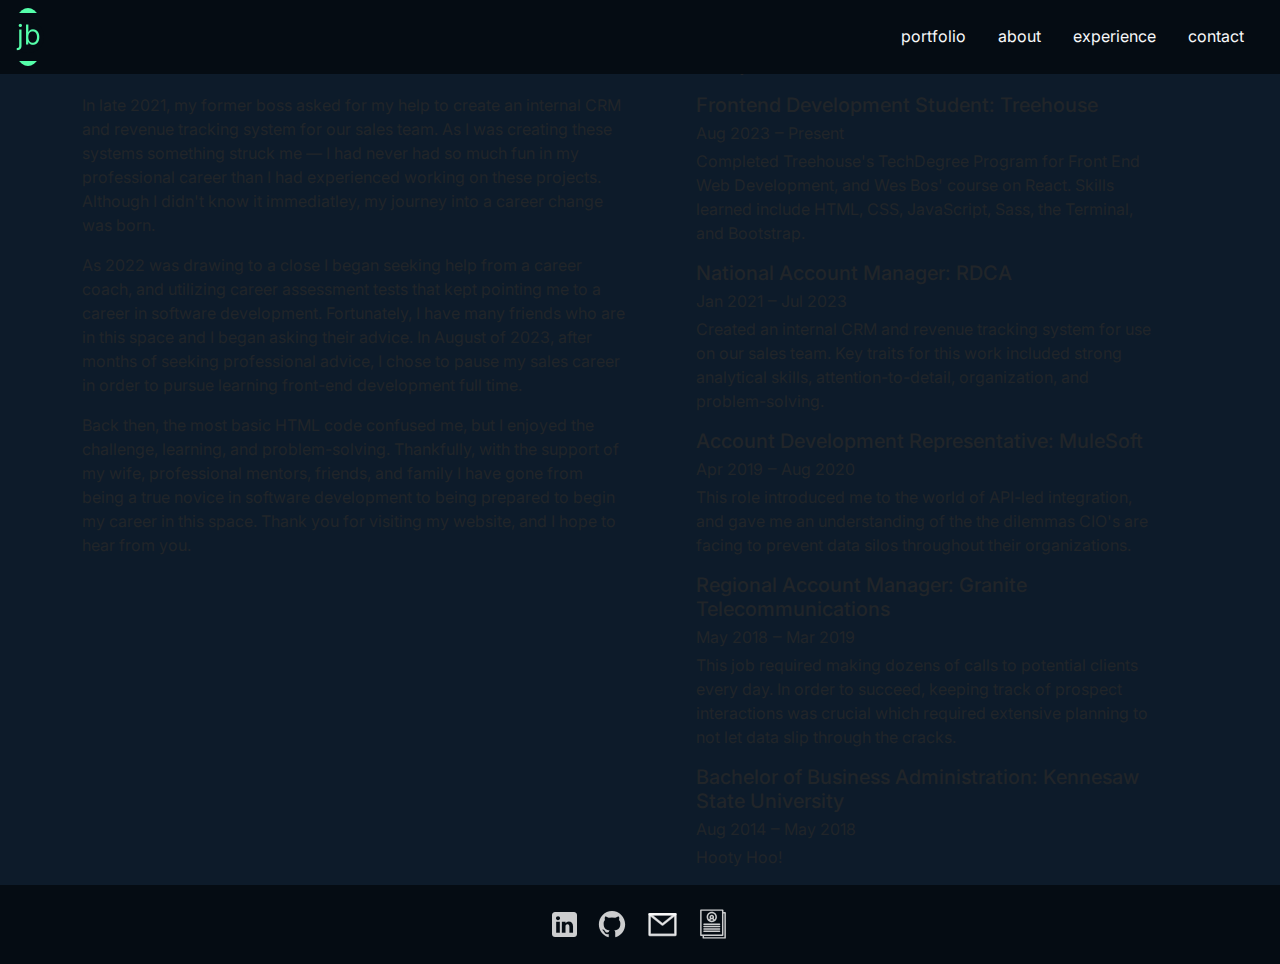
==== backstory.html @ 1d29afad "change navbar names" ====
<!DOCTYPE html>
<html lang="en">
<head>
    <meta charset="UTF-8">
    <meta name="viewport" content="width=device-width, initial-scale=1.0">
    <title>Joe Brannen &#8211; Web Developer</title>
    <link rel="icon" href="favicon_io/favicon-16x16.png" type="image/x-icon"/>
    <link rel="apple-touch-icon" sizes="180x180" href="/apple-touch-icon.png">
    <link rel="icon" type="image/png" sizes="32x32" href="/favicon-32x32.png">
    <link rel="icon" type="image/png" sizes="16x16" href="/favicon-16x16.png">
    <link rel="manifest" href="/site.webmanifest">

    <link rel="apple-touch-icon" sizes="180x180" href="/apple-touch-icon.png">
    <link rel="icon" type="image/png" sizes="32x32" href="/favicon-32x32.png">
    <link rel="icon" type="image/png" sizes="16x16" href="/favicon-16x16.png">
    <link rel="manifest" href="/site.webmanifest">

    <link href="https://cdn.jsdelivr.net/npm/bootstrap@5.3.3/dist/css/bootstrap.min.css" rel="stylesheet" integrity="sha384-QWTKZyjpPEjISv5WaRU9OFeRpok6YctnYmDr5pNlyT2bRjXh0JMhjY6hW+ALEwIH" crossorigin="anonymous">
    <link href="styles.css" rel="stylesheet">
    <link href="backstory.css" rel="stylesheet">
    <link rel="preconnect" href="https://fonts.googleapis.com">
    <link rel="preconnect" href="https://fonts.gstatic.com" crossorigin>
    <link href="https://fonts.googleapis.com/css2?family=Inter:wght@100..900&display=swap" rel="stylesheet">
</head>

<body>
    <header class="mb-5 container-fluid">
        <nav class="navbar fixed-top navbar-expand-lg navbar-dark">
            <div class="container-fluid">
                <a id="logo" class="navbar-brand text-light" href="index.html"><img class="navbar" src="logo/favicon-32x32.png" alt="logo"></a>
                <button class="navbar-toggler" type="button" data-bs-toggle="collapse" data-bs-target="#navbarSupportedContent" aria-controls="navbarSupportedContent" aria-label="Toggle navigation">
                    <span class="navbar-toggler-icon"></span>
                </button>
                <div class="collapse navbar-collapse mt-3 mb-2 mt-sm-0 mb-sm-0" tabindex="-1" id="navbarSupportedContent">
                    <div class="offcanvas-body">
                        <ul class="navbar-nav justify-content-end flex-grow-1 nav-underline pe-3">
                            <li class="nav-item">
                                <a class="nav-link text-light" href="index.html#portfolio">portfolio</a>
                            </li>
                            <li class="nav-item">
                                <a class="nav-link text-light" aria-current="page" href="#about">about</a>
                            </li>
                            <li class="nav-item">
                                <a class="nav-link text-light" href="#resume">experience</a>
                            </li>
                            <li class="nav-item">
                                <a class="nav-link text-light" href="index.html#contact">contact</a>
                            </li>
                        </ul>
                    </div>
                </div>
            </div>
        </nav>
    </header>

    <!--
    <main class="container">
       <div id="portfolio" class="row text-center mb-5">
        <div id="projectone" class="col-12 col-md-6 mb-3">
          <div class="card w-100 h-50">
            <div class="card-body">
    -->
    <main class="container">
        <div class="row">
            <div id="about" class="col-lg-6 mb-5">
                <h4 class="mb-3 ps-3">About</h4>
                <p class="mb-3 para">In late 2021, my former boss asked for my help to create an internal CRM and revenue tracking system for our sales team. As I was creating these systems something struck me &#8213; I had never had so much fun in my professional career than I had experienced working on these projects. Although I didn't know it immediatley, my journey into a career change was born.</p>
                <p class="mb-3 para">As 2022 was drawing to a close I began seeking help from a career coach, and utilizing career assessment tests that kept pointing me to a career in software development. Fortunately, I have many friends who are in this space and I began asking their advice. In August of 2023, after months of seeking professional advice, I chose to pause my sales career in order to pursue learning front-end development full time.</p>   
                <p class="mb-3 para">Back then, the most basic HTML code confused me, but I enjoyed the challenge, learning, and problem-solving. Thankfully, with the support of my wife, professional mentors, friends, and family I have gone from being a true novice in software development to being prepared to begin my career in this space. Thank you for visiting my website, and I hope to hear from you.</p>
            </div>

            <div id="resume" class="col-lg-6 px-md-4 px-xl-5">
                <h4 class="mb-3 ps-4">Experience</h4>

                <div class="mb-3 roles">
                    <h5 class="mb-1 px-2">Frontend Development Student&#58; Treehouse</h5>
                    <span class="mb-5 px-2 fs-6">Aug 2023 &#8210; Present</span>
                    <p class="pt-1 px-2">Completed Treehouse's TechDegree Program for Front End Web Development, and Wes Bos' course on React. Skills learned include HTML, CSS, JavaScript, Sass, the Terminal, and Bootstrap.</p>
                </div>

                <div class="mb-3 roles">
                    <h5 class="mb-1 px-2">National Account Manager&#58; RDCA</h5>
                    <span class="mb-5 px-2 fs-6">Jan 2021 &#8210; Jul 2023</span>
                    <p class="pt-1 px-2">Created an internal CRM and revenue tracking system for use on our sales team. Key traits for this work included strong analytical skills, attention-to-detail, organization, and problem-solving.</p>
                </div>

                <div class="mb-3 roles">
                    <h5 class="mb-1 px-2">Account Development Representative&#58; MuleSoft</h5>
                    <span class="mb-5 px-2 fs-6">Apr 2019 &#8210; Aug 2020</span>
                    <p class="pt-1 px-2">This role introduced me to the world of API-led integration, and gave me an understanding of the the dilemmas CIO's are facing to prevent data silos throughout their organizations.</p>
                </div>

                <div class="mb-3 roles">
                    <h5 class="mb-1 px-2">Regional Account Manager&#58; Granite Telecommunications</h5>
                    <span class="mb-5 px-2 fs-6">May 2018 &#8210; Mar 2019</span>
                    <p class="pt-1 px-2">This job required making dozens of calls to potential clients every day. In order to succeed, keeping track of prospect interactions was crucial which required extensive planning to not let data slip through the cracks.</p>
                </div>

                <div class="mb-3 roles">
                    <h5 class="mb-1 px-2">Bachelor of Business Administration&#58; Kennesaw State University</h5>
                    <span class="mb-5 px-2 fs-6">Aug 2014 &#8210; May 2018</span>
                    <p class="pt-1 px-2">Hooty Hoo!</p>
                </div>

            </div>
        </div>
    </main>


















    <!--
              <a href="https://joseph-brannen.github.io/fewd-unit-7-project/" target="_blank">
                <img src="icons/dashboard.png" class="img-fluid" id="image-one" alt="web dashboard">
              </a>
              <h5 class="card-title fs-2">WebApp Dashboard</h5>
              <p class="card-text mx-5 mb-4 fs-6">Interactive dashboard utilizing chart.js, SVG graphics, & JS.</p>
              <a class="img-anchor" href="https://joseph-brannen.github.io/fewd-unit-7-project/" target="_blank">
                <button id="btnone" class="d-inline-block mx-2 mx-md-1 mx-lg-2">View Project</button>
              </a>
              <a class="img-anchor" href="https://github.com/Joseph-Brannen/fewd-unit-7-project" target="_blank">
                <button id="btnfive" class="d-inline-block mx-2 mx-md-1 mx-lg-2">View Code</button>
              </a>
            </div>
          </div>
        </div>
        <div id="projecttwo" class="col-12 col-md-6 mb-3">
          <div class="card w-100 h-50">
            <div class="card-body">
              <a href="https://joseph-brannen.github.io/fewd-unit-6-project/" target="_blank">
                <img src="icons/word.png" class="img-fluid" id="image-two" alt="crossword puzzle">
              </a>
              <h5 class="card-title fs-2">Game Show App</h5>
              <p class="card-text mx-5 mb-4 fs-6">Word-guessing game using JS to provide random phrases.</p>
              <a class="img-anchor" href="https://joseph-brannen.github.io/fewd-unit-6-project/" target="_blank">
                <button id="btntwo" class="d-inline-block mx-2 mx-md-1 mx-lg-2">View Project</button>
              </a>
              <a class="img-anchor" href="https://github.com/Joseph-Brannen/fewd-unit-6-project" target="_blank">
                <button id="btnsix" class="d-inline-block mx-2 mx-md-1 mx-lg-2">View Code</button>
              </a>
            </div>
          </div>
        </div>
        <div id="projectthree" class="col-12 col-md-6 mb-3">
          <div class="card w-100 h-50">
            <div class="card-body">
              <a href="https://joseph-brannen.github.io/fewd-unit-8-project/" target="_blank">
                <img src="icons/directory.png" class="img-fluid" id="image-three" alt="employees">
              </a>
              <h5 class="card-title fs-2">Employee Directory</h5>
              <p class="card-text mx-5 mb-4 fs-6">Directory generating 12 employees from a third-party API.</p>
              <a class="img-anchor" href="https://joseph-brannen.github.io/fewd-unit-8-project/" target="_blank">
                <button id="btnthree" class="d-inline-block mx-2 mx-md-1 mx-lg-2">View Project</button>
              </a>
              <a class="img-anchor" href="https://github.com/Joseph-Brannen/fewd-unit-8-project" target="_blank">
                <button id="btnseven" class="d-inline-block mx-2 mx-md-1 mx-lg-2">View Code</button>
              </a>
            </div>
          </div>
        </div>
        <div id="projectfour" class="col-12 col-md-6 mb-3">
          <div class="card w-100 h-50">
            <div class="card-body">
              <a href="https://joseph-brannen.github.io/fewd-unit-5-project/" target="_blank">
                <img src="icons/gallery.png" class="img-fluid" id="image-four" alt="photo gallery">
              </a>
              <h5 class="card-title fs-2">Photo Gallery</h5>
              <p class="card-text mx-5 mb-4 fs-6">Mobile-first photo gallery complete with search functionality.</p>
              <a class="img-anchor" href="https://joseph-brannen.github.io/fewd-unit-5-project/" target="_blank">
                <button id="btnfour" class="d-inline-block mx-2 mx-md-1 mx-lg-2">View Project</button>
              </a>
              <a class="img-anchor" href="https://github.com/Joseph-Brannen/fewd-unit-5-project" target="_blank">
                <button id="btneight" class="d-inline-block mx-2 mx-md-1 mx-lg-2">View Code</button>
              </a>
            </div>
          </div>
        </div>
    </div>
    </main>
    -->

      <div id="social" class="text-center pb-4 pt-4 container-fluid">
        <a href="https://www.linkedin.com/in/josephbrannen/" target="_blank">
          <svg id="linkedin" style="fill-rule:evenodd;clip-rule:evenodd;stroke-linejoin:round;stroke-miterlimit:2;" fill="rgba(255, 255, 255, .8)" stroke="rgba(255, 255, 255, .8)" version="1.1" viewBox="0 0 512 512" width="25px" height="25px" xml:space="preserve" xmlns="http://www.w3.org/2000/svg" xmlns:serif="http://www.serif.com/" xmlns:xlink="http://www.w3.org/1999/xlink">
            <path fill="rgba(255, 255, 255, .8)" stroke="rgba(255, 255, 255, .8)" d="M449.446,0c34.525,0 62.554,28.03 62.554,62.554l0,386.892c0,34.524 -28.03,62.554 -62.554,62.554l-386.892,0c-34.524,0 -62.554,-28.03 -62.554,-62.554l0,-386.892c0,-34.524 28.029,-62.554 62.554,-62.554l386.892,0Zm-288.985,423.278l0,-225.717l-75.04,0l0,225.717l75.04,0Zm270.539,0l0,-129.439c0,-69.333 -37.018,-101.586 -86.381,-101.586c-39.804,0 -57.634,21.891 -67.617,37.266l0,-31.958l-75.021,0c0.995,21.181 0,225.717 0,225.717l75.02,0l0,-126.056c0,-6.748 0.486,-13.492 2.474,-18.315c5.414,-13.475 17.767,-27.434 38.494,-27.434c27.135,0 38.007,20.707 38.007,51.037l0,120.768l75.024,0Zm-307.552,-334.556c-25.674,0 -42.448,16.879 -42.448,39.002c0,21.658 16.264,39.002 41.455,39.002l0.484,0c26.165,0 42.452,-17.344 42.452,-39.002c-0.485,-22.092 -16.241,-38.954 -41.943,-39.002Z"/>
          </svg>
        </a>
        <a href="https://github.com/Joseph-Brannen" target="_blank">
          <svg id="github" fill="rgba(255, 255, 255, .8)" stroke="rgba(255, 255, 255, .8)" height="30px" width="30px" viewBox="0 0 512 512" xmlns="http://www.w3.org/2000/svg"><title/>
              <path fill="rgba(255, 255, 255, .8)" stroke="rgba(255, 255, 255, .8)" d="M256,32C132.3,32,32,134.9,32,261.7c0,101.5,64.2,187.5,153.2,217.9a17.56,17.56,0,0,0,3.8.4c8.3,0,11.5-6.1,11.5-11.4,0-5.5-.2-19.9-.3-39.1a102.4,102.4,0,0,1-22.6,2.7c-43.1,0-52.9-33.5-52.9-33.5-10.2-26.5-24.9-33.6-24.9-33.6-19.5-13.7-.1-14.1,1.4-14.1h.1c22.5,2,34.3,23.8,34.3,23.8,11.2,19.6,26.2,25.1,39.6,25.1a63,63,0,0,0,25.6-6c2-14.8,7.8-24.9,14.2-30.7-49.7-5.8-102-25.5-102-113.5,0-25.1,8.7-45.6,23-61.6-2.3-5.8-10-29.2,2.2-60.8a18.64,18.64,0,0,1,5-.5c8.1,0,26.4,3.1,56.6,24.1a208.21,208.21,0,0,1,112.2,0c30.2-21,48.5-24.1,56.6-24.1a18.64,18.64,0,0,1,5,.5c12.2,31.6,4.5,55,2.2,60.8,14.3,16.1,23,36.6,23,61.6,0,88.2-52.4,107.6-102.3,113.3,8,7.1,15.2,21.1,15.2,42.5,0,30.7-.3,55.5-.3,63,0,5.4,3.1,11.5,11.4,11.5a19.35,19.35,0,0,0,4-.4C415.9,449.2,480,363.1,480,261.7,480,134.9,379.7,32,256,32Z"/>
          </svg>
        </a>
        <a href="mailto:jebrannen92@gmail.com" target="_blank">
          <svg id="email" fill="rgba(255, 255, 255, .7)" stroke="rgba(255, 255, 255, .7)" height="31px" viewBox="0 0 24 24" width="31px" xmlns="http://www.w3.org/2000/svg">
            <path clip-rule="evenodd" d="M1.5 4C1.5 3.72386 1.72386 3.5 2 3.5H22C22.2761 3.5 22.5 3.72386 22.5 4V20C22.5 20.2761 22.2761 20.5 22 20.5H2C1.72386 20.5 1.5 20.2761 1.5 20V4ZM2.5 4.5V19.5H21.5V4.5H2.5Z" fill="rgba(255, 255, 255, .7)" stroke="rgba(255, 255, 255, .7)" fill-rule="evenodd"/><path clip-rule="evenodd" d="M1.52821 3.8345C1.5985 3.63412 1.78768 3.5 2.00003 3.5H22C22.2124 3.5 22.4016 3.63412 22.4718 3.8345C22.5421 4.03487 22.4782 4.25778 22.3124 4.39043L12.3124 12.3904C12.1298 12.5365 11.8703 12.5365 11.6877 12.3904L1.68768 4.39043C1.52187 4.25778 1.45793 4.03487 1.52821 3.8345ZM3.42542 4.5L12 11.3597L20.5746 4.5H3.42542Z" fill="rgba(255, 255, 255, .7)" stroke="rgba(255, 255, 255, .7)" fill-rule="evenodd"/>
          </svg>
        </a>
        <a href="resume.pdf" target="_blank">
          <svg id="resume" fill="rgba(255, 255, 255, .8)" stroke="rgba(255, 255, 255, .8)" height="30px" style="shape-rendering:geometricPrecision; text-rendering:geometricPrecision; image-rendering:optimizeQuality; fill-rule:evenodd; clip-rule:evenodd" version="1.1" viewBox="0 0 846.66 846.66" width="30px" xml:space="preserve" xmlns="http://www.w3.org/2000/svg" xmlns:xlink="http://www.w3.org/1999/xlink"><defs><style type="text/css">
          </style></defs><g id="Layer_x0020_1">
            <path class="fil0" d="M80.95 10.66l616.28 0c11.41,0 20.65,9.24 20.65,20.64l0 54.68 47.83 0c11.4,0 20.65,9.25 20.65,20.65l0 708.73c0,11.4 -9.25,20.64 -20.65,20.64l-616.28 0c-11.41,0 -20.65,-9.24 -20.65,-20.64l0 -54.68 -47.83 0c-11.4,0 -20.65,-9.25 -20.65,-20.65l0 -708.73c0,-11.4 9.25,-20.64 20.65,-20.64zm88.16 439.1c-27.15,0 -27.15,-41.29 0,-41.29l439.96 0c27.16,0 27.16,41.29 0,41.29l-439.96 0zm0 198.58c-27.15,0 -27.15,-41.29 0,-41.29l439.96 0c27.16,0 27.16,41.29 0,41.29l-439.96 0zm0 -132.38c-27.15,0 -27.15,-41.29 0,-41.29l439.96 0c27.16,0 27.16,41.29 0,41.29l-439.96 0zm0 66.19c-27.15,0 -27.15,-41.29 0,-41.29l439.96 0c27.16,0 27.16,41.29 0,41.29l-439.96 0zm219.98 -417.92c35.57,0 64.42,28.84 64.42,64.42 0,13.31 -4.04,25.68 -10.97,35.95 10.42,7.99 18.92,18.2 24.89,29.9 15.99,-18.29 25.68,-42.23 25.68,-68.44 0,-57.45 -46.57,-104.02 -104.02,-104.02 -57.45,0 -104.02,46.57 -104.02,104.02 0,26.21 9.69,50.15 25.69,68.44 5.96,-11.7 14.46,-21.91 24.88,-29.9 -6.92,-10.27 -10.96,-22.64 -10.96,-35.95 0,-35.58 28.84,-64.42 64.41,-64.42zm16.87 126.6c-5.37,1.45 -11.03,2.23 -16.87,2.23 -5.83,0 -11.49,-0.78 -16.87,-2.23 -13.08,5.05 -23.36,15.91 -27.67,29.26 13.5,6.41 28.6,9.99 44.54,9.99 15.94,0 31.04,-3.58 44.54,-9.99 -4.31,-13.36 -14.57,-24.2 -27.67,-29.26zm-16.87 -85.3c-12.77,0 -23.12,10.35 -23.12,23.12 0,12.77 10.35,23.12 23.12,23.12 12.77,0 23.12,-10.35 23.12,-23.12 0,-12.78 -10.35,-23.12 -23.12,-23.12zm0 -124.78c80.25,0 145.32,65.06 145.32,145.31 0,80.25 -65.07,145.31 -145.32,145.31 -80.25,0 -145.31,-65.06 -145.31,-145.31 0,-80.25 65.06,-145.31 145.31,-145.31zm328.79 46.52l0 612.76c0,11.4 -9.24,20.65 -20.65,20.65l-527.16 0 0 34.03 575 0 0 -667.44 -27.19 0zm-41.29 -75.32l-575 0 0 667.44 575 0 0 -612.76 0 -54.68z"/></g>
          </svg>
        </a>
      </div>

    <script src="app.js"></script>
    <script src="https://cdn.jsdelivr.net/npm/bootstrap@5.3.3/dist/js/bootstrap.bundle.min.js" integrity="sha384-YvpcrYf0tY3lHB60NNkmXc5s9fDVZLESaAA55NDzOxhy9GkcIdslK1eN7N6jIeHz" crossorigin="anonymous"></script>
</body>
</html>
---- styles.css ----
* {
    scroll-padding-top: 3rem;
}

body {
    background-color: #0d1b2a; 
    font-family: "Inter", sans-serif;
}





#logo {
    background-color: #5fa;
    border-radius: 50%;
}

.navbar {
    background-color: #050c13;
}

.offcanvas-end {
    background-color: #1b263b;
}





#intro {
    height: 100vh;
    padding-top: 25vh;
}

.first {
    color: rgba(255, 255, 255, 1);    
}

.second {
    color: rgba(255, 255, 255, .8);
    /*font-size: 3.25rem;*/
    line-height: 1.2;
}

#intro button {
    border-color: #5fa;
}

#intro button:hover {
    background-color: rgba(85, 255, 170, .25);
}

#intro-link {
    /*color: rgba(85, 255, 170, .5);*/
    /*color: rgba(255, 255, 255, .4);*/
    color: rgba(255, 255, 255, .5);
}

#intro-link:hover {
    /*color: rgba(85, 255, 170, 1);*/
    /*color: rgba(255, 255, 255, .8);*/
    color: rgba(255, 255, 255, .8);
}







.card {
    background-color: #0d1b2a;
    color: white;
    height: 40vh;
    width: 40vw;
}

#image-one,
#image-two,
#image-three,
#image-four {
    height: 200px;
    width: 200px;
    margin: 0 auto;
    transition: transform .7s;
}

#image-one:hover,
#image-two:hover,
#image-three:hover,
#image-four:hover {
    transform: scale(1.15) translateY(-10px);
}

.card-title {
    color: rgba(255, 255, 255, .9);    
}

.card-text {
    color: rgba(255, 255, 255, .6);
}

.img-anchor {
    text-decoration: none;
}





#separate {
    height: 2px;
    width: 100%;
    padding: 0;
    border-bottom: .25px solid rgba(255, 255, 255, .25);
    margin: 0 auto;
}

footer {
    color: white;
}

h2 {
    color: rgba(255, 255, 255, .9);
}

#contact p {
    color: rgba(255, 255, 255, .6);
}

.form-control {
    color: rgba(255, 255, 255, .8);
    background-color: rgba(255, 255, 255, .15);
    border-color: rgba(255, 255, 255, .3);
}

.form-control:focus{
    color: rgba(255, 255, 255, .8);
    background-color: rgba(255, 255, 255, .2);
    outline: none;
    border-color: rgba(255, 255, 255, .5);
    box-shadow: 0 0 3px rgba(255, 255, 255, .5);
    -moz-box-shadow: 0 0 3px rgba(255, 255, 255, .5);
    -webkit-box-shadow: 0 0 3px rgba(255, 255, 255, .5);
}

.form-control::placeholder {
    color: rgba(255, 255, 255, .3);
}

#btnone,
#btntwo,
#btnthree,
#btnfour,
#btnfive,
#btnsix,
#btnseven,
#btneight,
#submitbtn {
    height: fit-content;
    width: fit-content;
    background-color: #0d1b2a;
    padding: .5rem 1rem;
    border: 1px solid rgba(85, 255, 170, .5);
    border-radius: 10px;
    color: rgba(85, 255, 170, .5);
    letter-spacing: 1px;
    text-align: center;
}

#btnone:hover,
#btntwo:hover,
#btnthree:hover,
#btnfour:hover,
#btnfive:hover,
#btnsix:hover,
#btnseven:hover,
#btneight:hover,
#submitbtn:hover {
    background-color: rgba(85, 255, 170, .1);
}

svg {
    /*margin: 0 .75rem;*/
    transition: transform .7s;
}

svg:hover {
    transform: scale(1.25);
}

#social {
    background-color: #050c13;
}

#social a {
    margin: -1rem .5rem 0rem;
    text-decoration: none;
    border: none;
    color: #050c13;
}
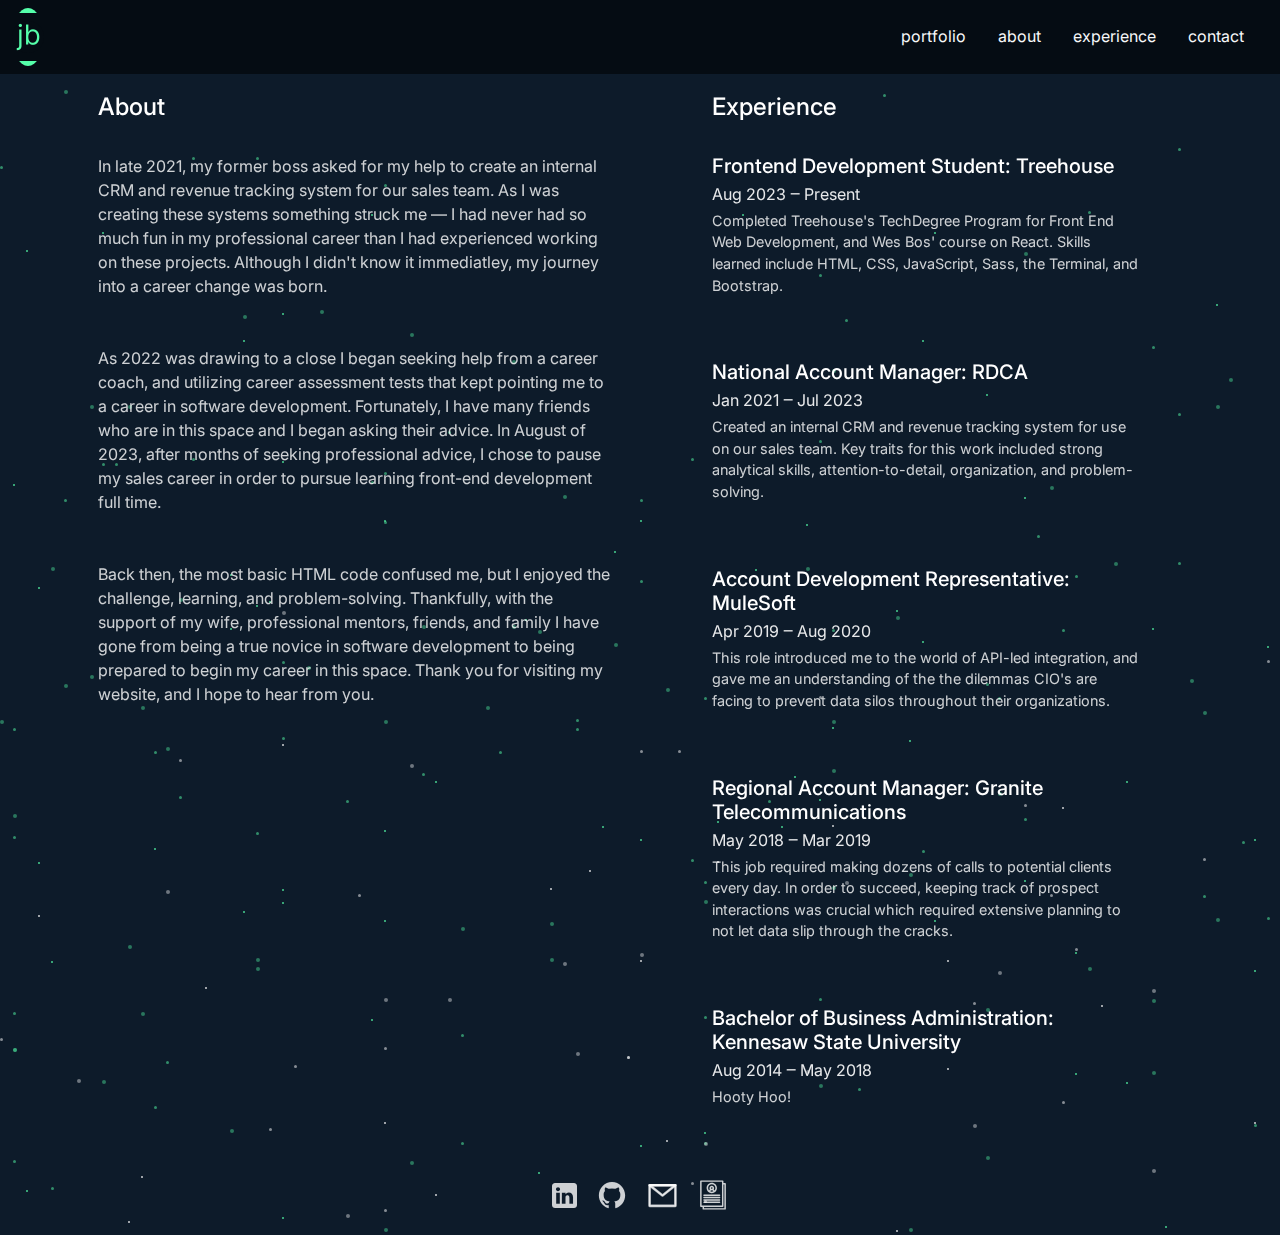
==== commit 2d6796f2: "add more fine tuning" ====
--- a/backstory.html
+++ b/backstory.html
@@ -53,13 +53,6 @@
         </nav>
     </header>
 
-    <!--
-    <main class="container">
-       <div id="portfolio" class="row text-center mb-5">
-        <div id="projectone" class="col-12 col-md-6 mb-3">
-          <div class="card w-100 h-50">
-            <div class="card-body">
-    -->
     <main class="container">
         <div class="row">
             <div id="about" class="col-lg-6 mb-5">
@@ -104,117 +97,458 @@
 
             </div>
         </div>
+
+        <div id="social" class="text-center pb-4 pt-4 container-fluid">
+          <a href="https://www.linkedin.com/in/josephbrannen/" target="_blank">
+            <svg id="linkedin" style="fill-rule:evenodd;clip-rule:evenodd;stroke-linejoin:round;stroke-miterlimit:2;" fill="rgba(255, 255, 255, .8)" stroke="rgba(255, 255, 255, .8)" version="1.1" viewBox="0 0 512 512" width="25px" height="25px" xml:space="preserve" xmlns="http://www.w3.org/2000/svg" xmlns:serif="http://www.serif.com/" xmlns:xlink="http://www.w3.org/1999/xlink">
+              <path fill="rgba(255, 255, 255, .8)" stroke="rgba(255, 255, 255, .8)" d="M449.446,0c34.525,0 62.554,28.03 62.554,62.554l0,386.892c0,34.524 -28.03,62.554 -62.554,62.554l-386.892,0c-34.524,0 -62.554,-28.03 -62.554,-62.554l0,-386.892c0,-34.524 28.029,-62.554 62.554,-62.554l386.892,0Zm-288.985,423.278l0,-225.717l-75.04,0l0,225.717l75.04,0Zm270.539,0l0,-129.439c0,-69.333 -37.018,-101.586 -86.381,-101.586c-39.804,0 -57.634,21.891 -67.617,37.266l0,-31.958l-75.021,0c0.995,21.181 0,225.717 0,225.717l75.02,0l0,-126.056c0,-6.748 0.486,-13.492 2.474,-18.315c5.414,-13.475 17.767,-27.434 38.494,-27.434c27.135,0 38.007,20.707 38.007,51.037l0,120.768l75.024,0Zm-307.552,-334.556c-25.674,0 -42.448,16.879 -42.448,39.002c0,21.658 16.264,39.002 41.455,39.002l0.484,0c26.165,0 42.452,-17.344 42.452,-39.002c-0.485,-22.092 -16.241,-38.954 -41.943,-39.002Z"/>
+            </svg>
+          </a>
+          <a href="https://github.com/Joseph-Brannen" target="_blank">
+            <svg id="github" fill="rgba(255, 255, 255, .8)" stroke="rgba(255, 255, 255, .8)" height="30px" width="30px" viewBox="0 0 512 512" xmlns="http://www.w3.org/2000/svg"><title/>
+                <path fill="rgba(255, 255, 255, .8)" stroke="rgba(255, 255, 255, .8)" d="M256,32C132.3,32,32,134.9,32,261.7c0,101.5,64.2,187.5,153.2,217.9a17.56,17.56,0,0,0,3.8.4c8.3,0,11.5-6.1,11.5-11.4,0-5.5-.2-19.9-.3-39.1a102.4,102.4,0,0,1-22.6,2.7c-43.1,0-52.9-33.5-52.9-33.5-10.2-26.5-24.9-33.6-24.9-33.6-19.5-13.7-.1-14.1,1.4-14.1h.1c22.5,2,34.3,23.8,34.3,23.8,11.2,19.6,26.2,25.1,39.6,25.1a63,63,0,0,0,25.6-6c2-14.8,7.8-24.9,14.2-30.7-49.7-5.8-102-25.5-102-113.5,0-25.1,8.7-45.6,23-61.6-2.3-5.8-10-29.2,2.2-60.8a18.64,18.64,0,0,1,5-.5c8.1,0,26.4,3.1,56.6,24.1a208.21,208.21,0,0,1,112.2,0c30.2-21,48.5-24.1,56.6-24.1a18.64,18.64,0,0,1,5,.5c12.2,31.6,4.5,55,2.2,60.8,14.3,16.1,23,36.6,23,61.6,0,88.2-52.4,107.6-102.3,113.3,8,7.1,15.2,21.1,15.2,42.5,0,30.7-.3,55.5-.3,63,0,5.4,3.1,11.5,11.4,11.5a19.35,19.35,0,0,0,4-.4C415.9,449.2,480,363.1,480,261.7,480,134.9,379.7,32,256,32Z"/>
+            </svg>
+          </a>
+          <a href="mailto:jebrannen92@gmail.com" target="_blank">
+            <svg id="email" fill="rgba(255, 255, 255, .7)" stroke="rgba(255, 255, 255, .7)" height="31px" viewBox="0 0 24 24" width="31px" xmlns="http://www.w3.org/2000/svg">
+              <path clip-rule="evenodd" d="M1.5 4C1.5 3.72386 1.72386 3.5 2 3.5H22C22.2761 3.5 22.5 3.72386 22.5 4V20C22.5 20.2761 22.2761 20.5 22 20.5H2C1.72386 20.5 1.5 20.2761 1.5 20V4ZM2.5 4.5V19.5H21.5V4.5H2.5Z" fill="rgba(255, 255, 255, .7)" stroke="rgba(255, 255, 255, .7)" fill-rule="evenodd"/><path clip-rule="evenodd" d="M1.52821 3.8345C1.5985 3.63412 1.78768 3.5 2.00003 3.5H22C22.2124 3.5 22.4016 3.63412 22.4718 3.8345C22.5421 4.03487 22.4782 4.25778 22.3124 4.39043L12.3124 12.3904C12.1298 12.5365 11.8703 12.5365 11.6877 12.3904L1.68768 4.39043C1.52187 4.25778 1.45793 4.03487 1.52821 3.8345ZM3.42542 4.5L12 11.3597L20.5746 4.5H3.42542Z" fill="rgba(255, 255, 255, .7)" stroke="rgba(255, 255, 255, .7)" fill-rule="evenodd"/>
+            </svg>
+          </a>
+          <a href="resume.pdf" target="_blank">
+            <svg id="resume" fill="rgba(255, 255, 255, .8)" stroke="rgba(255, 255, 255, .8)" height="30px" style="shape-rendering:geometricPrecision; text-rendering:geometricPrecision; image-rendering:optimizeQuality; fill-rule:evenodd; clip-rule:evenodd" version="1.1" viewBox="0 0 846.66 846.66" width="30px" xml:space="preserve" xmlns="http://www.w3.org/2000/svg" xmlns:xlink="http://www.w3.org/1999/xlink"><defs><style type="text/css">
+            </style></defs><g id="Layer_x0020_1">
+              <path class="fil0" d="M80.95 10.66l616.28 0c11.41,0 20.65,9.24 20.65,20.64l0 54.68 47.83 0c11.4,0 20.65,9.25 20.65,20.65l0 708.73c0,11.4 -9.25,20.64 -20.65,20.64l-616.28 0c-11.41,0 -20.65,-9.24 -20.65,-20.64l0 -54.68 -47.83 0c-11.4,0 -20.65,-9.25 -20.65,-20.65l0 -708.73c0,-11.4 9.25,-20.64 20.65,-20.64zm88.16 439.1c-27.15,0 -27.15,-41.29 0,-41.29l439.96 0c27.16,0 27.16,41.29 0,41.29l-439.96 0zm0 198.58c-27.15,0 -27.15,-41.29 0,-41.29l439.96 0c27.16,0 27.16,41.29 0,41.29l-439.96 0zm0 -132.38c-27.15,0 -27.15,-41.29 0,-41.29l439.96 0c27.16,0 27.16,41.29 0,41.29l-439.96 0zm0 66.19c-27.15,0 -27.15,-41.29 0,-41.29l439.96 0c27.16,0 27.16,41.29 0,41.29l-439.96 0zm219.98 -417.92c35.57,0 64.42,28.84 64.42,64.42 0,13.31 -4.04,25.68 -10.97,35.95 10.42,7.99 18.92,18.2 24.89,29.9 15.99,-18.29 25.68,-42.23 25.68,-68.44 0,-57.45 -46.57,-104.02 -104.02,-104.02 -57.45,0 -104.02,46.57 -104.02,104.02 0,26.21 9.69,50.15 25.69,68.44 5.96,-11.7 14.46,-21.91 24.88,-29.9 -6.92,-10.27 -10.96,-22.64 -10.96,-35.95 0,-35.58 28.84,-64.42 64.41,-64.42zm16.87 126.6c-5.37,1.45 -11.03,2.23 -16.87,2.23 -5.83,0 -11.49,-0.78 -16.87,-2.23 -13.08,5.05 -23.36,15.91 -27.67,29.26 13.5,6.41 28.6,9.99 44.54,9.99 15.94,0 31.04,-3.58 44.54,-9.99 -4.31,-13.36 -14.57,-24.2 -27.67,-29.26zm-16.87 -85.3c-12.77,0 -23.12,10.35 -23.12,23.12 0,12.77 10.35,23.12 23.12,23.12 12.77,0 23.12,-10.35 23.12,-23.12 0,-12.78 -10.35,-23.12 -23.12,-23.12zm0 -124.78c80.25,0 145.32,65.06 145.32,145.31 0,80.25 -65.07,145.31 -145.32,145.31 -80.25,0 -145.31,-65.06 -145.31,-145.31 0,-80.25 65.06,-145.31 145.31,-145.31zm328.79 46.52l0 612.76c0,11.4 -9.24,20.65 -20.65,20.65l-527.16 0 0 34.03 575 0 0 -667.44 -27.19 0zm-41.29 -75.32l-575 0 0 667.44 575 0 0 -612.76 0 -54.68z"/></g>
+            </svg>
+          </a>
+        </div>
+
     </main>
-
-
-
-
-
-
-
-
-
-
-
-
-
-
-
-
-
-
-    <!--
-              <a href="https://joseph-brannen.github.io/fewd-unit-7-project/" target="_blank">
-                <img src="icons/dashboard.png" class="img-fluid" id="image-one" alt="web dashboard">
-              </a>
-              <h5 class="card-title fs-2">WebApp Dashboard</h5>
-              <p class="card-text mx-5 mb-4 fs-6">Interactive dashboard utilizing chart.js, SVG graphics, & JS.</p>
-              <a class="img-anchor" href="https://joseph-brannen.github.io/fewd-unit-7-project/" target="_blank">
-                <button id="btnone" class="d-inline-block mx-2 mx-md-1 mx-lg-2">View Project</button>
-              </a>
-              <a class="img-anchor" href="https://github.com/Joseph-Brannen/fewd-unit-7-project" target="_blank">
-                <button id="btnfive" class="d-inline-block mx-2 mx-md-1 mx-lg-2">View Code</button>
-              </a>
-            </div>
-          </div>
-        </div>
-        <div id="projecttwo" class="col-12 col-md-6 mb-3">
-          <div class="card w-100 h-50">
-            <div class="card-body">
-              <a href="https://joseph-brannen.github.io/fewd-unit-6-project/" target="_blank">
-                <img src="icons/word.png" class="img-fluid" id="image-two" alt="crossword puzzle">
-              </a>
-              <h5 class="card-title fs-2">Game Show App</h5>
-              <p class="card-text mx-5 mb-4 fs-6">Word-guessing game using JS to provide random phrases.</p>
-              <a class="img-anchor" href="https://joseph-brannen.github.io/fewd-unit-6-project/" target="_blank">
-                <button id="btntwo" class="d-inline-block mx-2 mx-md-1 mx-lg-2">View Project</button>
-              </a>
-              <a class="img-anchor" href="https://github.com/Joseph-Brannen/fewd-unit-6-project" target="_blank">
-                <button id="btnsix" class="d-inline-block mx-2 mx-md-1 mx-lg-2">View Code</button>
-              </a>
-            </div>
-          </div>
-        </div>
-        <div id="projectthree" class="col-12 col-md-6 mb-3">
-          <div class="card w-100 h-50">
-            <div class="card-body">
-              <a href="https://joseph-brannen.github.io/fewd-unit-8-project/" target="_blank">
-                <img src="icons/directory.png" class="img-fluid" id="image-three" alt="employees">
-              </a>
-              <h5 class="card-title fs-2">Employee Directory</h5>
-              <p class="card-text mx-5 mb-4 fs-6">Directory generating 12 employees from a third-party API.</p>
-              <a class="img-anchor" href="https://joseph-brannen.github.io/fewd-unit-8-project/" target="_blank">
-                <button id="btnthree" class="d-inline-block mx-2 mx-md-1 mx-lg-2">View Project</button>
-              </a>
-              <a class="img-anchor" href="https://github.com/Joseph-Brannen/fewd-unit-8-project" target="_blank">
-                <button id="btnseven" class="d-inline-block mx-2 mx-md-1 mx-lg-2">View Code</button>
-              </a>
-            </div>
-          </div>
-        </div>
-        <div id="projectfour" class="col-12 col-md-6 mb-3">
-          <div class="card w-100 h-50">
-            <div class="card-body">
-              <a href="https://joseph-brannen.github.io/fewd-unit-5-project/" target="_blank">
-                <img src="icons/gallery.png" class="img-fluid" id="image-four" alt="photo gallery">
-              </a>
-              <h5 class="card-title fs-2">Photo Gallery</h5>
-              <p class="card-text mx-5 mb-4 fs-6">Mobile-first photo gallery complete with search functionality.</p>
-              <a class="img-anchor" href="https://joseph-brannen.github.io/fewd-unit-5-project/" target="_blank">
-                <button id="btnfour" class="d-inline-block mx-2 mx-md-1 mx-lg-2">View Project</button>
-              </a>
-              <a class="img-anchor" href="https://github.com/Joseph-Brannen/fewd-unit-5-project" target="_blank">
-                <button id="btneight" class="d-inline-block mx-2 mx-md-1 mx-lg-2">View Code</button>
-              </a>
-            </div>
-          </div>
-        </div>
-    </div>
-    </main>
-    -->
-
-      <div id="social" class="text-center pb-4 pt-4 container-fluid">
-        <a href="https://www.linkedin.com/in/josephbrannen/" target="_blank">
-          <svg id="linkedin" style="fill-rule:evenodd;clip-rule:evenodd;stroke-linejoin:round;stroke-miterlimit:2;" fill="rgba(255, 255, 255, .8)" stroke="rgba(255, 255, 255, .8)" version="1.1" viewBox="0 0 512 512" width="25px" height="25px" xml:space="preserve" xmlns="http://www.w3.org/2000/svg" xmlns:serif="http://www.serif.com/" xmlns:xlink="http://www.w3.org/1999/xlink">
-            <path fill="rgba(255, 255, 255, .8)" stroke="rgba(255, 255, 255, .8)" d="M449.446,0c34.525,0 62.554,28.03 62.554,62.554l0,386.892c0,34.524 -28.03,62.554 -62.554,62.554l-386.892,0c-34.524,0 -62.554,-28.03 -62.554,-62.554l0,-386.892c0,-34.524 28.029,-62.554 62.554,-62.554l386.892,0Zm-288.985,423.278l0,-225.717l-75.04,0l0,225.717l75.04,0Zm270.539,0l0,-129.439c0,-69.333 -37.018,-101.586 -86.381,-101.586c-39.804,0 -57.634,21.891 -67.617,37.266l0,-31.958l-75.021,0c0.995,21.181 0,225.717 0,225.717l75.02,0l0,-126.056c0,-6.748 0.486,-13.492 2.474,-18.315c5.414,-13.475 17.767,-27.434 38.494,-27.434c27.135,0 38.007,20.707 38.007,51.037l0,120.768l75.024,0Zm-307.552,-334.556c-25.674,0 -42.448,16.879 -42.448,39.002c0,21.658 16.264,39.002 41.455,39.002l0.484,0c26.165,0 42.452,-17.344 42.452,-39.002c-0.485,-22.092 -16.241,-38.954 -41.943,-39.002Z"/>
-          </svg>
-        </a>
-        <a href="https://github.com/Joseph-Brannen" target="_blank">
-          <svg id="github" fill="rgba(255, 255, 255, .8)" stroke="rgba(255, 255, 255, .8)" height="30px" width="30px" viewBox="0 0 512 512" xmlns="http://www.w3.org/2000/svg"><title/>
-              <path fill="rgba(255, 255, 255, .8)" stroke="rgba(255, 255, 255, .8)" d="M256,32C132.3,32,32,134.9,32,261.7c0,101.5,64.2,187.5,153.2,217.9a17.56,17.56,0,0,0,3.8.4c8.3,0,11.5-6.1,11.5-11.4,0-5.5-.2-19.9-.3-39.1a102.4,102.4,0,0,1-22.6,2.7c-43.1,0-52.9-33.5-52.9-33.5-10.2-26.5-24.9-33.6-24.9-33.6-19.5-13.7-.1-14.1,1.4-14.1h.1c22.5,2,34.3,23.8,34.3,23.8,11.2,19.6,26.2,25.1,39.6,25.1a63,63,0,0,0,25.6-6c2-14.8,7.8-24.9,14.2-30.7-49.7-5.8-102-25.5-102-113.5,0-25.1,8.7-45.6,23-61.6-2.3-5.8-10-29.2,2.2-60.8a18.64,18.64,0,0,1,5-.5c8.1,0,26.4,3.1,56.6,24.1a208.21,208.21,0,0,1,112.2,0c30.2-21,48.5-24.1,56.6-24.1a18.64,18.64,0,0,1,5,.5c12.2,31.6,4.5,55,2.2,60.8,14.3,16.1,23,36.6,23,61.6,0,88.2-52.4,107.6-102.3,113.3,8,7.1,15.2,21.1,15.2,42.5,0,30.7-.3,55.5-.3,63,0,5.4,3.1,11.5,11.4,11.5a19.35,19.35,0,0,0,4-.4C415.9,449.2,480,363.1,480,261.7,480,134.9,379.7,32,256,32Z"/>
-          </svg>
-        </a>
-        <a href="mailto:jebrannen92@gmail.com" target="_blank">
-          <svg id="email" fill="rgba(255, 255, 255, .7)" stroke="rgba(255, 255, 255, .7)" height="31px" viewBox="0 0 24 24" width="31px" xmlns="http://www.w3.org/2000/svg">
-            <path clip-rule="evenodd" d="M1.5 4C1.5 3.72386 1.72386 3.5 2 3.5H22C22.2761 3.5 22.5 3.72386 22.5 4V20C22.5 20.2761 22.2761 20.5 22 20.5H2C1.72386 20.5 1.5 20.2761 1.5 20V4ZM2.5 4.5V19.5H21.5V4.5H2.5Z" fill="rgba(255, 255, 255, .7)" stroke="rgba(255, 255, 255, .7)" fill-rule="evenodd"/><path clip-rule="evenodd" d="M1.52821 3.8345C1.5985 3.63412 1.78768 3.5 2.00003 3.5H22C22.2124 3.5 22.4016 3.63412 22.4718 3.8345C22.5421 4.03487 22.4782 4.25778 22.3124 4.39043L12.3124 12.3904C12.1298 12.5365 11.8703 12.5365 11.6877 12.3904L1.68768 4.39043C1.52187 4.25778 1.45793 4.03487 1.52821 3.8345ZM3.42542 4.5L12 11.3597L20.5746 4.5H3.42542Z" fill="rgba(255, 255, 255, .7)" stroke="rgba(255, 255, 255, .7)" fill-rule="evenodd"/>
-          </svg>
-        </a>
-        <a href="resume.pdf" target="_blank">
-          <svg id="resume" fill="rgba(255, 255, 255, .8)" stroke="rgba(255, 255, 255, .8)" height="30px" style="shape-rendering:geometricPrecision; text-rendering:geometricPrecision; image-rendering:optimizeQuality; fill-rule:evenodd; clip-rule:evenodd" version="1.1" viewBox="0 0 846.66 846.66" width="30px" xml:space="preserve" xmlns="http://www.w3.org/2000/svg" xmlns:xlink="http://www.w3.org/1999/xlink"><defs><style type="text/css">
-          </style></defs><g id="Layer_x0020_1">
-            <path class="fil0" d="M80.95 10.66l616.28 0c11.41,0 20.65,9.24 20.65,20.64l0 54.68 47.83 0c11.4,0 20.65,9.25 20.65,20.65l0 708.73c0,11.4 -9.25,20.64 -20.65,20.64l-616.28 0c-11.41,0 -20.65,-9.24 -20.65,-20.64l0 -54.68 -47.83 0c-11.4,0 -20.65,-9.25 -20.65,-20.65l0 -708.73c0,-11.4 9.25,-20.64 20.65,-20.64zm88.16 439.1c-27.15,0 -27.15,-41.29 0,-41.29l439.96 0c27.16,0 27.16,41.29 0,41.29l-439.96 0zm0 198.58c-27.15,0 -27.15,-41.29 0,-41.29l439.96 0c27.16,0 27.16,41.29 0,41.29l-439.96 0zm0 -132.38c-27.15,0 -27.15,-41.29 0,-41.29l439.96 0c27.16,0 27.16,41.29 0,41.29l-439.96 0zm0 66.19c-27.15,0 -27.15,-41.29 0,-41.29l439.96 0c27.16,0 27.16,41.29 0,41.29l-439.96 0zm219.98 -417.92c35.57,0 64.42,28.84 64.42,64.42 0,13.31 -4.04,25.68 -10.97,35.95 10.42,7.99 18.92,18.2 24.89,29.9 15.99,-18.29 25.68,-42.23 25.68,-68.44 0,-57.45 -46.57,-104.02 -104.02,-104.02 -57.45,0 -104.02,46.57 -104.02,104.02 0,26.21 9.69,50.15 25.69,68.44 5.96,-11.7 14.46,-21.91 24.88,-29.9 -6.92,-10.27 -10.96,-22.64 -10.96,-35.95 0,-35.58 28.84,-64.42 64.41,-64.42zm16.87 126.6c-5.37,1.45 -11.03,2.23 -16.87,2.23 -5.83,0 -11.49,-0.78 -16.87,-2.23 -13.08,5.05 -23.36,15.91 -27.67,29.26 13.5,6.41 28.6,9.99 44.54,9.99 15.94,0 31.04,-3.58 44.54,-9.99 -4.31,-13.36 -14.57,-24.2 -27.67,-29.26zm-16.87 -85.3c-12.77,0 -23.12,10.35 -23.12,23.12 0,12.77 10.35,23.12 23.12,23.12 12.77,0 23.12,-10.35 23.12,-23.12 0,-12.78 -10.35,-23.12 -23.12,-23.12zm0 -124.78c80.25,0 145.32,65.06 145.32,145.31 0,80.25 -65.07,145.31 -145.32,145.31 -80.25,0 -145.31,-65.06 -145.31,-145.31 0,-80.25 65.06,-145.31 145.31,-145.31zm328.79 46.52l0 612.76c0,11.4 -9.24,20.65 -20.65,20.65l-527.16 0 0 34.03 575 0 0 -667.44 -27.19 0zm-41.29 -75.32l-575 0 0 667.44 575 0 0 -612.76 0 -54.68z"/></g>
-          </svg>
-        </a>
+    
+      <div class="particle-container position-fixed top-50 start-50 translate-middle">
+        <div class="particle big"></div>
+        <div class="particle medium"></div>
+        <div class="particle small"></div>
+        <div class="particle big"></div>
+        <div class="particle medium"></div>
+        <div class="particle small"></div>
+        <div class="particle big"></div>
+        <div class="particle medium"></div>
+        <div class="particle small"></div>
+        <div class="particle big"></div>
+        <div class="particle medium"></div>
+        <div class="particle small"></div>
+        <div class="particle big"></div>
+        <div class="particle medium"></div>
+        <div class="particle small"></div>
+        <div class="particle big"></div>
+        <div class="particle medium"></div>
+        <div class="particle small"></div>
+        <div class="particle big"></div>
+        <div class="particle medium"></div>
+        <div class="particle small"></div>
+        <div class="particle big"></div>
+        <div class="particle medium"></div>
+        <div class="particle small"></div>
+        <div class="particle big"></div>
+        <div class="particle medium"></div>
+        <div class="particle small"></div>
+        <div class="particle big"></div>
+        <div class="particle medium"></div>
+        <div class="particle small"></div>
+        <div class="particle big"></div>
+        <div class="particle medium"></div>
+        <div class="particle small"></div>
+        <div class="particle big"></div>
+        <div class="particle medium"></div>
+        <div class="particle small"></div>
+        <div class="particle big"></div>
+        <div class="particle medium"></div>
+        <div class="particle small"></div>
+        <div class="particle big"></div>
+        <div class="particle medium"></div>
+        <div class="particle small"></div>
+        <div class="particle big"></div>
+        <div class="particle medium"></div>
+        <div class="particle small"></div>
+        <div class="particle big"></div>
+        <div class="particle medium"></div>
+        <div class="particle small"></div>
+        <div class="particle big"></div>
+        <div class="particle medium"></div>
+        <div class="particle small"></div>
+        <div class="particle big"></div>
+        <div class="particle medium"></div>
+        <div class="particle small"></div>
+        <div class="particle big"></div>
+        <div class="particle medium"></div>
+        <div class="particle small"></div>
+        <div class="particle big"></div>
+        <div class="particle medium"></div>
+        <div class="particle small"></div>
+        <div class="particle big"></div>
+        <div class="particle medium"></div>
+        <div class="particle small"></div>
+        <div class="particle big"></div>
+        <div class="particle medium"></div>
+        <div class="particle small"></div>
+        <div class="particle big"></div>
+        <div class="particle medium"></div>
+        <div class="particle small"></div>
+        <div class="particle big"></div>
+        <div class="particle medium"></div>
+        <div class="particle small"></div>
+        <div class="particle big"></div>
+        <div class="particle medium"></div>
+        <div class="particle small"></div>
+        <div class="particle big"></div>
+        <div class="particle medium"></div>
+        <div class="particle small"></div>
+        <div class="particle big"></div>
+        <div class="particle medium"></div>
+        <div class="particle small"></div>
+        <div class="particle big"></div>
+        <div class="particle medium"></div>
+        <div class="particle small"></div>
+        <div class="particle big"></div>
+        <div class="particle medium"></div>
+        <div class="particle small"></div>
+        <div class="particle big"></div>
+        <div class="particle medium"></div>
+        <div class="particle small"></div>
+        <div class="particle big"></div>
+        <div class="particle medium"></div>
+        <div class="particle small"></div>
+        <div class="particle big"></div>
+        <div class="particle medium"></div>
+        <div class="particle small"></div>
+        <div class="particle big"></div>
+        <div class="particle medium"></div>
+        <div class="particle small"></div>
+        <div class="particle big"></div>
+  
+  
+        <div class="particle big"></div>
+        <div class="particle medium"></div>
+        <div class="particle small"></div>
+        <div class="particle big"></div>
+        <div class="particle medium"></div>
+        <div class="particle small"></div>
+        <div class="particle big"></div>
+        <div class="particle medium"></div>
+        <div class="particle small"></div>
+        <div class="particle big"></div>
+        <div class="particle medium"></div>
+        <div class="particle small"></div>
+        <div class="particle big"></div>
+        <div class="particle medium"></div>
+        <div class="particle small"></div>
+        <div class="particle big"></div>
+        <div class="particle medium"></div>
+        <div class="particle small"></div>
+        <div class="particle big"></div>
+        <div class="particle medium"></div>
+        <div class="particle small"></div>
+        <div class="particle big"></div>
+        <div class="particle medium"></div>
+        <div class="particle small"></div>
+        <div class="particle big"></div>
+        <div class="particle medium"></div>
+        <div class="particle small"></div>
+        <div class="particle big"></div>
+        <div class="particle medium"></div>
+        <div class="particle small"></div>
+        <div class="particle big"></div>
+        <div class="particle medium"></div>
+        <div class="particle small"></div>
+        <div class="particle big"></div>
+        <div class="particle medium"></div>
+        <div class="particle small"></div>
+        <div class="particle big"></div>
+        <div class="particle medium"></div>
+        <div class="particle small"></div>
+        <div class="particle big"></div>
+        <div class="particle medium"></div>
+        <div class="particle small"></div>
+        <div class="particle big"></div>
+        <div class="particle medium"></div>
+        <div class="particle small"></div>
+        <div class="particle big"></div>
+        <div class="particle medium"></div>
+        <div class="particle small"></div>
+        <div class="particle big"></div>
+        <div class="particle medium"></div>
+        <div class="particle small"></div>
+        <div class="particle big"></div>
+        <div class="particle medium"></div>
+        <div class="particle small"></div>
+        <div class="particle big"></div>
+        <div class="particle medium"></div>
+        <div class="particle small"></div>
+        <div class="particle big"></div>
+        <div class="particle medium"></div>
+        <div class="particle small"></div>
+        <div class="particle big"></div>
+        <div class="particle medium"></div>
+        <div class="particle small"></div>
+        <div class="particle big"></div>
+        <div class="particle medium"></div>
+        <div class="particle small"></div>
+        <div class="particle big"></div>
+        <div class="particle medium"></div>
+        <div class="particle small"></div>
+        <div class="particle big"></div>
+        <div class="particle medium"></div>
+        <div class="particle small"></div>
+        <div class="particle big"></div>
+        <div class="particle medium"></div>
+        <div class="particle small"></div>
+        <div class="particle big"></div>
+        <div class="particle medium"></div>
+        <div class="particle small"></div>
+        <div class="particle big"></div>
+        <div class="particle medium"></div>
+        <div class="particle small"></div>
+        <div class="particle big"></div>
+        <div class="particle medium"></div>
+        <div class="particle small"></div>
+        <div class="particle big"></div>
+        <div class="particle medium"></div>
+        <div class="particle small"></div>
+        <div class="particle big"></div>
+        <div class="particle medium"></div>
+        <div class="particle small"></div>
+        <div class="particle big"></div>
+        <div class="particle medium"></div>
+        <div class="particle small"></div>
+        <div class="particle big"></div>
+        <div class="particle medium"></div>
+        <div class="particle small"></div>
+        <div class="particle big"></div>
+        <div class="particle medium"></div>
+        <div class="particle small"></div>
+        <div class="particle big"></div>
+        
+  
+        <!--
+        <div class="particle big"></div>
+        <div class="particle medium"></div>
+        <div class="particle small"></div>
+        <div class="particle big"></div>
+        <div class="particle medium"></div>
+        <div class="particle small"></div>
+        <div class="particle big"></div>
+        <div class="particle medium"></div>
+        <div class="particle small"></div>
+        <div class="particle big"></div>
+        <div class="particle medium"></div>
+        <div class="particle small"></div>
+        <div class="particle big"></div>
+        <div class="particle medium"></div>
+        <div class="particle small"></div>
+        <div class="particle big"></div>
+        <div class="particle medium"></div>
+        <div class="particle small"></div>
+        <div class="particle big"></div>
+        <div class="particle medium"></div>
+        <div class="particle small"></div>
+        <div class="particle big"></div>
+        <div class="particle medium"></div>
+        <div class="particle small"></div>
+        <div class="particle big"></div>
+        <div class="particle medium"></div>
+        <div class="particle small"></div>
+        <div class="particle big"></div>
+        <div class="particle medium"></div>
+        <div class="particle small"></div>
+        <div class="particle big"></div>
+        <div class="particle medium"></div>
+        <div class="particle small"></div>
+        <div class="particle big"></div>
+        <div class="particle medium"></div>
+        <div class="particle small"></div>
+        <div class="particle big"></div>
+        <div class="particle medium"></div>
+        <div class="particle small"></div>
+        <div class="particle big"></div>
+        <div class="particle medium"></div>
+        <div class="particle small"></div>
+        <div class="particle big"></div>
+        <div class="particle medium"></div>
+        <div class="particle small"></div>
+        <div class="particle big"></div>
+        <div class="particle medium"></div>
+        <div class="particle small"></div>
+        <div class="particle big"></div>
+        <div class="particle medium"></div>
+        <div class="particle small"></div>
+        <div class="particle big"></div>
+        <div class="particle medium"></div>
+        <div class="particle small"></div>
+        <div class="particle big"></div>
+        <div class="particle medium"></div>
+        <div class="particle small"></div>
+        <div class="particle big"></div>
+        <div class="particle medium"></div>
+        <div class="particle small"></div>
+        <div class="particle big"></div>
+        <div class="particle medium"></div>
+        <div class="particle small"></div>
+        <div class="particle big"></div>
+        <div class="particle medium"></div>
+        <div class="particle small"></div>
+        <div class="particle big"></div>
+        <div class="particle medium"></div>
+        <div class="particle small"></div>
+        <div class="particle big"></div>
+        <div class="particle medium"></div>
+        <div class="particle small"></div>
+        <div class="particle big"></div>
+        <div class="particle medium"></div>
+        <div class="particle small"></div>
+        <div class="particle big"></div>
+        <div class="particle medium"></div>
+        <div class="particle small"></div>
+        <div class="particle big"></div>
+        <div class="particle medium"></div>
+        <div class="particle small"></div>
+        <div class="particle big"></div>
+        <div class="particle medium"></div>
+        <div class="particle small"></div>
+        <div class="particle big"></div>
+        <div class="particle medium"></div>
+        <div class="particle small"></div>
+        <div class="particle big"></div>
+        <div class="particle medium"></div>
+        <div class="particle small"></div>
+        <div class="particle big"></div>
+        <div class="particle medium"></div>
+        <div class="particle small"></div>
+        <div class="particle big"></div>
+        <div class="particle medium"></div>
+        <div class="particle small"></div>
+        <div class="particle big"></div>
+        <div class="particle medium"></div>
+        <div class="particle small"></div>
+        <div class="particle big"></div>
+        -->
+  
+  
+        <div class="speck speck-big"></div>
+        <div class="speck speck-medium"></div>
+        <div class="speck speck-small"></div>
+        <div class="speck speck-big"></div>
+        <div class="speck speck-medium"></div>
+        <div class="speck speck-small"></div>
+        <div class="speck speck-big"></div>
+        <div class="speck speck-medium"></div>
+        <div class="speck speck-small"></div>
+        <div class="speck speck-big"></div>
+        <div class="speck speck-medium"></div>
+        <div class="speck speck-small"></div>
+        <div class="speck speck-big"></div>
+        <div class="speck speck-medium"></div>
+        <div class="speck speck-small"></div>
+        <div class="speck speck-big"></div>
+        <div class="speck speck-medium"></div>
+        <div class="speck speck-small"></div>
+        <div class="speck speck-big"></div>
+        <div class="speck speck-medium"></div>
+        <div class="speck speck-small"></div>
+        <div class="speck speck-big"></div>
+        <div class="speck speck-medium"></div>
+        <div class="speck speck-small"></div>
+        <div class="speck speck-big"></div>
+        <div class="speck speck-medium"></div>
+        <div class="speck speck-small"></div>
+        <div class="speck speck-big"></div>
+        <div class="speck speck-medium"></div>
+        <div class="speck speck-small"></div>
+        <div class="speck speck-big"></div>
+        <div class="speck speck-medium"></div>
+        <div class="speck speck-small"></div>
+        <div class="speck speck-big"></div>
+        <div class="speck speck-medium"></div>
+        <div class="speck speck-small"></div>
+        <div class="speck speck-big"></div>
+        <div class="speck speck-medium"></div>
+        <div class="speck speck-small"></div>
+        <div class="speck speck-big"></div>
+        <div class="speck speck-medium"></div>
+        <div class="speck speck-small"></div>
+        <div class="speck speck-big"></div>
+        <div class="speck speck-medium"></div>
+        <div class="speck speck-small"></div>
+        <div class="speck speck-big"></div>
+        <div class="speck speck-medium"></div>
+        <div class="speck speck-small"></div>
+        <div class="speck speck-big"></div>
+        <div class="speck speck-medium"></div>
+        <div class="speck speck-small"></div>
+        <div class="speck speck-big"></div>
+        <div class="speck speck-medium"></div>
+        <div class="speck speck-small"></div>
+        <div class="speck speck-big"></div>
+        <div class="speck speck-medium"></div>
+        <div class="speck speck-small"></div>
+        <div class="speck speck-big"></div>
+        <div class="speck speck-medium"></div>
+        <div class="speck speck-small"></div>
+        <div class="speck speck-big"></div>
+        <div class="speck speck-medium"></div>
+        <div class="speck speck-small"></div>
+        <div class="speck speck-big"></div>
+        <div class="speck speck-medium"></div>
+        <div class="speck speck-small"></div>
+        <div class="speck speck-big"></div>
+        <div class="speck speck-medium"></div>
+        <div class="speck speck-small"></div>
+        <div class="speck speck-big"></div>
+        <div class="speck speck-medium"></div>
+        <div class="speck speck-small"></div>
+        <div class="speck speck-big"></div>
+        <div class="speck speck-medium"></div>
+        <div class="speck speck-small"></div>
+        <div class="speck speck-big"></div>
+        <div class="speck speck-medium"></div>
+        <div class="speck speck-small"></div>
+        <div class="speck speck-big"></div>
+        <div class="speck speck-medium"></div>
+        <div class="speck speck-small"></div>
+        <div class="speck speck-big"></div>
+        <div class="speck speck-medium"></div>
+        <div class="speck speck-small"></div>
+        <div class="speck speck-big"></div>
+        <div class="speck speck-medium"></div>
+        <div class="speck speck-small"></div>
+        <div class="speck speck-big"></div>
+        <div class="speck speck-medium"></div>
+        <div class="speck speck-small"></div>
+        <div class="speck speck-big"></div>
+        <div class="speck speck-medium"></div>
+        <div class="speck speck-small"></div>
+        <div class="speck speck-big"></div>
+        <div class="speck speck-medium"></div>
+        <div class="speck speck-small"></div>
+        <div class="speck speck-big"></div>
+        <div class="speck speck-medium"></div>
+        <div class="speck speck-small"></div>
+        <div class="speck speck-big"></div>
+  
+        <div class="speck speck-medium"></div>
+        <div class="speck speck-small"></div>
+        <div class="speck speck-big"></div>
+        <div class="speck speck-medium"></div>
+        <div class="speck speck-small"></div>
+        <div class="speck speck-big"></div>
+        <div class="speck speck-medium"></div>
+        <div class="speck speck-small"></div>
+        <div class="speck speck-big"></div>
+        <div class="speck speck-medium"></div>
+        <div class="speck speck-small"></div>
+        <div class="speck speck-big"></div>
+        <div class="speck speck-medium"></div>
+        <div class="speck speck-small"></div>
+        <div class="speck speck-big"></div>
       </div>
 
     <script src="app.js"></script>
--- a/styles.css
+++ b/styles.css
@@ -9,8 +9,6 @@
 
 
 
-
-
 #logo {
     background-color: #5fa;
     border-radius: 50%;
@@ -39,7 +37,6 @@
 
 .second {
     color: rgba(255, 255, 255, .8);
-    /*font-size: 3.25rem;*/
     line-height: 1.2;
 }
 
@@ -52,14 +49,10 @@
 }
 
 #intro-link {
-    /*color: rgba(85, 255, 170, .5);*/
-    /*color: rgba(255, 255, 255, .4);*/
     color: rgba(255, 255, 255, .5);
 }
 
 #intro-link:hover {
-    /*color: rgba(85, 255, 170, 1);*/
-    /*color: rgba(255, 255, 255, .8);*/
     color: rgba(255, 255, 255, .8);
 }
 
@@ -70,7 +63,7 @@
 
 
 .card {
-    background-color: #0d1b2a;
+    background-color: rgba(13, 27, 33, .1);
     color: white;
     height: 40vh;
     width: 40vw;
@@ -84,6 +77,7 @@
     width: 200px;
     margin: 0 auto;
     transition: transform .7s;
+    opacity: .7;
 }
 
 #image-one:hover,
@@ -160,7 +154,7 @@
 #submitbtn {
     height: fit-content;
     width: fit-content;
-    background-color: #0d1b2a;
+    background-color: rgba(13, 27, 33, .1);
     padding: .5rem 1rem;
     border: 1px solid rgba(85, 255, 170, .5);
     border-radius: 10px;
@@ -182,16 +176,11 @@
 }
 
 svg {
-    /*margin: 0 .75rem;*/
     transition: transform .7s;
 }
 
 svg:hover {
     transform: scale(1.25);
-}
-
-#social {
-    background-color: #050c13;
 }
 
 #social a {
@@ -202,3 +191,2651 @@
 }
 
 
+
+
+
+
+
+main {
+    position: relative;
+    z-index: 2;
+}
+
+.particle-container {
+    width: 100%;
+    height: 100%;
+    z-index: 1;
+}
+
+
+
+.particle {
+    position: relative;
+    border-radius: 50%;
+}
+
+.big {
+    height: 4px;
+    width: 4px;
+    background-color: rgba(85, 255, 170, .4);
+    border-radius: 50%;
+}
+
+.medium {
+    height: 3px;
+    width: 3px;
+    background-color: rgba(85, 255, 170, .5);
+    border-radius: 50%;    
+}
+
+.small {
+    height: 2px;
+    width: 2px;
+    background-color: rgba(85, 255, 170, .8);
+    border-radius: 50%;    
+}
+
+
+
+.speck {
+    position: relative;
+    border-radius: 50%;
+}
+
+.speck-big {
+    height: 4px;
+    width: 4px;
+    background-color: rgba(255, 255, 255, .4);
+}
+
+.speck-medium {
+    height: 3px;
+    width: 3px;
+    background-color: rgba(255, 255, 255, .5);
+}
+
+.speck-small {
+    height: 2px;
+    width: 2px;
+    background-color: rgba(255, 255, 255, .8);
+}
+
+
+
+.particle-container .particle:nth-child(1) {
+    top: 10%;
+    left: 5%;
+    animation: 430s linear infinite alternate motion1;
+}
+
+.particle-container .particle:nth-child(2) {
+    top: 17%;
+    left: 15%;
+    animation: 491s linear infinite alternate motion1;
+}
+
+.particle-container .particle:nth-child(3) {
+    top: 23%;
+    left: 29%;
+    animation: 410s linear infinite alternate motion1;
+}
+
+.particle-container .particle:nth-child(4) {
+    top: 36%;
+    left: 32%;
+    animation: 414s linear infinite alternate motion1;
+}
+
+.particle-container .particle:nth-child(5) {
+    top: 49%;
+    left: 41%;
+    animation: 600s linear infinite alternate motion1;
+}
+
+.particle-container .particle:nth-child(6) {
+    top: 56%;
+    left: 50%;
+    animation: 403s linear infinite alternate motion1;
+}
+
+.particle-container .particle:nth-child(7) {
+    top: 61%;
+    left: 63%;
+    animation: 444s linear infinite alternate motion1;
+}
+
+.particle-container .particle:nth-child(8) {
+    top: 75%;
+    left: 78%;
+    animation: 492s linear infinite alternate motion1;
+}
+
+.particle-container .particle:nth-child(9) {
+    top: 84%;
+    left: 88%;
+    animation: 426s linear infinite alternate motion1;
+}
+
+.particle-container .particle:nth-child(10) {
+    top: 99%;
+    left: 95%;
+    animation: 402s linear infinite alternate motion1;
+}
+
+@keyframes motion1 {
+    0% {
+        transform: translate(0);
+    }
+    20% {
+        transform: translate(0vw, -30vh);
+    }
+    40% {
+        transform: translate(-80vw, 30vh);
+    }
+    60% {
+        transform: translate(0vw, -64vh);
+    }
+    80% {
+        transform: translate(-20vw, 52vh);
+    }
+    100% {
+        transform: translate(72vw, -25vh);
+    }
+}
+
+.particle-container .particle:nth-child(11) {
+    top: 13%;
+    left: 92%;
+    animation: 643s linear infinite alternate motion2;
+}
+
+.particle-container .particle:nth-child(12) {
+    top: 22%;
+    left: 8%;
+    animation: 405s linear infinite alternate motion2;
+}
+
+.particle-container .particle:nth-child(13) {
+    top: 31%;
+    left: 19%;
+    animation: 411s linear infinite alternate motion2;
+}
+
+.particle-container .particle:nth-child(14) {
+    top: 49%;
+    left: 29%;
+    animation: 481s linear infinite alternate motion2;
+}
+
+.particle-container .particle:nth-child(15) {
+    top: 53%;
+    left: 30%;
+    animation: 400s linear infinite alternate motion2;
+}
+
+.particle-container .particle:nth-child(16) {
+    top: 65%;
+    left: 42%;
+    animation: 415s linear infinite alternate motion2;
+}
+
+.particle-container .particle:nth-child(17) {
+    top: 72%;
+    left: 55%;
+    animation: 454s linear infinite alternate motion2;
+}
+
+.particle-container .particle:nth-child(18) {
+    top: 86%;
+    left: 61%;
+    animation: 602s linear infinite alternate motion2;
+}
+
+.particle-container .particle:nth-child(19) {
+    top: 91%;
+    left: 71%;
+    animation: 433s linear infinite alternate motion2;
+}
+
+.particle-container .particle:nth-child(20) {
+    top: 0%;
+    left: 82%;
+    animation: 615s linear infinite alternate motion2;
+}
+
+@keyframes motion2 {
+    0% {
+        transform: translate(0);
+    }
+    20% {
+        transform: translate(-12vw, 60vh);
+    }
+    40% {
+        transform: translate(40vw, -80vh);
+    }
+    60% {
+        transform: translate(-61vw, 22vh);
+    }
+    80% {
+        transform: translate(72vw, -39vh);
+    }
+    100% {
+        transform: translate(-14vw, 52vh);
+    }
+}
+
+.particle-container .particle:nth-child(21) {
+    top: 21%;
+    left: 2%;
+    animation: 450s linear infinite alternate motion3;
+}
+
+.particle-container .particle:nth-child(22) {
+    top: 38%;
+    left: 95%;
+    animation: 417s linear infinite alternate motion3;
+}
+
+.particle-container .particle:nth-child(23) {
+    top: 44%;
+    left: 8%;
+    animation: 629s linear infinite alternate motion3;
+}
+
+.particle-container .particle:nth-child(24) {
+    top: 56%;
+    left: 18%;
+    animation: 490s linear infinite alternate motion3;
+}
+
+.particle-container .particle:nth-child(25) {
+    top: 66%;
+    left: 24%;
+    animation: 419s linear infinite alternate motion3;
+}
+
+.particle-container .particle:nth-child(26) {
+    top: 75%;
+    left: 39%;
+    animation: 420s linear infinite alternate motion3;
+}
+
+.particle-container .particle:nth-child(27) {
+    top: 83%;
+    left: 47%;
+    animation: 461s linear infinite alternate motion3;
+}
+
+.particle-container .particle:nth-child(28) {
+    top: 91%;
+    left: 55%;
+    animation: 413s linear infinite alternate motion3;
+}
+
+.particle-container .particle:nth-child(29) {
+    top: 1%;
+    left: 69%;
+    animation: 445s linear infinite alternate motion3;
+}
+
+.particle-container .particle:nth-child(30) {
+    top: 16%;
+    left: 73%;
+    animation: 428s linear infinite alternate motion3;
+}
+
+@keyframes motion3 {
+    0% {
+        transform: translate(0);
+    }
+    20% {
+        transform: translate(0vw, -14vh);
+    }
+    40% {
+        transform: translate(-72vw, 44vh);
+    }
+    60% {
+        transform: translate(0vw, -87vh);
+    }
+    80% {
+        transform: translate(-8vw, 59vh);
+    }
+    100% {
+        transform: translate(92vw, -23vh);
+    }
+}
+
+.particle-container .particle:nth-child(31) {
+    top: 32%;
+    left: 96%;
+    animation: 646s linear infinite alternate motion4;
+}
+
+.particle-container .particle:nth-child(32) {
+    top: 41%;
+    left: 9%;
+    animation: 423s linear infinite alternate motion4;
+}
+
+.particle-container .particle:nth-child(33) {
+    top: 59%;
+    left: 18%;
+    animation: 634s linear infinite alternate motion4;
+}
+
+.particle-container .particle:nth-child(34) {
+    top: 64%;
+    left: 7%;
+    animation: 403s linear infinite alternate motion4;
+}
+
+.particle-container .particle:nth-child(35) {
+    top: 72%;
+    left: 12%;
+    animation: 420s linear infinite alternate motion4;
+}
+
+.particle-container .particle:nth-child(36) {
+    top: 87%;
+    left: 22%;
+    animation: 633s linear infinite alternate motion4;
+}
+
+.particle-container .particle:nth-child(37) {
+    top: 91%;
+    left: 36%;
+    animation: 478s linear infinite alternate motion4;
+}
+
+.particle-container .particle:nth-child(38) {
+    top: 8%;
+    left: 30%;
+    animation: 429s linear infinite alternate motion4;
+}
+
+.particle-container .particle:nth-child(39) {
+    top: 11%;
+    left: 58%;
+    animation: 454s linear infinite alternate motion4;
+}
+
+.particle-container .particle:nth-child(40) {
+    top: 28%;
+    left: 65%;
+    animation: 435s linear infinite alternate motion4;
+}
+
+@keyframes motion4 {
+    0% {
+        transform: translate(0);
+    }
+    20% {
+        transform: translate(-49vw, 62vh);
+    }
+    40% {
+        transform: translate(21vw, -87vh);
+    }
+    60% {
+        transform: translate(-61vw, 7vh);
+    }
+    80% {
+        transform: translate(99vw, -30vh);
+    }
+    100% {
+        transform: translate(-13vw, 68vh);
+    }
+}
+
+.particle-container .particle:nth-child(41) {
+    top: 46%;
+    left: 81%;
+    animation: 472s linear infinite alternate motion5;
+}
+
+.particle-container .particle:nth-child(42) {
+    top: 58%;
+    left: 99%;
+    animation: 430s linear infinite alternate motion5;
+}
+
+.particle-container .particle:nth-child(43) {
+    top: 62%;
+    left: 5%;
+    animation: 442s linear infinite alternate motion5;
+}
+
+.particle-container .particle:nth-child(44) {
+    top: 79%;
+    left: 97%;
+    animation: 611s linear infinite alternate motion5;
+}
+
+.particle-container .particle:nth-child(45) {
+    top: 81%;
+    left: 3%;
+    animation: 433s linear infinite alternate motion5;
+}
+
+.particle-container .particle:nth-child(46) {
+    top: 90%;
+    left: 10%;
+    animation: 648s linear infinite alternate motion5;
+}
+
+.particle-container .particle:nth-child(47) {
+    top: 2%;
+    left: 20%;
+    animation: 484s linear infinite alternate motion5;
+}
+
+.particle-container .particle:nth-child(48) {
+    top: 19%;
+    left: 22%;
+    animation: 436s linear infinite alternate motion5;
+}
+
+.particle-container .particle:nth-child(49) {
+    top: 24%;
+    left: 40%;
+    animation: 465s linear infinite alternate motion5;
+}
+
+.particle-container .particle:nth-child(50) {
+    top: 39%;
+    left: 50%;
+    animation: 445s linear infinite alternate motion5;
+}
+
+@keyframes motion5 {
+    0% {
+        transform: translate(0);
+    }
+    20% {
+        transform: translate(57vw, 0vh);
+    }
+    40% {
+        transform: translate(-100vw, 25vh);
+    }
+    60% {
+        transform: translate(33vw, -50vh);
+    }
+    80% {
+        transform: translate(-20vw, 0vh);
+    }
+    100% {
+        transform: translate(60vw, -45vh);
+    }
+}
+
+.particle-container .particle:nth-child(51) {
+    top: 51%;
+    left: 70%;
+    animation: 688s linear infinite alternate motion6;
+}
+
+.particle-container .particle:nth-child(52) {
+    top: 63%;
+    left: 0%;
+    animation: 448s linear infinite alternate motion6;
+}
+
+.particle-container .particle:nth-child(53) {
+    top: 71%;
+    left: 14%;
+    animation: 455s linear infinite alternate motion6;
+}
+
+.particle-container .particle:nth-child(54) {
+    top: 80%;
+    left: 80%;
+    animation: 422s linear infinite alternate motion6;
+}
+
+.particle-container .particle:nth-child(55) {
+    top: 93%;
+    left: 90%;
+    animation: 645s linear infinite alternate motion6;
+}
+
+.particle-container .particle:nth-child(56) {
+    top: 0%;
+    left: 0%;
+    animation: 450s linear infinite alternate motion6;
+}
+
+.particle-container .particle:nth-child(57) {
+    top: 19%;
+    left: 19%;
+    animation: 492s linear infinite alternate motion6;
+}
+
+.particle-container .particle:nth-child(58) {
+    top: 26%;
+    left: 10%;
+    animation: 449s linear infinite alternate motion6;
+}
+
+.particle-container .particle:nth-child(59) {
+    top: 33%;
+    left: 30%;
+    animation: 477s linear infinite alternate motion6;
+}
+
+.particle-container .particle:nth-child(60) {
+    top: 49%;
+    left: 41%;
+    animation: 659s linear infinite alternate motion6;
+}
+
+@keyframes motion6 {
+    0% {
+        transform: translate(0);
+    }
+    20% {
+        transform: translate(-44vw, 75vh);
+    }
+    40% {
+        transform: translate(1vw, -80vh);
+    }
+    60% {
+        transform: translate(-70vw, 22vh);
+    }
+    80% {
+        transform: translate(53vw, -16vh);
+    }
+    100% {
+        transform: translate(-45vw, 55vh);
+    }
+}
+
+.particle-container .particle:nth-child(61) {
+    top: 60%;
+    left: 65%;
+    animation: 499s linear infinite alternate motion7;
+}
+
+.particle-container .particle:nth-child(62) {
+    top: 79%;
+    left: 94%;
+    animation: 450s linear infinite alternate motion7;
+}
+
+.particle-container .particle:nth-child(63) {
+    top: 86%;
+    left: 4%;
+    animation: 466s linear infinite alternate motion7;
+}
+
+.particle-container .particle:nth-child(64) {
+    top: 91%;
+    left: 77%;
+    animation: 433s linear infinite alternate motion7;
+}
+
+.particle-container .particle:nth-child(65) {
+    top: 2%;
+    left: 85%;
+    animation: 458s linear infinite alternate motion7;
+}
+
+.particle-container .particle:nth-child(66) {
+    top: 12%;
+    left: 95%;
+    animation: 462s linear infinite alternate motion7;
+}
+
+.particle-container .particle:nth-child(67) {
+    top: 23%;
+    left: 7%;
+    animation: 403s linear infinite alternate motion7;
+}
+
+.particle-container .particle:nth-child(68) {
+    top: 33%;
+    left: 5%;
+    animation: 452s linear infinite alternate motion7;
+}
+
+.particle-container .particle:nth-child(69) {
+    top: 44%;
+    left: 21%;
+    animation: 482s linear infinite alternate motion7;
+}
+
+.particle-container .particle:nth-child(70) {
+    top: 57%;
+    left: 30%;
+    animation: 665s linear infinite alternate motion7;
+}
+
+@keyframes motion7 {
+    0% {
+        transform: translate(0);
+    }
+    20% {
+        transform: translate(73vw, -5vh);
+    }
+    40% {
+        transform: translate(-65vw, 0vh);
+    }
+    60% {
+        transform: translate(20vw, -61vh);
+    }
+    80% {
+        transform: translate(0vw, 96vh);
+    }
+    100% {
+        transform: translate(71vw, -12vh);
+    }
+}
+
+.particle-container .particle:nth-child(71) {
+    top: 72%;
+    left: 54%;
+    animation: 409s linear infinite alternate motion8;
+}
+
+.particle-container .particle:nth-child(72) {
+    top: 82%;
+    left: 84%;
+    animation: 466s linear infinite alternate motion8;
+}
+
+.particle-container .particle:nth-child(73) {
+    top: 95%;
+    left: 90%;
+    animation: 470s linear infinite alternate motion8;
+}
+
+.particle-container .particle:nth-child(74) {
+    top: 6%;
+    left: 64%;
+    animation: 440s linear infinite alternate motion8;
+}
+
+.particle-container .particle:nth-child(75) {
+    top: 13%;
+    left: 72%;
+    animation: 467s linear infinite alternate motion8;
+}
+
+.particle-container .particle:nth-child(76) {
+    top: 29%;
+    left: 82%;
+    animation: 475s linear infinite alternate motion8;
+}
+
+.particle-container .particle:nth-child(77) {
+    top: 37%;
+    left: 92%;
+    animation: 411s linear infinite alternate motion8;
+}
+
+.particle-container .particle:nth-child(78) {
+    top: 44%;
+    left: 90%;
+    animation: 656s linear infinite alternate motion8;
+}
+
+.particle-container .particle:nth-child(79) {
+    top: 57%;
+    left: 13%;
+    animation: 499s linear infinite alternate motion8;
+}
+
+.particle-container .particle:nth-child(80) {
+    top: 66%;
+    left: 20%;
+    animation: 472s linear infinite alternate motion8;
+}
+
+@keyframes motion8 {
+    0% {
+        transform: translate(0);
+    }
+    20% {
+        transform: translate(-13vw, 90vh);
+    }
+    40% {
+        transform: translate(5vw, -65vh);
+    }
+    60% {
+        transform: translate(-82vw, 11vh);
+    }
+    80% {
+        transform: translate(50vw, -46vh);
+    }
+    100% {
+        transform: translate(-32vw, 52vh);
+    }
+}
+.particle-container .particle:nth-child(81) {
+    top: 62%;
+    left: 64%;
+    animation: 409s linear infinite alternate motion888;
+}
+
+.particle-container .particle:nth-child(82) {
+    top: 52%;
+    left: 94%;
+    animation: 466s linear infinite alternate motion888;
+}
+
+.particle-container .particle:nth-child(83) {
+    top: 85%;
+    left: 1%;
+    animation: 470s linear infinite alternate motion888;
+}
+
+.particle-container .particle:nth-child(84) {
+    top: 98%;
+    left: 55%;
+    animation: 440s linear infinite alternate motion888;
+}
+
+.particle-container .particle:nth-child(85) {
+    top: 0%;
+    left: 80%;
+    animation: 467s linear infinite alternate motion888;
+}
+
+.particle-container .particle:nth-child(86) {
+    top: 10%;
+    left: 90%;
+    animation: 475s linear infinite alternate motion888;
+}
+
+.particle-container .particle:nth-child(87) {
+    top: 25%;
+    left: 1%;
+    animation: 411s linear infinite alternate motion888;
+}
+
+.particle-container .particle:nth-child(88) {
+    top: 34%;
+    left: 4%;
+    animation: 670s linear infinite alternate motion888;
+}
+
+.particle-container .particle:nth-child(89) {
+    top: 44%;
+    left: 22%;
+    animation: 499s linear infinite alternate motion888;
+}
+
+.particle-container .particle:nth-child(90) {
+    top: 57%;
+    left: 34%;
+    animation: 672s linear infinite alternate motion888;
+}
+
+@keyframes motion888 {
+    0% {
+        transform: translate(0);
+    }
+    20% {
+        transform: translate(13vw, 0vh);
+    }
+    40% {
+        transform: translate(-5vw, 65vh);
+    }
+    60% {
+        transform: translate(82vw, 0vh);
+    }
+    80% {
+        transform: translate(0vw, 46vh);
+    }
+    100% {
+        transform: translate(32vw, -52vh);
+    }
+}
+
+
+.particle-container .particle:nth-child(91) {
+    top: 99%;
+    left: 32%;
+    animation: 620s linear infinite alternate motion10;
+}
+
+.particle-container .particle:nth-child(92) {
+    top: 5%;
+    left: 66%;
+    animation: 481s linear infinite alternate motion10;
+}
+
+.particle-container .particle:nth-child(93) {
+    top: 13%;
+    left: 77%;
+    animation: 490s linear infinite alternate motion10;
+}
+
+.particle-container .particle:nth-child(94) {
+    top: 24%;
+    left: 44%;
+    animation: 463s linear infinite alternate motion10;
+}
+
+.particle-container .particle:nth-child(95) {
+    top: 33%;
+    left: 50%;
+    animation: 482s linear infinite alternate motion10;
+}
+
+.particle-container .particle:nth-child(96) {
+    top: 49%;
+    left: 65%;
+    animation: 490s linear infinite alternate motion10;
+}
+
+.particle-container .particle:nth-child(97) {
+    top: 56%;
+    left: 78%;
+    animation: 434s linear infinite alternate motion10;
+}
+
+.particle-container .particle:nth-child(98) {
+    top: 62%;
+    left: 72%;
+    animation: 685s linear infinite alternate motion10;
+}
+
+.particle-container .particle:nth-child(99) {
+    top: 75%;
+    left: 98%;
+    animation: 414s linear infinite alternate motion10;
+}
+
+.particle-container .particle:nth-child(100) {
+    top: 87%;
+    left: 8%;
+    animation: 400s linear infinite alternate motion10;
+}
+
+@keyframes motion10 {
+    0% {
+        transform: translate(0);
+    }
+    20% {
+        transform: translate(-14vw, 58vh);
+    }
+    40% {
+        transform: translate(15vw, -98vh);
+    }
+    60% {
+        transform: translate(-55vw, 1vh);
+    }
+    80% {
+        transform: translate(80vw, -33vh);
+    }
+    100% {
+        transform: translate(-19vw, 60vh);
+    }
+}
+
+.particle-container .particle:nth-child(101) {
+    top: 1%;
+    left: 25%;
+    animation: 636s linear infinite alternate motion11;
+}
+
+.particle-container .particle:nth-child(102) {
+    top: 17%;
+    left: 54%;
+    animation: 495s linear infinite alternate motion11;
+}
+
+.particle-container .particle:nth-child(103) {
+    top: 24%;
+    left: 63%;
+    animation: 402s linear infinite alternate motion11;
+}
+
+.particle-container .particle:nth-child(104) {
+    top: 35%;
+    left: 33%;
+    animation: 470s linear infinite alternate motion11;
+}
+
+.particle-container .particle:nth-child(105) {
+    top: 45%;
+    left: 45%;
+    animation: 491s linear infinite alternate motion11;
+}
+
+.particle-container .particle:nth-child(106) {
+    top: 56%;
+    left: 56%;
+    animation: 490s linear infinite alternate motion11;
+}
+
+.particle-container .particle:nth-child(107) {
+    top: 63%;
+    left: 65%;
+    animation: 445s linear infinite alternate motion11;
+}
+
+.particle-container .particle:nth-child(108) {
+    top: 75%;
+    left: 64%;
+    animation: 698s linear infinite alternate motion11;
+}
+
+.particle-container .particle:nth-child(109) {
+    top: 83%;
+    left: 84%;
+    animation: 424s linear infinite alternate motion11;
+}
+
+.particle-container .particle:nth-child(110) {
+    top: 100%;
+    left: 100%;
+    animation: 600s linear infinite alternate motion11;
+}
+
+@keyframes motion11 {
+    0% {
+        transform: translate(0);
+    }
+    20% {
+        transform: translate(64vw, -5vh);
+    }
+    40% {
+        transform: translate(-55vw, 17vh);
+    }
+    60% {
+        transform: translate(21vw, -81vh);
+    }
+    80% {
+        transform: translate(-34vw, 53vh);
+    }
+    100% {
+        transform: translate(69vw, -13vh);
+    }
+}
+
+.particle-container .particle:nth-child(111) {
+    top: 14%;
+    left: 15%;
+    animation: 449s linear infinite alternate motion12;
+}
+
+.particle-container .particle:nth-child(112) {
+    top: 24%;
+    left: 48%;
+    animation: 409s linear infinite alternate motion12;
+}
+
+.particle-container .particle:nth-child(113) {
+    top: 39%;
+    left: 52%;
+    animation: 611s linear infinite alternate motion12;
+}
+
+.particle-container .particle:nth-child(114) {
+    top: 44%;
+    left: 22%;
+    animation: 489s linear infinite alternate motion12;
+}
+
+.particle-container .particle:nth-child(115) {
+    top: 54%;
+    left: 30%;
+    animation: 605s linear infinite alternate motion12;
+}
+
+.particle-container .particle:nth-child(116) {
+    top: 64%;
+    left: 43%;
+    animation: 407s linear infinite alternate motion12;
+}
+
+.particle-container .particle:nth-child(117) {
+    top: 74%;
+    left: 55%;
+    animation: 455s linear infinite alternate motion12;
+}
+
+.particle-container .particle:nth-child(118) {
+    top: 88%;
+    left: 50%;
+    animation: 402s linear infinite alternate motion12;
+}
+
+.particle-container .particle:nth-child(119) {
+    top: 97%;
+    left: 71%;
+    animation: 435s linear infinite alternate motion12;
+}
+
+.particle-container .particle:nth-child(120) {
+    top: 6%;
+    left: 92%;
+    animation: 609s linear infinite alternate motion12;
+}
+
+@keyframes motion12 {
+    0% {
+        transform: translate(0);
+    }
+    20% {
+        transform: translate(-30vw, 85vh);
+    }
+    40% {
+        transform: translate(40vw, 0vh);
+    }
+    60% {
+        transform: translate(-50vw, 2vh);
+    }
+    80% {
+        transform: translate(99vw, -1vh);
+    }
+    100% {
+        transform: translate(0vw, 50vh);
+    }
+}
+
+.particle-container .particle:nth-child(121) {
+    top: 25%;
+    left: 3%;
+    animation: 455s linear infinite alternate motion13;
+}
+
+.particle-container .particle:nth-child(122) {
+    top: 38%;
+    left: 38%;
+    animation: 411s linear infinite alternate motion13;
+}
+
+.particle-container .particle:nth-child(123) {
+    top: 40%;
+    left: 45%;
+    animation: 422s linear infinite alternate motion13;
+}
+
+.particle-container .particle:nth-child(124) {
+    top: 53%;
+    left: 12%;
+    animation: 490s linear infinite alternate motion13;
+}
+
+.particle-container .particle:nth-child(125) {
+    top: 65%;
+    left: 20%;
+    animation: 611s linear infinite alternate motion13;
+}
+
+.particle-container .particle:nth-child(126) {
+    top: 73%;
+    left: 36%;
+    animation: 411s linear infinite alternate motion13;
+}
+
+.particle-container .particle:nth-child(127) {
+    top: 88%;
+    left: 42%;
+    animation: 665s linear infinite alternate motion13;
+}
+
+.particle-container .particle:nth-child(128) {
+    top: 97%;
+    left: 45%;
+    animation: 416s linear infinite alternate motion13;
+}
+
+.particle-container .particle:nth-child(129) {
+    top: 6%;
+    left: 64%;
+    animation: 444s linear infinite alternate motion13;
+}
+
+.particle-container .particle:nth-child(130) {
+    top: 12%;
+    left: 80%;
+    animation: 619s linear infinite alternate motion13;
+}
+
+@keyframes motion13 {
+    0% {
+        transform: translate(0);
+    }
+    20% {
+        transform: translate(52vw, -15vh);
+    }
+    40% {
+        transform: translate(-62vw, 9vh);
+    }
+    60% {
+        transform: translate(37vw, -99vh);
+    }
+    80% {
+        transform: translate(-25vw, 60vh);
+    }
+    100% {
+        transform: translate(88vw, -47vh);
+    }
+}
+
+.particle-container .particle:nth-child(131) {
+    top: 32%;
+    left: 93%;
+    animation: 460s linear infinite alternate motion14;
+}
+
+.particle-container .particle:nth-child(132) {
+    top: 45%;
+    left: 27%;
+    animation: 423s linear infinite alternate motion14;
+}
+
+.particle-container .particle:nth-child(133) {
+    top: 58%;
+    left: 30%;
+    animation: 436s linear infinite alternate motion14;
+}
+
+.particle-container .particle:nth-child(134) {
+    top: 46%;
+    left: 1%;
+    animation: 601s linear infinite alternate motion14;
+}
+
+.particle-container .particle:nth-child(135) {
+    top: 73%;
+    left: 13%;
+    animation: 429s linear infinite alternate motion14;
+}
+
+.particle-container .particle:nth-child(136) {
+    top: 68%;
+    left: 29%;
+    animation: 624s linear infinite alternate motion14;
+}
+
+.particle-container .particle:nth-child(137) {
+    top: 91%;
+    left: 30%;
+    animation: 478s linear infinite alternate motion14;
+}
+
+.particle-container .particle:nth-child(138) {
+    top: 2%;
+    left: 35%;
+    animation: 428s linear infinite alternate motion14;
+}
+
+.particle-container .particle:nth-child(139) {
+    top: 17%;
+    left: 59%;
+    animation: 451s linear infinite alternate motion14;
+}
+
+.particle-container .particle:nth-child(140) {
+    top: 22%;
+    left: 70%;
+    animation: 621s linear infinite alternate motion14;
+}
+
+@keyframes motion14 {
+    0% {
+        transform: translate(0);
+    }
+    20% {
+        transform: translate(-1vw, 95vh);
+    }
+    40% {
+        transform: translate(19vw, -52vh);
+    }
+    60% {
+        transform: translate(-75vw, 0vh);
+    }
+    80% {
+        transform: translate(92vw, -38vh);
+    }
+    100% {
+        transform: translate(0vw, 78vh);
+    }
+}
+
+.particle-container .particle:nth-child(141) {
+    top: 44%;
+    left: 80%;
+    animation: 671s linear infinite alternate motion15;
+}
+
+.particle-container .particle:nth-child(142) {
+    top: 54%;
+    left: 19%;
+    animation: 438s linear infinite alternate motion15;
+}
+
+.particle-container .particle:nth-child(143) {
+    top: 60%;
+    left: 20%;
+    animation: 448s linear infinite alternate motion15;
+}
+
+.particle-container .particle:nth-child(144) {
+    top: 54%;
+    left: 99%;
+    animation: 415s linear infinite alternate motion15;
+}
+
+.particle-container .particle:nth-child(145) {
+    top: 84%;
+    left: 2%;
+    animation: 433s linear infinite alternate motion15;
+}
+
+.particle-container .particle:nth-child(146) {
+    top: 77%;
+    left: 18%;
+    animation: 632s linear infinite alternate motion15;
+}
+
+.particle-container .particle:nth-child(147) {
+    top: 9%;
+    left: 30%;
+    animation: 478s linear infinite alternate motion15;
+}
+
+.particle-container .particle:nth-child(148) {
+    top: 2%;
+    left: 22%;
+    animation: 431s linear infinite alternate motion15;
+}
+
+.particle-container .particle:nth-child(149) {
+    top: 22%;
+    left: 48%;
+    animation: 466s linear infinite alternate motion15;
+}
+
+.particle-container .particle:nth-child(150) {
+    top: 39%;
+    left: 60%;
+    animation: 635s linear infinite alternate motion15;
+}
+
+@keyframes motion15 {
+    0% {
+        transform: translate(0);
+    }
+    20% {
+        transform: translate(61vw, -45vh);
+    }
+    40% {
+        transform: translate(-82vw, 20vh);
+    }
+    60% {
+        transform: translate(42vw, -56vh);
+    }
+    80% {
+        transform: translate(-29vw, 70vh);
+    }
+    100% {
+        transform: translate(67vw, -4vh);
+    }
+}
+
+.particle-container .particle:nth-child(151) {
+    top: 52%;
+    left: 73%;
+    animation: 485s linear infinite alternate motion16;
+}
+
+.particle-container .particle:nth-child(152) {
+    top: 66%;
+    left: 1%;
+    animation: 444s linear infinite alternate motion16;
+}
+
+.particle-container .particle:nth-child(153) {
+    top: 72%;
+    left: 12%;
+    animation: 456s linear infinite alternate motion16;
+}
+
+.particle-container .particle:nth-child(154) {
+    top: 69%;
+    left: 88%;
+    animation: 420s linear infinite alternate motion16;
+}
+
+.particle-container .particle:nth-child(155) {
+    top: 95%;
+    left: 95%;
+    animation: 441s linear infinite alternate motion16;
+}
+
+.particle-container .particle:nth-child(156) {
+    top: 80%;
+    left: 4%;
+    animation: 641s linear infinite alternate motion16;
+}
+
+.particle-container .particle:nth-child(157) {
+    top: 15%;
+    left: 20%;
+    animation: 480s linear infinite alternate motion16;
+}
+
+.particle-container .particle:nth-child(158) {
+    top: 14%;
+    left: 14%;
+    animation: 444s linear infinite alternate motion16;
+}
+
+.particle-container .particle:nth-child(159) {
+    top: 33%;
+    left: 33%;
+    animation: 677s linear infinite alternate motion16;
+}
+
+.particle-container .particle:nth-child(160) {
+    top: 40%;
+    left: 50%;
+    animation: 640s linear infinite alternate motion16;
+}
+
+@keyframes motion16 {
+    0% {
+        transform: translate(0);
+    }
+    20% {
+        transform: translate(-11vw, 0vh);
+    }
+    40% {
+        transform: translate(27vw, -78vh);
+    }
+    60% {
+        transform: translate(-54vw, 22vh);
+    }
+    80% {
+        transform: translate(0vw, -12vh);
+    }
+    100% {
+        transform: translate(-13vw, 90vh);
+    }
+}
+
+.particle-container .particle:nth-child(161) {
+    top: 67%;
+    left: 64%;
+    animation: 490s linear infinite alternate motion17;
+}
+
+.particle-container .particle:nth-child(162) {
+    top: 71%;
+    left: 98%;
+    animation: 450s linear infinite alternate motion17;
+}
+
+.particle-container .particle:nth-child(163) {
+    top: 89%;
+    left: 1%;
+    animation: 468s linear infinite alternate motion17;
+}
+
+.particle-container .particle:nth-child(164) {
+    top: 74%;
+    left: 77%;
+    animation: 636s linear infinite alternate motion17;
+}
+
+.particle-container .particle:nth-child(165) {
+    top: 9%;
+    left: 84%;
+    animation: 455s linear infinite alternate motion17;
+}
+
+.particle-container .particle:nth-child(166) {
+    top: 94%;
+    left: 91%;
+    animation: 455s linear infinite alternate motion17;
+}
+
+.particle-container .particle:nth-child(167) {
+    top: 23%;
+    left: 11%;
+    animation: 492s linear infinite alternate motion17;
+}
+
+.particle-container .particle:nth-child(168) {
+    top: 25%;
+    left: 1%;
+    animation: 458s linear infinite alternate motion17;
+}
+
+.particle-container .particle:nth-child(169) {
+    top: 44%;
+    left: 22%;
+    animation: 688s linear infinite alternate motion17;
+}
+
+.particle-container .particle:nth-child(170) {
+    top: 50%;
+    left: 43%;
+    animation: 457s linear infinite alternate motion17;
+}
+
+@keyframes motion17 {
+    0% {
+        transform: translate(0);
+    }
+    20% {
+        transform: translate(70vw, -42vh);
+    }
+    40% {
+        transform: translate(-99vw, 12vh);
+    }
+    60% {
+        transform: translate(22vw, -51vh);
+    }
+    80% {
+        transform: translate(-3vw, 55vh);
+    }
+    100% {
+        transform: translate(83vw, -47vh);
+    }
+}
+
+.particle-container .particle:nth-child(171) {
+    top: 70%;
+    left: 55%;
+    animation: 401s linear infinite alternate motion18;
+}
+
+.particle-container .particle:nth-child(172) {
+    top: 88%;
+    left: 88%;
+    animation: 465s linear infinite alternate motion18;
+}
+
+.particle-container .particle:nth-child(173) {
+    top: 92%;
+    left: 94%;
+    animation: 470s linear infinite alternate motion18;
+}
+
+.particle-container .particle:nth-child(174) {
+    top: 84%;
+    left: 65%;
+    animation: 648s linear infinite alternate motion18;
+}
+
+.particle-container .particle:nth-child(175) {
+    top: 13%;
+    left: 72%;
+    animation: 660s linear infinite alternate motion18;
+}
+
+.particle-container .particle:nth-child(176) {
+    top: 4%;
+    left: 87%;
+    animation: 469s linear infinite alternate motion18;
+}
+
+.particle-container .particle:nth-child(177) {
+    top: 34%;
+    left: 1%;
+    animation: 408s linear infinite alternate motion18;
+}
+
+.particle-container .particle:nth-child(178) {
+    top: 34%;
+    left: 98%;
+    animation: 465s linear infinite alternate motion18;
+}
+
+.particle-container .particle:nth-child(179) {
+    top: 53%;
+    left: 11%;
+    animation: 690s linear infinite alternate motion18;
+}
+
+.particle-container .particle:nth-child(180) {
+    top: 67%;
+    left: 36%;
+    animation: 465s linear infinite alternate motion18;
+}
+
+@keyframes motion18 {
+    0% {
+        transform: translate(0);
+    }
+    20% {
+        transform: translate(0vw, 87vh);
+    }
+    40% {
+        transform: translate(29vw, -68vh);
+    }
+    60% {
+        transform: translate(-76vw, 43vh);
+    }
+    80% {
+        transform: translate(0vw, -49vh);
+    }
+    100% {
+        transform: translate(-32vw, 90vh);
+    }
+}
+
+.particle-container .particle:nth-child(181) {
+    top: 82%;
+    left: 41%;
+    animation: 611s linear infinite alternate motion19;
+}
+
+.particle-container .particle:nth-child(182) {
+    top: 94%;
+    left: 76%;
+    animation: 470s linear infinite alternate motion19;
+}
+
+.particle-container .particle:nth-child(183) {
+    top: 9%;
+    left: 83%;
+    animation: 481s linear infinite alternate motion19;
+}
+
+.particle-container .particle:nth-child(184) {
+    top: 96%;
+    left: 59%;
+    animation: 453s linear infinite alternate motion19;
+}
+
+.particle-container .particle:nth-child(185) {
+    top: 24%;
+    left: 65%;
+    animation: 676s linear infinite alternate motion19;
+}
+
+.particle-container .particle:nth-child(186) {
+    top: 14%;
+    left: 77%;
+    animation: 476s linear infinite alternate motion19;
+}
+
+.particle-container .particle:nth-child(187) {
+    top: 40%;
+    left: 100%;
+    animation: 413s linear infinite alternate motion19;
+}
+
+.particle-container .particle:nth-child(188) {
+    top: 45%;
+    left: 85%;
+    animation: 472s linear infinite alternate motion19;
+}
+
+.particle-container .particle:nth-child(189) {
+    top: 66%;
+    left: 1%;
+    animation: 600s linear infinite alternate motion19;
+}
+
+.particle-container .particle:nth-child(190) {
+    top: 72%;
+    left: 22%;
+    animation: 477s linear infinite alternate motion19;
+}
+
+@keyframes motion19 {
+    0% {
+        transform: translate(0);
+    }
+    20% {
+        transform: translate(63vw, -7vh);
+    }
+    40% {
+        transform: translate(-85vw, 48vh);
+    }
+    60% {
+        transform: translate(16vw, -89vh);
+    }
+    80% {
+        transform: translate(-40vw, 55vh);
+    }
+    100% {
+        transform: translate(60vw, -15vh);
+    }
+}
+
+.particle-container .particle:nth-child(191) {
+    top: 100%;
+    left: 30%;
+    animation: 422s linear infinite alternate motion20;
+}
+
+.particle-container .particle:nth-child(192) {
+    top: 6%;
+    left: 65%;
+    animation: 482s linear infinite alternate motion20;
+}
+
+.particle-container .particle:nth-child(193) {
+    top: 18%;
+    left: 71%;
+    animation: 690s linear infinite alternate motion20;
+}
+
+.particle-container .particle:nth-child(194) {
+    top: 5%;
+    left: 40%;
+    animation: 463s linear infinite alternate motion20;
+}
+
+.particle-container .particle:nth-child(195) {
+    top: 33%;
+    left: 55%;
+    animation: 480s linear infinite alternate motion20;
+}
+
+.particle-container .particle:nth-child(196) {
+    top: 21%;
+    left: 62%;
+    animation: 484s linear infinite alternate motion20;
+}
+
+.particle-container .particle:nth-child(197) {
+    top: 51%;
+    left: 1%;
+    animation: 623s linear infinite alternate motion20;
+}
+
+.particle-container .particle:nth-child(198) {
+    top: 55%;
+    left: 67%;
+    animation: 685s linear infinite alternate motion20;
+}
+
+.particle-container .particle:nth-child(199) {
+    top: 70%;
+    left: 91%;
+    animation: 413s linear infinite alternate motion20;
+}
+
+.particle-container .particle:nth-child(200) {
+    top: 84%;
+    left: 19%;
+    animation: 686s linear infinite alternate motion20;
+}
+
+@keyframes motion20 {
+    0% {
+        transform: translate(0);
+    }
+    20% {
+        transform: translate(0vw, 92vh);
+    }
+    40% {
+        transform: translate(5vw, -100vh);
+    }
+    60% {
+        transform: translate(-92vw, 8vh);
+    }
+    80% {
+        transform: translate(70vw, -3vh);
+    }
+    100% {
+        transform: translate(-14vw, 85vh);
+    }
+}
+
+.particle-container .speck:nth-child(201) {
+    top: 1%;
+    left: 22%;
+    animation: 634s linear infinite alternate motion21;
+}
+
+.particle-container .speck:nth-child(202) {
+    top: 16%;
+    left: 53%;
+    animation: 491s linear infinite alternate motion21;
+}
+
+.particle-container .speck:nth-child(203) {
+    top: 24%;
+    left: 65%;
+    animation: 404s linear infinite alternate motion21;
+}
+
+.particle-container .speck:nth-child(204) {
+    top: 17%;
+    left: 32%;
+    animation: 475s linear infinite alternate motion21;
+}
+
+.particle-container .speck:nth-child(205) {
+    top: 49%;
+    left: 49%;
+    animation: 499s linear infinite alternate motion21;
+}
+
+.particle-container .speck:nth-child(206) {
+    top: 38%;
+    left: 50%;
+    animation: 491s linear infinite alternate motion21;
+}
+
+.particle-container .speck:nth-child(207) {
+    top: 61%;
+    left: 90%;
+    animation: 431s linear infinite alternate motion21;
+}
+
+.particle-container .speck:nth-child(208) {
+    top: 64%;
+    left: 55%;
+    animation: 490s linear infinite alternate motion21;
+}
+
+.particle-container .speck:nth-child(209) {
+    top: 80%;
+    left: 80%;
+    animation: 622s linear infinite alternate motion21;
+}
+
+.particle-container .speck:nth-child(210) {
+    top: 98%;
+    left: 3%;
+    animation: 494s linear infinite alternate motion21;
+}
+
+@keyframes motion21 {
+    0% {
+        transform: translate(0);
+    }
+    20% {
+        transform: translate(0vw, -34vh);
+    }
+    40% {
+        transform: translate(-78vw, 0vh);
+    }
+    60% {
+        transform: translate(45vw, -89vh);
+    }
+    80% {
+        transform: translate(-24vw, 57vh);
+    }
+    100% {
+        transform: translate(63vw, -11vh);
+    }
+}
+
+.particle-container .speck:nth-child(211) {
+    top: 14%;
+    left: 14%;
+    animation: 645s linear infinite alternate motion22;
+}
+
+.particle-container .speck:nth-child(212) {
+    top: 28%;
+    left: 43%;
+    animation: 408s linear infinite alternate motion22;
+}
+
+.particle-container .speck:nth-child(213) {
+    top: 35%;
+    left: 50%;
+    animation: 413s linear infinite alternate motion22;
+}
+
+.particle-container .speck:nth-child(214) {
+    top: 28%;
+    left: 28%;
+    animation: 480s linear infinite alternate motion22;
+}
+
+.particle-container .speck:nth-child(215) {
+    top: 53%;
+    left: 30%;
+    animation: 402s linear infinite alternate motion22;
+}
+
+.particle-container .speck:nth-child(216) {
+    top: 45%;
+    left: 45%;
+    animation: 606s linear infinite alternate motion22;
+}
+
+.particle-container .speck:nth-child(217) {
+    top: 75%;
+    left: 82%;
+    animation: 444s linear infinite alternate motion22;
+}
+
+.particle-container .speck:nth-child(218) {
+    top: 78%;
+    left: 42%;
+    animation: 409s linear infinite alternate motion22;
+}
+
+.particle-container .speck:nth-child(219) {
+    top: 98%;
+    left: 76%;
+    animation: 430s linear infinite alternate motion22;
+}
+
+.particle-container .speck:nth-child(220) {
+    top: 0%;
+    left: 99%;
+    animation: 400s linear infinite alternate motion22;
+}
+
+@keyframes motion22 {
+    0% {
+        transform: translate(0);
+    }
+    20% {
+        transform: translate(0vw, 88vh);
+    }
+    40% {
+        transform: translate(22vw, -58vh);
+    }
+    60% {
+        transform: translate(-91vw, 18vh);
+    }
+    80% {
+        transform: translate(100vw, -43vh);
+    }
+    100% {
+        transform: translate(-38vw, 76vh);
+    }
+}
+
+.particle-container .speck:nth-child(221) {
+    top: 28%;
+    left: 3%;
+    animation: 455s linear infinite alternate motion23;
+}
+
+.particle-container .speck:nth-child(222) {
+    top: 37%;
+    left: 35%;
+    animation: 414s linear infinite alternate motion23;
+}
+
+.particle-container .speck:nth-child(223) {
+    top: 43%;
+    left: 49%;
+    animation: 622s linear infinite alternate motion23;
+}
+
+.particle-container .speck:nth-child(224) {
+    top: 35%;
+    left: 16%;
+    animation: 499s linear infinite alternate motion23;
+}
+
+.particle-container .speck:nth-child(225) {
+    top: 60%;
+    left: 27%;
+    animation: 618s linear infinite alternate motion23;
+}
+
+.particle-container .speck:nth-child(226) {
+    top: 59%;
+    left: 30%;
+    animation: 418s linear infinite alternate motion23;
+}
+
+.particle-container .speck:nth-child(227) {
+    top: 88%;
+    left: 73%;
+    animation: 458s linear infinite alternate motion23;
+}
+
+.particle-container .speck:nth-child(228) {
+    top: 89%;
+    left: 38%;
+    animation: 419s linear infinite alternate motion23;
+}
+
+.particle-container .speck:nth-child(229) {
+    top: 1%;
+    left: 64%;
+    animation: 644s linear infinite alternate motion23;
+}
+
+.particle-container .speck:nth-child(230) {
+    top: 13%;
+    left: 83%;
+    animation: 411s linear infinite alternate motion23;
+}
+
+@keyframes motion23 {
+    0% {
+        transform: translate(0);
+    }
+    20% {
+        transform: translate(0vw, -4vh);
+    }
+    40% {
+        transform: translate(-100vw, 40vh);
+    }
+    60% {
+        transform: translate(15vw, 0vh);
+    }
+    80% {
+        transform: translate(-32vw, 92vh);
+    }
+    100% {
+        transform: translate(84vw, -34vh);
+    }
+}
+
+.particle-container .speck:nth-child(231) {
+    top: 33%;
+    left: 90%;
+    animation: 465s linear infinite alternate motion24;
+}
+
+.particle-container .speck:nth-child(232) {
+    top: 41%;
+    left: 23%;
+    animation: 425s linear infinite alternate motion24;
+}
+
+.particle-container .speck:nth-child(233) {
+    top: 55%;
+    left: 34%;
+    animation: 630s linear infinite alternate motion24;
+}
+
+.particle-container .speck:nth-child(234) {
+    top: 42%;
+    left: 6%;
+    animation: 404s linear infinite alternate motion24;
+}
+
+.particle-container .speck:nth-child(235) {
+    top: 73%;
+    left: 14%;
+    animation: 424s linear infinite alternate motion24;
+}
+
+.particle-container .speck:nth-child(236) {
+    top: 67%;
+    left: 22%;
+    animation: 425s linear infinite alternate motion24;
+}
+
+.particle-container .speck:nth-child(237) {
+    top: 90%;
+    left: 60%;
+    animation: 460s linear infinite alternate motion24;
+}
+
+.particle-container .speck:nth-child(238) {
+    top: 96%;
+    left: 26%;
+    animation: 625s linear infinite alternate motion24;
+}
+
+.particle-container .speck:nth-child(239) {
+    top: 16%;
+    left: 56%;
+    animation: 456s linear infinite alternate motion24;
+}
+
+.particle-container .speck:nth-child(240) {
+    top: 28%;
+    left: 78%;
+    animation: 627s linear infinite alternate motion24;
+}
+
+@keyframes motion24 {
+    0% {
+        transform: translate(0);
+    }
+    20% {
+        transform: translate(0vw, 74vh);
+    }
+    40% {
+        transform: translate(50vw, -55vh);
+    }
+    60% {
+        transform: translate(-62vw, 49vh);
+    }
+    80% {
+        transform: translate(80vw, -45vh);
+    }
+    100% {
+        transform: translate(-51vw, 40vh);
+    }
+}
+
+.particle-container .speck:nth-child(241) {
+    top: 42%;
+    left: 83%;
+    animation: 670s linear infinite alternate motion25;
+}
+
+.particle-container .speck:nth-child(242) {
+    top: 50%;
+    left: 11%;
+    animation: 434s linear infinite alternate motion25;
+}
+
+.particle-container .speck:nth-child(243) {
+    top: 66%;
+    left: 20%;
+    animation: 645s linear infinite alternate motion25;
+}
+
+.particle-container .speck:nth-child(244) {
+    top: 56%;
+    left: 92%;
+    animation: 415s linear infinite alternate motion25;
+}
+
+.particle-container .speck:nth-child(245) {
+    top: 80%;
+    left: 7%;
+    animation: 430s linear infinite alternate motion25;
+}
+
+.particle-container .speck:nth-child(246) {
+    top: 72%;
+    left: 19%;
+    animation: 435s linear infinite alternate motion25;
+}
+
+.particle-container .speck:nth-child(247) {
+    top: 1%;
+    left: 50%;
+    animation: 678s linear infinite alternate motion25;
+}
+
+.particle-container .speck:nth-child(248) {
+    top: 0%;
+    left: 22%;
+    animation: 434s linear infinite alternate motion25;
+}
+
+.particle-container .speck:nth-child(249) {
+    top: 24%;
+    left: 44%;
+    animation: 468s linear infinite alternate motion25;
+}
+
+.particle-container .speck:nth-child(250) {
+    top: 33%;
+    left: 60%;
+    animation: 437s linear infinite alternate motion25;
+}
+
+@keyframes motion25 {
+    0% {
+        transform: translate(0);
+    }
+    20% {
+        transform: translate(0vw, -15vh);
+    }
+    40% {
+        transform: translate(-40vw, 51vh);
+    }
+    60% {
+        transform: translate(38vw, -60vh);
+    }
+    80% {
+        transform: translate(-48vw, 78vh);
+    }
+    100% {
+        transform: translate(38vw, -100vh);
+    }
+}
+
+
+.particle-container .speck:nth-child(251) {
+    top: 53%;
+    left: 70%;
+    animation: 487s linear infinite alternate motion26;
+}
+
+.particle-container .speck:nth-child(252) {
+    top: 67%;
+    left: 5%;
+    animation: 446s linear infinite alternate motion26;
+}
+
+.particle-container .speck:nth-child(253) {
+    top: 70%;
+    left: 12%;
+    animation: 456s linear infinite alternate motion26;
+}
+
+.particle-container .speck:nth-child(254) {
+    top: 63%;
+    left: 88%;
+    animation: 422s linear infinite alternate motion26;
+}
+
+.particle-container .speck:nth-child(255) {
+    top: 90%;
+    left: 90%;
+    animation: 642s linear infinite alternate motion26;
+}
+
+.particle-container .speck:nth-child(256) {
+    top: 87%;
+    left: 1%;
+    animation: 440s linear infinite alternate motion26;
+}
+
+.particle-container .speck:nth-child(257) {
+    top: 11%;
+    left: 46%;
+    animation: 485s linear infinite alternate motion26;
+}
+
+.particle-container .speck:nth-child(258) {
+    top: 13%;
+    left: 13%;
+    animation: 649s linear infinite alternate motion26;
+}
+
+.particle-container .speck:nth-child(259) {
+    top: 30%;
+    left: 30%;
+    animation: 472s linear infinite alternate motion26;
+}
+
+.particle-container .speck:nth-child(260) {
+    top: 40%;
+    left: 52%;
+    animation: 645s linear infinite alternate motion26;
+}
+
+@keyframes motion26 {
+    0% {
+        transform: translate(0);
+    }
+    20% {
+        transform: translate(-24vw, 54vh);
+    }
+    40% {
+        transform: translate(65vw, -39vh);
+    }
+    60% {
+        transform: translate(-56vw, 0vh);
+    }
+    80% {
+        transform: translate(54vw, -8vh);
+    }
+    100% {
+        transform: translate(-65vw, 0vh);
+    }
+}
+
+.particle-container .speck:nth-child(261) {
+    top: 68%;
+    left: 60%;
+    animation: 692s linear infinite alternate motion27;
+}
+
+.particle-container .speck:nth-child(262) {
+    top: 74%;
+    left: 95%;
+    animation: 456s linear infinite alternate motion27;
+}
+
+.particle-container .speck:nth-child(263) {
+    top: 88%;
+    left: 3%;
+    animation: 466s linear infinite alternate motion27;
+}
+
+.particle-container .speck:nth-child(264) {
+    top: 79%;
+    left: 79%;
+    animation: 633s linear infinite alternate motion27;
+}
+
+.particle-container .speck:nth-child(265) {
+    top: 1%;
+    left: 80%;
+    animation: 450s linear infinite alternate motion27;
+}
+
+.particle-container .speck:nth-child(266) {
+    top: 90%;
+    left: 100%;
+    animation: 656s linear infinite alternate motion27;
+}
+
+.particle-container .speck:nth-child(267) {
+    top: 22%;
+    left: 30%;
+    animation: 499s linear infinite alternate motion27;
+}
+
+.particle-container .speck:nth-child(268) {
+    top: 26%;
+    left: 0%;
+    animation: 455s linear infinite alternate motion27;
+}
+
+.particle-container .speck:nth-child(269) {
+    top: 48%;
+    left: 28%;
+    animation: 689s linear infinite alternate motion27;
+}
+
+.particle-container .speck:nth-child(270) {
+    top: 56%;
+    left: 41%;
+    animation: 453s linear infinite alternate motion27;
+}
+
+@keyframes motion27 {
+    0% {
+        transform: translate(0);
+    }
+    20% {
+        transform: translate(0vw, -30vh);
+    }
+    40% {
+        transform: translate(-32vw, 90vh);
+    }
+    60% {
+        transform: translate(0vw, -82vh);
+    }
+    80% {
+        transform: translate(-72vw, 18vh);
+    }
+    100% {
+        transform: translate(37vw, -100vh);
+    }
+}
+
+.particle-container .speck:nth-child(271) {
+    top: 77%;
+    left: 54%;
+    animation: 404s linear infinite alternate motion28;
+}
+
+.particle-container .speck:nth-child(272) {
+    top: 85%;
+    left: 0%;
+    animation: 466s linear infinite alternate motion28;
+}
+
+.particle-container .speck:nth-child(273) {
+    top: 100%;
+    left: 100%;
+    animation: 470s linear infinite alternate motion28;
+}
+
+.particle-container .speck:nth-child(274) {
+    top: 88%;
+    left: 65%;
+    animation: 444s linear infinite alternate motion28;
+}
+
+.particle-container .speck:nth-child(275) {
+    top: 15%;
+    left: 74%;
+    animation: 665s linear infinite alternate motion28;
+}
+
+.particle-container .speck:nth-child(276) {
+    top: 100%;
+    left: 90%;
+    animation: 462s linear infinite alternate motion28;
+}
+
+.particle-container .speck:nth-child(277) {
+    top: 33%;
+    left: 21%;
+    animation: 400s linear infinite alternate motion28;
+}
+
+.particle-container .speck:nth-child(278) {
+    top: 32%;
+    left: 98%;
+    animation: 667s linear infinite alternate motion28;
+}
+
+.particle-container .speck:nth-child(279) {
+    top: 55%;
+    left: 16%;
+    animation: 500s linear infinite alternate motion28;
+}
+
+.particle-container .speck:nth-child(280) {
+    top: 62%;
+    left: 32%;
+    animation: 665s linear infinite alternate motion28;
+}
+
+@keyframes motion28 {
+    0% {
+        transform: translate(0);
+    }
+    20% {
+        transform: translate(-20vw, 99vh);
+    }
+    40% {
+        transform: translate(64vw, -14vh);
+    }
+    60% {
+        transform: translate(-55vw, 45vh);
+    }
+    80% {
+        transform: translate(34vw, -74vh);
+    }
+    100% {
+        transform: translate(-65vw, 10vh);
+    }
+}
+
+.particle-container .speck:nth-child(281) {
+    top: 82%;
+    left: 45%;
+    animation: 611s linear infinite alternate motion29;
+}
+
+.particle-container .speck:nth-child(282) {
+    top: 100%;
+    left: 95%;
+    animation: 471s linear infinite alternate motion29;
+}
+
+.particle-container .speck:nth-child(283) {
+    top: 1%;
+    left: 94%;
+    animation: 481s linear infinite alternate motion29;
+}
+
+.particle-container .speck:nth-child(284) {
+    top: 100%;
+    left: 54%;
+    animation: 456s linear infinite alternate motion29;
+}
+
+.particle-container .speck:nth-child(285) {
+    top: 24%;
+    left: 63%;
+    animation: 479s linear infinite alternate motion29;
+}
+
+.particle-container .speck:nth-child(286) {
+    top: 4%;
+    left: 82%;
+    animation: 471s linear infinite alternate motion29;
+}
+
+.particle-container .speck:nth-child(287) {
+    top: 40%;
+    left: 10%;
+    animation: 415s linear infinite alternate motion29;
+}
+
+.particle-container .speck:nth-child(288) {
+    top: 45%;
+    left: 86%;
+    animation: 677s linear infinite alternate motion29;
+}
+
+.particle-container .speck:nth-child(289) {
+    top: 60%;
+    left: 10%;
+    animation: 607s linear infinite alternate motion29;
+}
+
+.particle-container .speck:nth-child(290) {
+    top: 76%;
+    left: 23%;
+    animation: 478s linear infinite alternate motion29;
+}
+
+@keyframes motion29 {
+    0% {
+        transform: translate(0);
+    }
+    20% {
+        transform: translate(72vw, -18vh);
+    }
+    40% {
+        transform: translate(-36vw, 51vh);
+    }
+    60% {
+        transform: translate(22vw, -66vh);
+    }
+    80% {
+        transform: translate(-55vw, 8vh);
+    }
+    100% {
+        transform: translate(12vw, -88vh);
+    }
+}
+
+.particle-container .speck:nth-child(291) {
+    top: 100%;
+    left: 34%;
+    animation: 628s linear infinite alternate motion30;
+}
+
+.particle-container .speck:nth-child(292) {
+    top: 8%;
+    left: 84%;
+    animation: 480s linear infinite alternate motion30;
+}
+
+.particle-container .speck:nth-child(293) {
+    top: 14%;
+    left: 86%;
+    animation: 695s linear infinite alternate motion30;
+}
+
+.particle-container .speck:nth-child(294) {
+    top: 0%;
+    left: 66%;
+    animation: 462s linear infinite alternate motion30;
+}
+
+.particle-container .speck:nth-child(295) {
+    top: 33%;
+    left: 54%;
+    animation: 680s linear infinite alternate motion30;
+}
+
+.particle-container .speck:nth-child(296) {
+    top: 15%;
+    left: 75%;
+    animation: 488s linear infinite alternate motion30;
+}
+
+.particle-container .speck:nth-child(297) {
+    top: 50%;
+    left: 2%;
+    animation: 422s linear infinite alternate motion30;
+}
+
+.particle-container .speck:nth-child(298) {
+    top: 54%;
+    left: 72%;
+    animation: 485s linear infinite alternate motion30;
+}
+
+.particle-container .speck:nth-child(299) {
+    top: 77%;
+    left: 6%;
+    animation: 423s linear infinite alternate motion30;
+}
+
+.particle-container .speck:nth-child(300) {
+    top: 84%;
+    left: 16%;
+    animation: 485s linear infinite alternate motion30;
+}
+
+@keyframes motion30 {
+    0% {
+        transform: translate(0);
+    }
+    20% {
+        transform: translate(-1vw, 100vh);
+    }
+    40% {
+        transform: translate(72vw, -34vh);
+    }
+    60% {
+        transform: translate(-65vw, 29vh);
+    }
+    80% {
+        transform: translate(48vw, -73vh);
+    }
+    100% {
+        transform: translate(-100vw, 20vh);
+    }
+}
+
+
+.particle-container .speck:nth-child(301) {
+    top: 92%;
+    left: 25%;
+    animation: 435s linear infinite alternate motion31;
+}
+
+.particle-container .speck:nth-child(302) {
+    top: 18%;
+    left: 74%;
+    animation: 490s linear infinite alternate motion31;
+}
+
+.particle-container .speck:nth-child(303) {
+    top: 24%;
+    left: 76%;
+    animation: 405s linear infinite alternate motion31;
+}
+
+.particle-container .speck:nth-child(304) {
+    top: 10%;
+    left: 76%;
+    animation: 472s linear infinite alternate motion31;
+}
+
+.particle-container .speck:nth-child(305) {
+    top: 43%;
+    left: 44%;
+    animation: 690s linear infinite alternate motion31;
+}
+
+.particle-container .speck:nth-child(306) {
+    top: 25%;
+    left: 55%;
+    animation: 498s linear infinite alternate motion31;
+}
+
+.particle-container .speck:nth-child(307) {
+    top: 60%;
+    left: 92%;
+    animation: 632s linear infinite alternate motion31;
+}
+
+.particle-container .speck:nth-child(308) {
+    top: 64%;
+    left: 62%;
+    animation: 495s linear infinite alternate motion31;
+}
+
+.particle-container .speck:nth-child(309) {
+    top: 87%;
+    left: 96%;
+    animation: 433s linear infinite alternate motion31;
+}
+
+.particle-container .speck:nth-child(310) {
+    top: 94%;
+    left: 26%;
+    animation: 495s linear infinite alternate motion31;
+}
+
+.particle-container .speck:nth-child(311) {
+    top: 52%;
+    left: 65%;
+    animation: 498s linear infinite alternate motion31;
+}
+
+.particle-container .speck:nth-child(312) {
+    top: 66%;
+    left: 92%;
+    animation: 632s linear infinite alternate motion31;
+}
+
+.particle-container .speck:nth-child(313) {
+    top: 64%;
+    left: 26%;
+    animation: 495s linear infinite alternate motion31;
+}
+
+.particle-container .speck:nth-child(314) {
+    top: 87%;
+    left: 69%;
+    animation: 633s linear infinite alternate motion31;
+}
+
+.particle-container .speck:nth-child(315) {
+    top: 49%;
+    left: 26%;
+    animation: 485s linear infinite alternate motion31;
+}
+
+@keyframes motion31 {
+    0% {
+        transform: translate(0);
+    }
+    20% {
+        transform: translate(-11vw, 0vh);
+    }
+    40% {
+        transform: translate(72vw, -34vh);
+    }
+    60% {
+        transform: translate(-65vw, 29vh);
+    }
+    80% {
+        transform: translate(48vw, -73vh);
+    }
+    100% {
+        transform: translate(0vw, 20vh);
+    }
+}
+
+
+
+
+
+
+
+
+
+
+
+
+
+
+
+
+
+
+
+
+
+
+
+
+
+
+
+
+
+
+
+
+
+
+
--- a/backstory.css
+++ b/backstory.css
@@ -0,0 +1,49 @@
+* {
+    scroll-padding-top: 6rem;
+}
+
+body {
+    background-color: #0d1b2a; 
+    font-family: "Inter", sans-serif;
+}
+
+main {
+    padding-top: 5vh;
+}
+
+#about h4,
+#resume h4 {
+  color: white;  
+}
+
+.para {
+    padding: 1rem;
+    color: rgba(255, 255, 255, .8)
+}
+
+
+
+.roles {
+    padding: 1rem;
+    transition: transform 1s ease;
+}
+
+.roles:hover {
+    background-color: rgba(255, 255, 255, .1);
+    border: 1px solid  rgba(255, 255, 255, .3);
+    border-radius: 8px;
+    transform: scale(1.01)
+}
+
+.roles h5 {
+    color: rgba(255, 255, 255, 1);
+}
+
+span {
+    color: rgba(255, 255, 255, .9);
+}
+
+#resume p {
+    color: rgba(255, 255, 255, .8); 
+    font-size: .9rem;
+}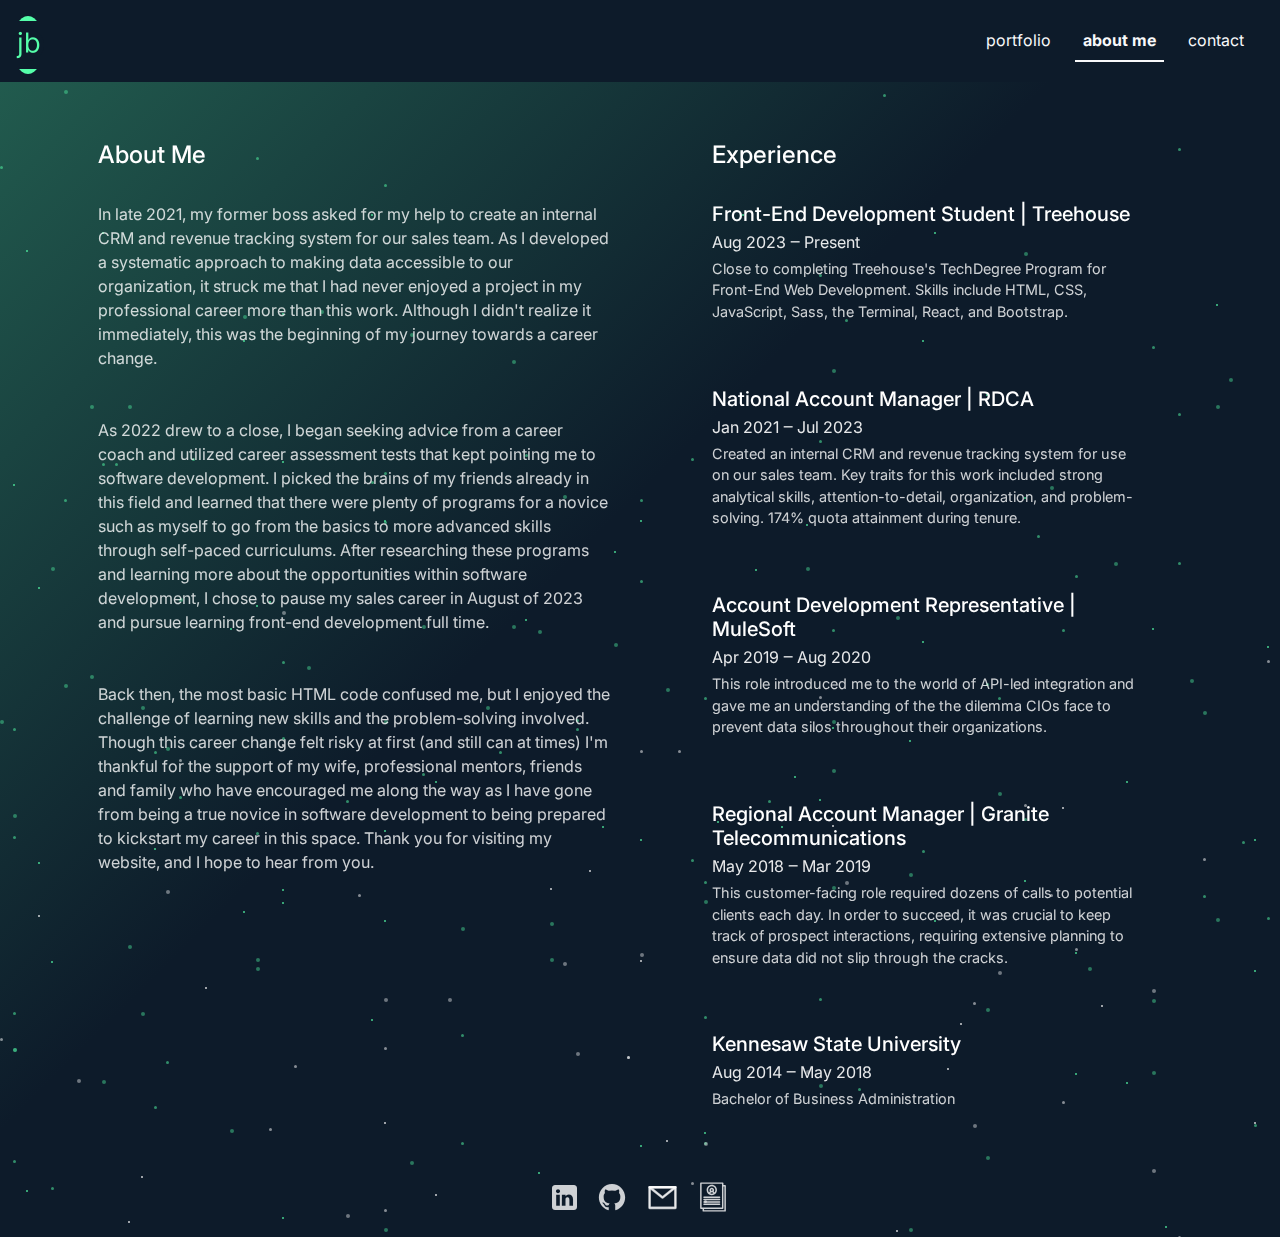
==== commit 510d5035: "add scroll spy" ====
--- a/backstory.html
+++ b/backstory.html
@@ -4,7 +4,7 @@
     <meta charset="UTF-8">
     <meta name="viewport" content="width=device-width, initial-scale=1.0">
     <title>Joe Brannen &#8211; Web Developer</title>
-    <link rel="icon" href="favicon_io/favicon-16x16.png" type="image/x-icon"/>
+    <link rel="icon" href="favicon_io/favicon-16x16.png" type="image/x-icon">
     <link rel="apple-touch-icon" sizes="180x180" href="/apple-touch-icon.png">
     <link rel="icon" type="image/png" sizes="32x32" href="/favicon-32x32.png">
     <link rel="icon" type="image/png" sizes="16x16" href="/favicon-16x16.png">
@@ -23,107 +23,97 @@
     <link href="https://fonts.googleapis.com/css2?family=Inter:wght@100..900&display=swap" rel="stylesheet">
 </head>
 
-<body>
+<body data-bs-spy="scroll" data-bs-target=".navbar">
     <header class="mb-5 container-fluid">
-        <nav class="navbar fixed-top navbar-expand-lg navbar-dark">
-            <div class="container-fluid">
-                <a id="logo" class="navbar-brand text-light" href="index.html"><img class="navbar" src="logo/favicon-32x32.png" alt="logo"></a>
-                <button class="navbar-toggler" type="button" data-bs-toggle="collapse" data-bs-target="#navbarSupportedContent" aria-controls="navbarSupportedContent" aria-label="Toggle navigation">
-                    <span class="navbar-toggler-icon"></span>
-                </button>
-                <div class="collapse navbar-collapse mt-3 mb-2 mt-sm-0 mb-sm-0" tabindex="-1" id="navbarSupportedContent">
-                    <div class="offcanvas-body">
-                        <ul class="navbar-nav justify-content-end flex-grow-1 nav-underline pe-3">
-                            <li class="nav-item">
-                                <a class="nav-link text-light" href="index.html#portfolio">portfolio</a>
-                            </li>
-                            <li class="nav-item">
-                                <a class="nav-link text-light" aria-current="page" href="#about">about</a>
-                            </li>
-                            <li class="nav-item">
-                                <a class="nav-link text-light" href="#resume">experience</a>
-                            </li>
-                            <li class="nav-item">
-                                <a class="nav-link text-light" href="index.html#contact">contact</a>
-                            </li>
-                        </ul>
-                    </div>
-                </div>
+      <nav class="navbar fixed-top navbar-expand-lg navbar-dark">
+        <div class="container-fluid">
+          <a id="logo" class="navbar-brand text-light" href="index.html"><img class="navbar" src="favicon_io/favicon-32x32.png" alt="logo"></a>
+          <button class="navbar-toggler" type="button" data-bs-toggle="collapse" data-bs-target="#navbarSupportedContent" aria-controls="navbarSupportedContent" aria-label="Toggle navigation">
+            <span class="navbar-toggler-icon"></span>
+          </button>
+          <div class="collapse navbar-collapse mt-3 mb-2 mt-sm-0 mb-sm-0" tabindex="-1" id="navbarSupportedContent">
+            <div class="offcanvas-body">
+              <ul class="navbar-nav justify-content-end flex-grow-1 nav-underline pe-3">
+                <li class="nav-item">
+                  <a class="nav-link text-light" href="index.html#portfolio">portfolio</a>
+                </li>
+                <li class="nav-item">
+                  <a class="nav-link text-light" aria-current="page" href="#about">about me</a>
+                </li>
+                <li class="nav-item">
+                  <a class="nav-link text-light" href="index.html#contact">contact</a>
+                </li>
+              </ul>
             </div>
-        </nav>
+          </div>
+        </div>
+      </nav>
     </header>
 
     <main class="container">
-        <div class="row">
-            <div id="about" class="col-lg-6 mb-5">
-                <h4 class="mb-3 ps-3">About</h4>
-                <p class="mb-3 para">In late 2021, my former boss asked for my help to create an internal CRM and revenue tracking system for our sales team. As I was creating these systems something struck me &#8213; I had never had so much fun in my professional career than I had experienced working on these projects. Although I didn't know it immediatley, my journey into a career change was born.</p>
-                <p class="mb-3 para">As 2022 was drawing to a close I began seeking help from a career coach, and utilizing career assessment tests that kept pointing me to a career in software development. Fortunately, I have many friends who are in this space and I began asking their advice. In August of 2023, after months of seeking professional advice, I chose to pause my sales career in order to pursue learning front-end development full time.</p>   
-                <p class="mb-3 para">Back then, the most basic HTML code confused me, but I enjoyed the challenge, learning, and problem-solving. Thankfully, with the support of my wife, professional mentors, friends, and family I have gone from being a true novice in software development to being prepared to begin my career in this space. Thank you for visiting my website, and I hope to hear from you.</p>
-            </div>
-
-            <div id="resume" class="col-lg-6 px-md-4 px-xl-5">
-                <h4 class="mb-3 ps-4">Experience</h4>
-
-                <div class="mb-3 roles">
-                    <h5 class="mb-1 px-2">Frontend Development Student&#58; Treehouse</h5>
-                    <span class="mb-5 px-2 fs-6">Aug 2023 &#8210; Present</span>
-                    <p class="pt-1 px-2">Completed Treehouse's TechDegree Program for Front End Web Development, and Wes Bos' course on React. Skills learned include HTML, CSS, JavaScript, Sass, the Terminal, and Bootstrap.</p>
-                </div>
-
-                <div class="mb-3 roles">
-                    <h5 class="mb-1 px-2">National Account Manager&#58; RDCA</h5>
-                    <span class="mb-5 px-2 fs-6">Jan 2021 &#8210; Jul 2023</span>
-                    <p class="pt-1 px-2">Created an internal CRM and revenue tracking system for use on our sales team. Key traits for this work included strong analytical skills, attention-to-detail, organization, and problem-solving.</p>
-                </div>
-
-                <div class="mb-3 roles">
-                    <h5 class="mb-1 px-2">Account Development Representative&#58; MuleSoft</h5>
-                    <span class="mb-5 px-2 fs-6">Apr 2019 &#8210; Aug 2020</span>
-                    <p class="pt-1 px-2">This role introduced me to the world of API-led integration, and gave me an understanding of the the dilemmas CIO's are facing to prevent data silos throughout their organizations.</p>
-                </div>
-
-                <div class="mb-3 roles">
-                    <h5 class="mb-1 px-2">Regional Account Manager&#58; Granite Telecommunications</h5>
-                    <span class="mb-5 px-2 fs-6">May 2018 &#8210; Mar 2019</span>
-                    <p class="pt-1 px-2">This job required making dozens of calls to potential clients every day. In order to succeed, keeping track of prospect interactions was crucial which required extensive planning to not let data slip through the cracks.</p>
-                </div>
-
-                <div class="mb-3 roles">
-                    <h5 class="mb-1 px-2">Bachelor of Business Administration&#58; Kennesaw State University</h5>
-                    <span class="mb-5 px-2 fs-6">Aug 2014 &#8210; May 2018</span>
-                    <p class="pt-1 px-2">Hooty Hoo!</p>
-                </div>
-
-            </div>
+      <div class="row mt-5">
+        <div id="about" class="col-lg-6 mb-5">
+          <h4 class="mb-3 ps-3">About Me</h4>
+          <p class="mb-3 para">In late 2021, my former boss asked for my help to create an internal CRM and revenue tracking system for our sales team. As I developed a systematic approach to making data accessible to our organization, it struck me that I had never enjoyed a project in my professional career more than this work. Although I didn't realize it immediately, this was the beginning of my journey towards a career change.</p>
+          <p class="mb-3 para">As 2022 drew to a close, I began seeking advice from a career coach and utilized career assessment tests that kept pointing me to software development. I picked the brains of my friends already in this field and learned that there were plenty of programs for a novice such as myself to go from the basics to more advanced skills through self-paced curriculums. After researching these programs and learning more about the opportunities within software development, I chose to pause my sales career in August of 2023 and pursue learning front-end development full time.</p>   
+          <p class="mb-3 para">Back then, the most basic HTML code confused me, but I enjoyed the challenge of learning new skills and the problem-solving involved. Though this career change felt risky at first &#40;and still can at times&#41; I'm thankful for the support of my wife, professional mentors, friends and family who have encouraged me along the way as I have gone from being a true novice in software development to being prepared to kickstart my career in this space. Thank you for visiting my website, and I hope to hear from you.</p>
         </div>
-
-        <div id="social" class="text-center pb-4 pt-4 container-fluid">
-          <a href="https://www.linkedin.com/in/josephbrannen/" target="_blank">
-            <svg id="linkedin" style="fill-rule:evenodd;clip-rule:evenodd;stroke-linejoin:round;stroke-miterlimit:2;" fill="rgba(255, 255, 255, .8)" stroke="rgba(255, 255, 255, .8)" version="1.1" viewBox="0 0 512 512" width="25px" height="25px" xml:space="preserve" xmlns="http://www.w3.org/2000/svg" xmlns:serif="http://www.serif.com/" xmlns:xlink="http://www.w3.org/1999/xlink">
-              <path fill="rgba(255, 255, 255, .8)" stroke="rgba(255, 255, 255, .8)" d="M449.446,0c34.525,0 62.554,28.03 62.554,62.554l0,386.892c0,34.524 -28.03,62.554 -62.554,62.554l-386.892,0c-34.524,0 -62.554,-28.03 -62.554,-62.554l0,-386.892c0,-34.524 28.029,-62.554 62.554,-62.554l386.892,0Zm-288.985,423.278l0,-225.717l-75.04,0l0,225.717l75.04,0Zm270.539,0l0,-129.439c0,-69.333 -37.018,-101.586 -86.381,-101.586c-39.804,0 -57.634,21.891 -67.617,37.266l0,-31.958l-75.021,0c0.995,21.181 0,225.717 0,225.717l75.02,0l0,-126.056c0,-6.748 0.486,-13.492 2.474,-18.315c5.414,-13.475 17.767,-27.434 38.494,-27.434c27.135,0 38.007,20.707 38.007,51.037l0,120.768l75.024,0Zm-307.552,-334.556c-25.674,0 -42.448,16.879 -42.448,39.002c0,21.658 16.264,39.002 41.455,39.002l0.484,0c26.165,0 42.452,-17.344 42.452,-39.002c-0.485,-22.092 -16.241,-38.954 -41.943,-39.002Z"/>
-            </svg>
-          </a>
-          <a href="https://github.com/Joseph-Brannen" target="_blank">
-            <svg id="github" fill="rgba(255, 255, 255, .8)" stroke="rgba(255, 255, 255, .8)" height="30px" width="30px" viewBox="0 0 512 512" xmlns="http://www.w3.org/2000/svg"><title/>
-                <path fill="rgba(255, 255, 255, .8)" stroke="rgba(255, 255, 255, .8)" d="M256,32C132.3,32,32,134.9,32,261.7c0,101.5,64.2,187.5,153.2,217.9a17.56,17.56,0,0,0,3.8.4c8.3,0,11.5-6.1,11.5-11.4,0-5.5-.2-19.9-.3-39.1a102.4,102.4,0,0,1-22.6,2.7c-43.1,0-52.9-33.5-52.9-33.5-10.2-26.5-24.9-33.6-24.9-33.6-19.5-13.7-.1-14.1,1.4-14.1h.1c22.5,2,34.3,23.8,34.3,23.8,11.2,19.6,26.2,25.1,39.6,25.1a63,63,0,0,0,25.6-6c2-14.8,7.8-24.9,14.2-30.7-49.7-5.8-102-25.5-102-113.5,0-25.1,8.7-45.6,23-61.6-2.3-5.8-10-29.2,2.2-60.8a18.64,18.64,0,0,1,5-.5c8.1,0,26.4,3.1,56.6,24.1a208.21,208.21,0,0,1,112.2,0c30.2-21,48.5-24.1,56.6-24.1a18.64,18.64,0,0,1,5,.5c12.2,31.6,4.5,55,2.2,60.8,14.3,16.1,23,36.6,23,61.6,0,88.2-52.4,107.6-102.3,113.3,8,7.1,15.2,21.1,15.2,42.5,0,30.7-.3,55.5-.3,63,0,5.4,3.1,11.5,11.4,11.5a19.35,19.35,0,0,0,4-.4C415.9,449.2,480,363.1,480,261.7,480,134.9,379.7,32,256,32Z"/>
-            </svg>
-          </a>
-          <a href="mailto:jebrannen92@gmail.com" target="_blank">
-            <svg id="email" fill="rgba(255, 255, 255, .7)" stroke="rgba(255, 255, 255, .7)" height="31px" viewBox="0 0 24 24" width="31px" xmlns="http://www.w3.org/2000/svg">
-              <path clip-rule="evenodd" d="M1.5 4C1.5 3.72386 1.72386 3.5 2 3.5H22C22.2761 3.5 22.5 3.72386 22.5 4V20C22.5 20.2761 22.2761 20.5 22 20.5H2C1.72386 20.5 1.5 20.2761 1.5 20V4ZM2.5 4.5V19.5H21.5V4.5H2.5Z" fill="rgba(255, 255, 255, .7)" stroke="rgba(255, 255, 255, .7)" fill-rule="evenodd"/><path clip-rule="evenodd" d="M1.52821 3.8345C1.5985 3.63412 1.78768 3.5 2.00003 3.5H22C22.2124 3.5 22.4016 3.63412 22.4718 3.8345C22.5421 4.03487 22.4782 4.25778 22.3124 4.39043L12.3124 12.3904C12.1298 12.5365 11.8703 12.5365 11.6877 12.3904L1.68768 4.39043C1.52187 4.25778 1.45793 4.03487 1.52821 3.8345ZM3.42542 4.5L12 11.3597L20.5746 4.5H3.42542Z" fill="rgba(255, 255, 255, .7)" stroke="rgba(255, 255, 255, .7)" fill-rule="evenodd"/>
-            </svg>
-          </a>
-          <a href="resume.pdf" target="_blank">
-            <svg id="resume" fill="rgba(255, 255, 255, .8)" stroke="rgba(255, 255, 255, .8)" height="30px" style="shape-rendering:geometricPrecision; text-rendering:geometricPrecision; image-rendering:optimizeQuality; fill-rule:evenodd; clip-rule:evenodd" version="1.1" viewBox="0 0 846.66 846.66" width="30px" xml:space="preserve" xmlns="http://www.w3.org/2000/svg" xmlns:xlink="http://www.w3.org/1999/xlink"><defs><style type="text/css">
-            </style></defs><g id="Layer_x0020_1">
-              <path class="fil0" d="M80.95 10.66l616.28 0c11.41,0 20.65,9.24 20.65,20.64l0 54.68 47.83 0c11.4,0 20.65,9.25 20.65,20.65l0 708.73c0,11.4 -9.25,20.64 -20.65,20.64l-616.28 0c-11.41,0 -20.65,-9.24 -20.65,-20.64l0 -54.68 -47.83 0c-11.4,0 -20.65,-9.25 -20.65,-20.65l0 -708.73c0,-11.4 9.25,-20.64 20.65,-20.64zm88.16 439.1c-27.15,0 -27.15,-41.29 0,-41.29l439.96 0c27.16,0 27.16,41.29 0,41.29l-439.96 0zm0 198.58c-27.15,0 -27.15,-41.29 0,-41.29l439.96 0c27.16,0 27.16,41.29 0,41.29l-439.96 0zm0 -132.38c-27.15,0 -27.15,-41.29 0,-41.29l439.96 0c27.16,0 27.16,41.29 0,41.29l-439.96 0zm0 66.19c-27.15,0 -27.15,-41.29 0,-41.29l439.96 0c27.16,0 27.16,41.29 0,41.29l-439.96 0zm219.98 -417.92c35.57,0 64.42,28.84 64.42,64.42 0,13.31 -4.04,25.68 -10.97,35.95 10.42,7.99 18.92,18.2 24.89,29.9 15.99,-18.29 25.68,-42.23 25.68,-68.44 0,-57.45 -46.57,-104.02 -104.02,-104.02 -57.45,0 -104.02,46.57 -104.02,104.02 0,26.21 9.69,50.15 25.69,68.44 5.96,-11.7 14.46,-21.91 24.88,-29.9 -6.92,-10.27 -10.96,-22.64 -10.96,-35.95 0,-35.58 28.84,-64.42 64.41,-64.42zm16.87 126.6c-5.37,1.45 -11.03,2.23 -16.87,2.23 -5.83,0 -11.49,-0.78 -16.87,-2.23 -13.08,5.05 -23.36,15.91 -27.67,29.26 13.5,6.41 28.6,9.99 44.54,9.99 15.94,0 31.04,-3.58 44.54,-9.99 -4.31,-13.36 -14.57,-24.2 -27.67,-29.26zm-16.87 -85.3c-12.77,0 -23.12,10.35 -23.12,23.12 0,12.77 10.35,23.12 23.12,23.12 12.77,0 23.12,-10.35 23.12,-23.12 0,-12.78 -10.35,-23.12 -23.12,-23.12zm0 -124.78c80.25,0 145.32,65.06 145.32,145.31 0,80.25 -65.07,145.31 -145.32,145.31 -80.25,0 -145.31,-65.06 -145.31,-145.31 0,-80.25 65.06,-145.31 145.31,-145.31zm328.79 46.52l0 612.76c0,11.4 -9.24,20.65 -20.65,20.65l-527.16 0 0 34.03 575 0 0 -667.44 -27.19 0zm-41.29 -75.32l-575 0 0 667.44 575 0 0 -612.76 0 -54.68z"/></g>
-            </svg>
-          </a>
+        <div id="resume" class="col-lg-6 px-md-4 px-xl-5">
+          <h4 class="mb-3 ps-4">Experience</h4>
+          <div class="mb-3 roles">
+            <h5 class="mb-1 px-2">Front-End Development Student &#124; Treehouse</h5>
+            <span class="mb-5 px-2 fs-6">Aug 2023 &#8210; Present</span>
+            <p class="pt-1 px-2">Close to completing Treehouse's TechDegree Program for Front-End Web Development. Skills include HTML, CSS, JavaScript, Sass, the Terminal, React, and Bootstrap.</p>
+          </div>
+          <div class="mb-3 roles">
+            <h5 class="mb-1 px-2">National Account Manager &#124; RDCA</h5>
+            <span class="mb-5 px-2 fs-6">Jan 2021 &#8210; Jul 2023</span>
+            <p class="pt-1 px-2">Created an internal CRM and revenue tracking system for use on our sales team. Key traits for this work included strong analytical skills, attention-to-detail, organization, and problem-solving. 174% quota attainment during tenure.</p>
+          </div>
+          <div class="mb-3 roles">
+            <h5 class="mb-1 px-2">Account Development Representative &#124; MuleSoft</h5>
+            <span class="mb-5 px-2 fs-6">Apr 2019 &#8210; Aug 2020</span>
+            <p class="pt-1 px-2">This role introduced me to the world of API-led integration and gave me an understanding of the the dilemma CIOs face to prevent data silos throughout their organizations.</p>
+          </div>
+          <div class="mb-3 roles">
+            <h5 class="mb-1 px-2">Regional Account Manager &#124; Granite Telecommunications</h5>
+            <span class="mb-5 px-2 fs-6">May 2018 &#8210; Mar 2019</span>
+            <p class="pt-1 px-2">This customer-facing role required dozens of calls to potential clients each day. In order to succeed, it was crucial to keep track of prospect interactions, requiring extensive planning to ensure data did not slip through the cracks.</p>
+          </div>
+          <div class="mb-3 roles">
+            <h5 class="mb-1 px-2">Kennesaw State University</h5>
+            <span class="mb-5 px-2 fs-6">Aug 2014 &#8210; May 2018</span>
+            <p class="pt-1 px-2">Bachelor of Business Administration</p>
+          </div>
         </div>
+      </div>
+
+      <div id="social" class="text-center pb-4 pt-4 container-fluid">
+        <a href="https://www.linkedin.com/in/josephbrannen/" target="_blank">
+          <svg id="linkedin" style="fill-rule:evenodd;clip-rule:evenodd;stroke-linejoin:round;stroke-miterlimit:2;" fill="rgba(255, 255, 255, .8)" stroke="rgba(255, 255, 255, .8)" version="1.1" viewBox="0 0 512 512" width="25px" height="25px" xml:space="preserve" xmlns="http://www.w3.org/2000/svg" xmlns:xlink="http://www.w3.org/1999/xlink">
+            <path fill="rgba(255, 255, 255, .8)" stroke="rgba(255, 255, 255, .8)" d="M449.446,0c34.525,0 62.554,28.03 62.554,62.554l0,386.892c0,34.524 -28.03,62.554 -62.554,62.554l-386.892,0c-34.524,0 -62.554,-28.03 -62.554,-62.554l0,-386.892c0,-34.524 28.029,-62.554 62.554,-62.554l386.892,0Zm-288.985,423.278l0,-225.717l-75.04,0l0,225.717l75.04,0Zm270.539,0l0,-129.439c0,-69.333 -37.018,-101.586 -86.381,-101.586c-39.804,0 -57.634,21.891 -67.617,37.266l0,-31.958l-75.021,0c0.995,21.181 0,225.717 0,225.717l75.02,0l0,-126.056c0,-6.748 0.486,-13.492 2.474,-18.315c5.414,-13.475 17.767,-27.434 38.494,-27.434c27.135,0 38.007,20.707 38.007,51.037l0,120.768l75.024,0Zm-307.552,-334.556c-25.674,0 -42.448,16.879 -42.448,39.002c0,21.658 16.264,39.002 41.455,39.002l0.484,0c26.165,0 42.452,-17.344 42.452,-39.002c-0.485,-22.092 -16.241,-38.954 -41.943,-39.002Z"/>
+          </svg>
+        </a>
+        <a href="https://github.com/Joseph-Brannen" target="_blank">
+          <svg id="github" fill="rgba(255, 255, 255, .8)" stroke="rgba(255, 255, 255, .8)" height="30px" width="30px" viewBox="0 0 512 512" xmlns="http://www.w3.org/2000/svg"><title/>
+            <path fill="rgba(255, 255, 255, .8)" stroke="rgba(255, 255, 255, .8)" d="M256,32C132.3,32,32,134.9,32,261.7c0,101.5,64.2,187.5,153.2,217.9a17.56,17.56,0,0,0,3.8.4c8.3,0,11.5-6.1,11.5-11.4,0-5.5-.2-19.9-.3-39.1a102.4,102.4,0,0,1-22.6,2.7c-43.1,0-52.9-33.5-52.9-33.5-10.2-26.5-24.9-33.6-24.9-33.6-19.5-13.7-.1-14.1,1.4-14.1h.1c22.5,2,34.3,23.8,34.3,23.8,11.2,19.6,26.2,25.1,39.6,25.1a63,63,0,0,0,25.6-6c2-14.8,7.8-24.9,14.2-30.7-49.7-5.8-102-25.5-102-113.5,0-25.1,8.7-45.6,23-61.6-2.3-5.8-10-29.2,2.2-60.8a18.64,18.64,0,0,1,5-.5c8.1,0,26.4,3.1,56.6,24.1a208.21,208.21,0,0,1,112.2,0c30.2-21,48.5-24.1,56.6-24.1a18.64,18.64,0,0,1,5,.5c12.2,31.6,4.5,55,2.2,60.8,14.3,16.1,23,36.6,23,61.6,0,88.2-52.4,107.6-102.3,113.3,8,7.1,15.2,21.1,15.2,42.5,0,30.7-.3,55.5-.3,63,0,5.4,3.1,11.5,11.4,11.5a19.35,19.35,0,0,0,4-.4C415.9,449.2,480,363.1,480,261.7,480,134.9,379.7,32,256,32Z"/>
+          </svg>
+        </a>
+        <a href="mailto:jebrannen92@gmail.com" target="_blank">
+          <svg id="email" fill="rgba(255, 255, 255, .7)" stroke="rgba(255, 255, 255, .7)" height="31px" viewBox="0 0 24 24" width="31px" xmlns="http://www.w3.org/2000/svg">
+            <path clip-rule="evenodd" d="M1.5 4C1.5 3.72386 1.72386 3.5 2 3.5H22C22.2761 3.5 22.5 3.72386 22.5 4V20C22.5 20.2761 22.2761 20.5 22 20.5H2C1.72386 20.5 1.5 20.2761 1.5 20V4ZM2.5 4.5V19.5H21.5V4.5H2.5Z" fill="rgba(255, 255, 255, .7)" stroke="rgba(255, 255, 255, .7)" fill-rule="evenodd"/><path clip-rule="evenodd" d="M1.52821 3.8345C1.5985 3.63412 1.78768 3.5 2.00003 3.5H22C22.2124 3.5 22.4016 3.63412 22.4718 3.8345C22.5421 4.03487 22.4782 4.25778 22.3124 4.39043L12.3124 12.3904C12.1298 12.5365 11.8703 12.5365 11.6877 12.3904L1.68768 4.39043C1.52187 4.25778 1.45793 4.03487 1.52821 3.8345ZM3.42542 4.5L12 11.3597L20.5746 4.5H3.42542Z" fill="rgba(255, 255, 255, .7)" stroke="rgba(255, 255, 255, .7)" fill-rule="evenodd"/>
+          </svg>
+        </a>
+        <a href="resume.pdf" target="_blank">
+          <svg id="resume2" fill="rgba(255, 255, 255, .8)" stroke="rgba(255, 255, 255, .8)" height="30px" style="shape-rendering:geometricPrecision; text-rendering:geometricPrecision; image-rendering:optimizeQuality; fill-rule:evenodd; clip-rule:evenodd" version="1.1" viewBox="0 0 846.66 846.66" width="30px" xml:space="preserve" xmlns="http://www.w3.org/2000/svg" xmlns:xlink="http://www.w3.org/1999/xlink"><defs><style type="text/css">
+          </style></defs><g id="Layer_x0020_1">
+            <path class="fil0" d="M80.95 10.66l616.28 0c11.41,0 20.65,9.24 20.65,20.64l0 54.68 47.83 0c11.4,0 20.65,9.25 20.65,20.65l0 708.73c0,11.4 -9.25,20.64 -20.65,20.64l-616.28 0c-11.41,0 -20.65,-9.24 -20.65,-20.64l0 -54.68 -47.83 0c-11.4,0 -20.65,-9.25 -20.65,-20.65l0 -708.73c0,-11.4 9.25,-20.64 20.65,-20.64zm88.16 439.1c-27.15,0 -27.15,-41.29 0,-41.29l439.96 0c27.16,0 27.16,41.29 0,41.29l-439.96 0zm0 198.58c-27.15,0 -27.15,-41.29 0,-41.29l439.96 0c27.16,0 27.16,41.29 0,41.29l-439.96 0zm0 -132.38c-27.15,0 -27.15,-41.29 0,-41.29l439.96 0c27.16,0 27.16,41.29 0,41.29l-439.96 0zm0 66.19c-27.15,0 -27.15,-41.29 0,-41.29l439.96 0c27.16,0 27.16,41.29 0,41.29l-439.96 0zm219.98 -417.92c35.57,0 64.42,28.84 64.42,64.42 0,13.31 -4.04,25.68 -10.97,35.95 10.42,7.99 18.92,18.2 24.89,29.9 15.99,-18.29 25.68,-42.23 25.68,-68.44 0,-57.45 -46.57,-104.02 -104.02,-104.02 -57.45,0 -104.02,46.57 -104.02,104.02 0,26.21 9.69,50.15 25.69,68.44 5.96,-11.7 14.46,-21.91 24.88,-29.9 -6.92,-10.27 -10.96,-22.64 -10.96,-35.95 0,-35.58 28.84,-64.42 64.41,-64.42zm16.87 126.6c-5.37,1.45 -11.03,2.23 -16.87,2.23 -5.83,0 -11.49,-0.78 -16.87,-2.23 -13.08,5.05 -23.36,15.91 -27.67,29.26 13.5,6.41 28.6,9.99 44.54,9.99 15.94,0 31.04,-3.58 44.54,-9.99 -4.31,-13.36 -14.57,-24.2 -27.67,-29.26zm-16.87 -85.3c-12.77,0 -23.12,10.35 -23.12,23.12 0,12.77 10.35,23.12 23.12,23.12 12.77,0 23.12,-10.35 23.12,-23.12 0,-12.78 -10.35,-23.12 -23.12,-23.12zm0 -124.78c80.25,0 145.32,65.06 145.32,145.31 0,80.25 -65.07,145.31 -145.32,145.31 -80.25,0 -145.31,-65.06 -145.31,-145.31 0,-80.25 65.06,-145.31 145.31,-145.31zm328.79 46.52l0 612.76c0,11.4 -9.24,20.65 -20.65,20.65l-527.16 0 0 34.03 575 0 0 -667.44 -27.19 0zm-41.29 -75.32l-575 0 0 667.44 575 0 0 -612.76 0 -54.68z"/></g>
+          </svg>
+        </a>
+      </div>
 
     </main>
-    
+
       <div class="particle-container position-fixed top-50 start-50 translate-middle">
         <div class="particle big"></div>
         <div class="particle medium"></div>
@@ -225,333 +215,254 @@
         <div class="particle medium"></div>
         <div class="particle small"></div>
         <div class="particle big"></div>
-  
-  
-        <div class="particle big"></div>
-        <div class="particle medium"></div>
-        <div class="particle small"></div>
-        <div class="particle big"></div>
-        <div class="particle medium"></div>
-        <div class="particle small"></div>
-        <div class="particle big"></div>
-        <div class="particle medium"></div>
-        <div class="particle small"></div>
-        <div class="particle big"></div>
-        <div class="particle medium"></div>
-        <div class="particle small"></div>
-        <div class="particle big"></div>
-        <div class="particle medium"></div>
-        <div class="particle small"></div>
-        <div class="particle big"></div>
-        <div class="particle medium"></div>
-        <div class="particle small"></div>
-        <div class="particle big"></div>
-        <div class="particle medium"></div>
-        <div class="particle small"></div>
-        <div class="particle big"></div>
-        <div class="particle medium"></div>
-        <div class="particle small"></div>
-        <div class="particle big"></div>
-        <div class="particle medium"></div>
-        <div class="particle small"></div>
-        <div class="particle big"></div>
-        <div class="particle medium"></div>
-        <div class="particle small"></div>
-        <div class="particle big"></div>
-        <div class="particle medium"></div>
-        <div class="particle small"></div>
-        <div class="particle big"></div>
-        <div class="particle medium"></div>
-        <div class="particle small"></div>
-        <div class="particle big"></div>
-        <div class="particle medium"></div>
-        <div class="particle small"></div>
-        <div class="particle big"></div>
-        <div class="particle medium"></div>
-        <div class="particle small"></div>
-        <div class="particle big"></div>
-        <div class="particle medium"></div>
-        <div class="particle small"></div>
-        <div class="particle big"></div>
-        <div class="particle medium"></div>
-        <div class="particle small"></div>
-        <div class="particle big"></div>
-        <div class="particle medium"></div>
-        <div class="particle small"></div>
-        <div class="particle big"></div>
-        <div class="particle medium"></div>
-        <div class="particle small"></div>
-        <div class="particle big"></div>
-        <div class="particle medium"></div>
-        <div class="particle small"></div>
-        <div class="particle big"></div>
-        <div class="particle medium"></div>
-        <div class="particle small"></div>
-        <div class="particle big"></div>
-        <div class="particle medium"></div>
-        <div class="particle small"></div>
-        <div class="particle big"></div>
-        <div class="particle medium"></div>
-        <div class="particle small"></div>
-        <div class="particle big"></div>
-        <div class="particle medium"></div>
-        <div class="particle small"></div>
-        <div class="particle big"></div>
-        <div class="particle medium"></div>
-        <div class="particle small"></div>
-        <div class="particle big"></div>
-        <div class="particle medium"></div>
-        <div class="particle small"></div>
-        <div class="particle big"></div>
-        <div class="particle medium"></div>
-        <div class="particle small"></div>
-        <div class="particle big"></div>
-        <div class="particle medium"></div>
-        <div class="particle small"></div>
-        <div class="particle big"></div>
-        <div class="particle medium"></div>
-        <div class="particle small"></div>
-        <div class="particle big"></div>
-        <div class="particle medium"></div>
-        <div class="particle small"></div>
-        <div class="particle big"></div>
-        <div class="particle medium"></div>
-        <div class="particle small"></div>
-        <div class="particle big"></div>
-        <div class="particle medium"></div>
-        <div class="particle small"></div>
-        <div class="particle big"></div>
-        <div class="particle medium"></div>
-        <div class="particle small"></div>
-        <div class="particle big"></div>
-        <div class="particle medium"></div>
-        <div class="particle small"></div>
-        <div class="particle big"></div>
-        
-  
-        <!--
-        <div class="particle big"></div>
-        <div class="particle medium"></div>
-        <div class="particle small"></div>
-        <div class="particle big"></div>
-        <div class="particle medium"></div>
-        <div class="particle small"></div>
-        <div class="particle big"></div>
-        <div class="particle medium"></div>
-        <div class="particle small"></div>
-        <div class="particle big"></div>
-        <div class="particle medium"></div>
-        <div class="particle small"></div>
-        <div class="particle big"></div>
-        <div class="particle medium"></div>
-        <div class="particle small"></div>
-        <div class="particle big"></div>
-        <div class="particle medium"></div>
-        <div class="particle small"></div>
-        <div class="particle big"></div>
-        <div class="particle medium"></div>
-        <div class="particle small"></div>
-        <div class="particle big"></div>
-        <div class="particle medium"></div>
-        <div class="particle small"></div>
-        <div class="particle big"></div>
-        <div class="particle medium"></div>
-        <div class="particle small"></div>
-        <div class="particle big"></div>
-        <div class="particle medium"></div>
-        <div class="particle small"></div>
-        <div class="particle big"></div>
-        <div class="particle medium"></div>
-        <div class="particle small"></div>
-        <div class="particle big"></div>
-        <div class="particle medium"></div>
-        <div class="particle small"></div>
-        <div class="particle big"></div>
-        <div class="particle medium"></div>
-        <div class="particle small"></div>
-        <div class="particle big"></div>
-        <div class="particle medium"></div>
-        <div class="particle small"></div>
-        <div class="particle big"></div>
-        <div class="particle medium"></div>
-        <div class="particle small"></div>
-        <div class="particle big"></div>
-        <div class="particle medium"></div>
-        <div class="particle small"></div>
-        <div class="particle big"></div>
-        <div class="particle medium"></div>
-        <div class="particle small"></div>
-        <div class="particle big"></div>
-        <div class="particle medium"></div>
-        <div class="particle small"></div>
-        <div class="particle big"></div>
-        <div class="particle medium"></div>
-        <div class="particle small"></div>
-        <div class="particle big"></div>
-        <div class="particle medium"></div>
-        <div class="particle small"></div>
-        <div class="particle big"></div>
-        <div class="particle medium"></div>
-        <div class="particle small"></div>
-        <div class="particle big"></div>
-        <div class="particle medium"></div>
-        <div class="particle small"></div>
-        <div class="particle big"></div>
-        <div class="particle medium"></div>
-        <div class="particle small"></div>
-        <div class="particle big"></div>
-        <div class="particle medium"></div>
-        <div class="particle small"></div>
-        <div class="particle big"></div>
-        <div class="particle medium"></div>
-        <div class="particle small"></div>
-        <div class="particle big"></div>
-        <div class="particle medium"></div>
-        <div class="particle small"></div>
-        <div class="particle big"></div>
-        <div class="particle medium"></div>
-        <div class="particle small"></div>
-        <div class="particle big"></div>
-        <div class="particle medium"></div>
-        <div class="particle small"></div>
-        <div class="particle big"></div>
-        <div class="particle medium"></div>
-        <div class="particle small"></div>
-        <div class="particle big"></div>
-        <div class="particle medium"></div>
-        <div class="particle small"></div>
-        <div class="particle big"></div>
-        <div class="particle medium"></div>
-        <div class="particle small"></div>
-        <div class="particle big"></div>
-        <div class="particle medium"></div>
-        <div class="particle small"></div>
-        <div class="particle big"></div>
-        <div class="particle medium"></div>
-        <div class="particle small"></div>
-        <div class="particle big"></div>
-        -->
-  
-  
-        <div class="speck speck-big"></div>
-        <div class="speck speck-medium"></div>
-        <div class="speck speck-small"></div>
-        <div class="speck speck-big"></div>
-        <div class="speck speck-medium"></div>
-        <div class="speck speck-small"></div>
-        <div class="speck speck-big"></div>
-        <div class="speck speck-medium"></div>
-        <div class="speck speck-small"></div>
-        <div class="speck speck-big"></div>
-        <div class="speck speck-medium"></div>
-        <div class="speck speck-small"></div>
-        <div class="speck speck-big"></div>
-        <div class="speck speck-medium"></div>
-        <div class="speck speck-small"></div>
-        <div class="speck speck-big"></div>
-        <div class="speck speck-medium"></div>
-        <div class="speck speck-small"></div>
-        <div class="speck speck-big"></div>
-        <div class="speck speck-medium"></div>
-        <div class="speck speck-small"></div>
-        <div class="speck speck-big"></div>
-        <div class="speck speck-medium"></div>
-        <div class="speck speck-small"></div>
-        <div class="speck speck-big"></div>
-        <div class="speck speck-medium"></div>
-        <div class="speck speck-small"></div>
-        <div class="speck speck-big"></div>
-        <div class="speck speck-medium"></div>
-        <div class="speck speck-small"></div>
-        <div class="speck speck-big"></div>
-        <div class="speck speck-medium"></div>
-        <div class="speck speck-small"></div>
-        <div class="speck speck-big"></div>
-        <div class="speck speck-medium"></div>
-        <div class="speck speck-small"></div>
-        <div class="speck speck-big"></div>
-        <div class="speck speck-medium"></div>
-        <div class="speck speck-small"></div>
-        <div class="speck speck-big"></div>
-        <div class="speck speck-medium"></div>
-        <div class="speck speck-small"></div>
-        <div class="speck speck-big"></div>
-        <div class="speck speck-medium"></div>
-        <div class="speck speck-small"></div>
-        <div class="speck speck-big"></div>
-        <div class="speck speck-medium"></div>
-        <div class="speck speck-small"></div>
-        <div class="speck speck-big"></div>
-        <div class="speck speck-medium"></div>
-        <div class="speck speck-small"></div>
-        <div class="speck speck-big"></div>
-        <div class="speck speck-medium"></div>
-        <div class="speck speck-small"></div>
-        <div class="speck speck-big"></div>
-        <div class="speck speck-medium"></div>
-        <div class="speck speck-small"></div>
-        <div class="speck speck-big"></div>
-        <div class="speck speck-medium"></div>
-        <div class="speck speck-small"></div>
-        <div class="speck speck-big"></div>
-        <div class="speck speck-medium"></div>
-        <div class="speck speck-small"></div>
-        <div class="speck speck-big"></div>
-        <div class="speck speck-medium"></div>
-        <div class="speck speck-small"></div>
-        <div class="speck speck-big"></div>
-        <div class="speck speck-medium"></div>
-        <div class="speck speck-small"></div>
-        <div class="speck speck-big"></div>
-        <div class="speck speck-medium"></div>
-        <div class="speck speck-small"></div>
-        <div class="speck speck-big"></div>
-        <div class="speck speck-medium"></div>
-        <div class="speck speck-small"></div>
-        <div class="speck speck-big"></div>
-        <div class="speck speck-medium"></div>
-        <div class="speck speck-small"></div>
-        <div class="speck speck-big"></div>
-        <div class="speck speck-medium"></div>
-        <div class="speck speck-small"></div>
-        <div class="speck speck-big"></div>
-        <div class="speck speck-medium"></div>
-        <div class="speck speck-small"></div>
-        <div class="speck speck-big"></div>
-        <div class="speck speck-medium"></div>
-        <div class="speck speck-small"></div>
-        <div class="speck speck-big"></div>
-        <div class="speck speck-medium"></div>
-        <div class="speck speck-small"></div>
-        <div class="speck speck-big"></div>
-        <div class="speck speck-medium"></div>
-        <div class="speck speck-small"></div>
-        <div class="speck speck-big"></div>
-        <div class="speck speck-medium"></div>
-        <div class="speck speck-small"></div>
-        <div class="speck speck-big"></div>
-        <div class="speck speck-medium"></div>
-        <div class="speck speck-small"></div>
-        <div class="speck speck-big"></div>
-  
-        <div class="speck speck-medium"></div>
-        <div class="speck speck-small"></div>
-        <div class="speck speck-big"></div>
-        <div class="speck speck-medium"></div>
-        <div class="speck speck-small"></div>
-        <div class="speck speck-big"></div>
-        <div class="speck speck-medium"></div>
-        <div class="speck speck-small"></div>
-        <div class="speck speck-big"></div>
-        <div class="speck speck-medium"></div>
-        <div class="speck speck-small"></div>
-        <div class="speck speck-big"></div>
-        <div class="speck speck-medium"></div>
-        <div class="speck speck-small"></div>
-        <div class="speck speck-big"></div>
+        <div class="particle big"></div>
+        <div class="particle medium"></div>
+        <div class="particle small"></div>
+        <div class="particle big"></div>
+        <div class="particle medium"></div>
+        <div class="particle small"></div>
+        <div class="particle big"></div>
+        <div class="particle medium"></div>
+        <div class="particle small"></div>
+        <div class="particle big"></div>
+        <div class="particle medium"></div>
+        <div class="particle small"></div>
+        <div class="particle big"></div>
+        <div class="particle medium"></div>
+        <div class="particle small"></div>
+        <div class="particle big"></div>
+        <div class="particle medium"></div>
+        <div class="particle small"></div>
+        <div class="particle big"></div>
+        <div class="particle medium"></div>
+        <div class="particle small"></div>
+        <div class="particle big"></div>
+        <div class="particle medium"></div>
+        <div class="particle small"></div>
+        <div class="particle big"></div>
+        <div class="particle medium"></div>
+        <div class="particle small"></div>
+        <div class="particle big"></div>
+        <div class="particle medium"></div>
+        <div class="particle small"></div>
+        <div class="particle big"></div>
+        <div class="particle medium"></div>
+        <div class="particle small"></div>
+        <div class="particle big"></div>
+        <div class="particle medium"></div>
+        <div class="particle small"></div>
+        <div class="particle big"></div>
+        <div class="particle medium"></div>
+        <div class="particle small"></div>
+        <div class="particle big"></div>
+        <div class="particle medium"></div>
+        <div class="particle small"></div>
+        <div class="particle big"></div>
+        <div class="particle medium"></div>
+        <div class="particle small"></div>
+        <div class="particle big"></div>
+        <div class="particle medium"></div>
+        <div class="particle small"></div>
+        <div class="particle big"></div>
+        <div class="particle medium"></div>
+        <div class="particle small"></div>
+        <div class="particle big"></div>
+        <div class="particle medium"></div>
+        <div class="particle small"></div>
+        <div class="particle big"></div>
+        <div class="particle medium"></div>
+        <div class="particle small"></div>
+        <div class="particle big"></div>
+        <div class="particle medium"></div>
+        <div class="particle small"></div>
+        <div class="particle big"></div>
+        <div class="particle medium"></div>
+        <div class="particle small"></div>
+        <div class="particle big"></div>
+        <div class="particle medium"></div>
+        <div class="particle small"></div>
+        <div class="particle big"></div>
+        <div class="particle medium"></div>
+        <div class="particle small"></div>
+        <div class="particle big"></div>
+        <div class="particle medium"></div>
+        <div class="particle small"></div>
+        <div class="particle big"></div>
+        <div class="particle medium"></div>
+        <div class="particle small"></div>
+        <div class="particle big"></div>
+        <div class="particle medium"></div>
+        <div class="particle small"></div>
+        <div class="particle big"></div>
+        <div class="particle medium"></div>
+        <div class="particle small"></div>
+        <div class="particle big"></div>
+        <div class="particle medium"></div>
+        <div class="particle small"></div>
+        <div class="particle big"></div>
+        <div class="particle medium"></div>
+        <div class="particle small"></div>
+        <div class="particle big"></div>
+        <div class="particle medium"></div>
+        <div class="particle small"></div>
+        <div class="particle big"></div>
+        <div class="particle medium"></div>
+        <div class="particle small"></div>
+        <div class="particle big"></div>
+        <div class="particle medium"></div>
+        <div class="particle small"></div>
+        <div class="particle big"></div>
+        <div class="particle medium"></div>
+        <div class="particle small"></div>
+        <div class="particle big"></div>
+        <div class="speck speck-big"></div>
+        <div class="speck speck-medium"></div>
+        <div class="speck speck-small"></div>
+        <div class="speck speck-big"></div>
+        <div class="speck speck-medium"></div>
+        <div class="speck speck-small"></div>
+        <div class="speck speck-big"></div>
+        <div class="speck speck-medium"></div>
+        <div class="speck speck-small"></div>
+        <div class="speck speck-big"></div>
+        <div class="speck speck-medium"></div>
+        <div class="speck speck-small"></div>
+        <div class="speck speck-big"></div>
+        <div class="speck speck-medium"></div>
+        <div class="speck speck-small"></div>
+        <div class="speck speck-big"></div>
+        <div class="speck speck-medium"></div>
+        <div class="speck speck-small"></div>
+        <div class="speck speck-big"></div>
+        <div class="speck speck-medium"></div>
+        <div class="speck speck-small"></div>
+        <div class="speck speck-big"></div>
+        <div class="speck speck-medium"></div>
+        <div class="speck speck-small"></div>
+        <div class="speck speck-big"></div>
+        <div class="speck speck-medium"></div>
+        <div class="speck speck-small"></div>
+        <div class="speck speck-big"></div>
+        <div class="speck speck-medium"></div>
+        <div class="speck speck-small"></div>
+        <div class="speck speck-big"></div>
+        <div class="speck speck-medium"></div>
+        <div class="speck speck-small"></div>
+        <div class="speck speck-big"></div>
+        <div class="speck speck-medium"></div>
+        <div class="speck speck-small"></div>
+        <div class="speck speck-big"></div>
+        <div class="speck speck-medium"></div>
+        <div class="speck speck-small"></div>
+        <div class="speck speck-big"></div>
+        <div class="speck speck-medium"></div>
+        <div class="speck speck-small"></div>
+        <div class="speck speck-big"></div>
+        <div class="speck speck-medium"></div>
+        <div class="speck speck-small"></div>
+        <div class="speck speck-big"></div>
+        <div class="speck speck-medium"></div>
+        <div class="speck speck-small"></div>
+        <div class="speck speck-big"></div>
+        <div class="speck speck-medium"></div>
+        <div class="speck speck-small"></div>
+        <div class="speck speck-big"></div>
+        <div class="speck speck-medium"></div>
+        <div class="speck speck-small"></div>
+        <div class="speck speck-big"></div>
+        <div class="speck speck-medium"></div>
+        <div class="speck speck-small"></div>
+        <div class="speck speck-big"></div>
+        <div class="speck speck-medium"></div>
+        <div class="speck speck-small"></div>
+        <div class="speck speck-big"></div>
+        <div class="speck speck-medium"></div>
+        <div class="speck speck-small"></div>
+        <div class="speck speck-big"></div>
+        <div class="speck speck-medium"></div>
+        <div class="speck speck-small"></div>
+        <div class="speck speck-big"></div>
+        <div class="speck speck-medium"></div>
+        <div class="speck speck-small"></div>
+        <div class="speck speck-big"></div>
+        <div class="speck speck-medium"></div>
+        <div class="speck speck-small"></div>
+        <div class="speck speck-big"></div>
+        <div class="speck speck-medium"></div>
+        <div class="speck speck-small"></div>
+        <div class="speck speck-big"></div>
+        <div class="speck speck-medium"></div>
+        <div class="speck speck-small"></div>
+        <div class="speck speck-big"></div>
+        <div class="speck speck-medium"></div>
+        <div class="speck speck-small"></div>
+        <div class="speck speck-big"></div>
+        <div class="speck speck-medium"></div>
+        <div class="speck speck-small"></div>
+        <div class="speck speck-big"></div>
+        <div class="speck speck-medium"></div>
+        <div class="speck speck-small"></div>
+        <div class="speck speck-big"></div>
+        <div class="speck speck-medium"></div>
+        <div class="speck speck-small"></div>
+        <div class="speck speck-big"></div>
+        <div class="speck speck-medium"></div>
+        <div class="speck speck-small"></div>
+        <div class="speck speck-big"></div>
+        <div class="speck speck-medium"></div>
+        <div class="speck speck-small"></div>
+        <div class="speck speck-big"></div>
+        <div class="speck speck-medium"></div>
+        <div class="speck speck-small"></div>
+        <div class="speck speck-big"></div>
+        <div class="speck speck-medium"></div>
+        <div class="speck speck-small"></div>
+        <div class="speck speck-big"></div>
+        <div class="speck speck-medium"></div>
+        <div class="speck speck-small"></div>
+        <div class="speck speck-big"></div>
+        <div class="speck speck-medium"></div>
+        <div class="speck speck-small"></div>
+        <div class="speck speck-big"></div>
+        <div class="speck speck-medium"></div>
+        <div class="speck speck-small"></div>
+        <div class="speck speck-big"></div>
+        <div class="speck speck-medium"></div>
+        <div class="speck speck-small"></div>
+        <div class="speck speck-big"></div>
+        <div class="particle medium clear"></div>
+        <div class="particle small clear"></div>
+        <div class="particle big clear"></div>
+        <div class="particle medium clear"></div>
+        <div class="particle big clear"></div>
+        <div class="particle small clear"></div>
+        <div class="particle big clear"></div>
+        <div class="particle medium clear"></div>
+        <div class="particle big clear"></div>
+        <div class="particle medium clear"></div>
+        <div class="particle small clear"></div>
+        <div class="particle small clear"></div>
+        <div class="particle big clear"></div>
+        <div class="particle medium clear"></div>
+        <div class="particle small clear"></div>
+        <div class="particle big clear"></div>
+        <div class="particle small clear"></div>
+        <div class="particle big clear"></div>
+        <div class="particle medium clear"></div>
+        <div class="particle small clear"></div>
+        <div class="particle medium clear"></div>
+        <div class="particle small clear"></div>
+        <div class="particle big clear"></div>
+        <div class="particle medium clear"></div>
+        <div class="particle small clear"></div>
+        <div class="particle medium clear"></div>
+        <div class="particle small clear"></div>
+        <div class="particle big clear"></div>
+        <div class="particle medium clear"></div>
+        <div class="particle big clear"></div>
       </div>
 
     <script src="app.js"></script>
     <script src="https://cdn.jsdelivr.net/npm/bootstrap@5.3.3/dist/js/bootstrap.bundle.min.js" integrity="sha384-YvpcrYf0tY3lHB60NNkmXc5s9fDVZLESaAA55NDzOxhy9GkcIdslK1eN7N6jIeHz" crossorigin="anonymous"></script>
-</body>
+  </body>
 </html>--- a/styles.css
+++ b/styles.css
@@ -2,24 +2,53 @@
     scroll-padding-top: 3rem;
 }
 
+/*
 body {
-    background-color: #0d1b2a; 
+    background-color: #0d1b2a;
+    font-family: "Inter", sans-serif; 
+}
+*/
+
+
+body {
+    background: linear-gradient(-45deg, rgba(13, 27, 42, 1) 75%, rgba(85, 255, 170, .3));
+    background-color: #0d1b2a;
     font-family: "Inter", sans-serif;
 }
+
+
+/*
+body {
+    background: linear-gradient(-45deg, rgba(13, 27, 42, 1) 60%, rgba(13, 27, 42, .8) 85%, rgba(13, 27, 42, .6));
+    font-family: "Inter", sans-serif;
+}
+*/
+
 
 
 
 #logo {
     background-color: #5fa;
     border-radius: 50%;
-}
-
+    margin-top: .5rem;
+}
+
+/*
 .navbar {
     background-color: #050c13;
 }
 
 .offcanvas-end {
     background-color: #1b263b;
+}
+*/
+
+.navbar {
+    background-color: rgba(13, 27, 42, 1);
+}
+
+.offcanvas-end {
+    background-color: rgba(13, 27, 42, 1);
 }
 
 
@@ -63,7 +92,7 @@
 
 
 .card {
-    background-color: rgba(13, 27, 33, .1);
+    background-color: rgba(13, 27, 42, .1);
     color: white;
     height: 40vh;
     width: 40vw;
@@ -154,7 +183,7 @@
 #submitbtn {
     height: fit-content;
     width: fit-content;
-    background-color: rgba(13, 27, 33, .1);
+    background-color: rgba(13, 27, 42, .1);
     padding: .5rem 1rem;
     border: 1px solid rgba(85, 255, 170, .5);
     border-radius: 10px;
@@ -202,6 +231,7 @@
 }
 
 .particle-container {
+    /*display: none;*/
     width: 100%;
     height: 100%;
     z-index: 1;
@@ -210,6 +240,7 @@
 
 
 .particle {
+    display: none;
     position: relative;
     border-radius: 50%;
 }
@@ -238,6 +269,7 @@
 
 
 .speck {
+    display: none;
     position: relative;
     border-radius: 50%;
 }
@@ -262,6 +294,32 @@
 
 
 
+.clear {
+    display: block;
+}
+
+
+
+
+
+/* PARTICLES */
+@media (min-width: 768px) {
+
+
+
+.particle-container,
+.particle,
+.speck {
+    display: block;
+}
+
+.clear {
+    display: none;
+    opacity: 0;
+}
+
+
+
 .particle-container .particle:nth-child(1) {
     top: 10%;
     left: 5%;
@@ -271,7 +329,7 @@
 .particle-container .particle:nth-child(2) {
     top: 17%;
     left: 15%;
-    animation: 491s linear infinite alternate motion1;
+    animation: 391s linear infinite alternate motion1;
 }
 
 .particle-container .particle:nth-child(3) {
@@ -289,13 +347,13 @@
 .particle-container .particle:nth-child(5) {
     top: 49%;
     left: 41%;
-    animation: 600s linear infinite alternate motion1;
+    animation: 400s linear infinite alternate motion1;
 }
 
 .particle-container .particle:nth-child(6) {
     top: 56%;
     left: 50%;
-    animation: 403s linear infinite alternate motion1;
+    animation: 303s linear infinite alternate motion1;
 }
 
 .particle-container .particle:nth-child(7) {
@@ -327,13 +385,13 @@
         transform: translate(0);
     }
     20% {
-        transform: translate(0vw, -30vh);
+        transform: translate(60vw, -30vh);
     }
     40% {
         transform: translate(-80vw, 30vh);
     }
     60% {
-        transform: translate(0vw, -64vh);
+        transform: translate(40vw, -64vh);
     }
     80% {
         transform: translate(-20vw, 52vh);
@@ -346,13 +404,13 @@
 .particle-container .particle:nth-child(11) {
     top: 13%;
     left: 92%;
-    animation: 643s linear infinite alternate motion2;
+    animation: 443s linear infinite alternate motion2;
 }
 
 .particle-container .particle:nth-child(12) {
     top: 22%;
     left: 8%;
-    animation: 405s linear infinite alternate motion2;
+    animation: 305s linear infinite alternate motion2;
 }
 
 .particle-container .particle:nth-child(13) {
@@ -370,7 +428,7 @@
 .particle-container .particle:nth-child(15) {
     top: 53%;
     left: 30%;
-    animation: 400s linear infinite alternate motion2;
+    animation: 300s linear infinite alternate motion2;
 }
 
 .particle-container .particle:nth-child(16) {
@@ -388,7 +446,7 @@
 .particle-container .particle:nth-child(18) {
     top: 86%;
     left: 61%;
-    animation: 602s linear infinite alternate motion2;
+    animation: 402s linear infinite alternate motion2;
 }
 
 .particle-container .particle:nth-child(19) {
@@ -400,7 +458,7 @@
 .particle-container .particle:nth-child(20) {
     top: 0%;
     left: 82%;
-    animation: 615s linear infinite alternate motion2;
+    animation: 415s linear infinite alternate motion2;
 }
 
 @keyframes motion2 {
@@ -433,13 +491,13 @@
 .particle-container .particle:nth-child(22) {
     top: 38%;
     left: 95%;
-    animation: 417s linear infinite alternate motion3;
+    animation: 317s linear infinite alternate motion3;
 }
 
 .particle-container .particle:nth-child(23) {
     top: 44%;
     left: 8%;
-    animation: 629s linear infinite alternate motion3;
+    animation: 429s linear infinite alternate motion3;
 }
 
 .particle-container .particle:nth-child(24) {
@@ -463,7 +521,7 @@
 .particle-container .particle:nth-child(27) {
     top: 83%;
     left: 47%;
-    animation: 461s linear infinite alternate motion3;
+    animation: 361s linear infinite alternate motion3;
 }
 
 .particle-container .particle:nth-child(28) {
@@ -489,13 +547,13 @@
         transform: translate(0);
     }
     20% {
-        transform: translate(0vw, -14vh);
+        transform: translate(70vw, -14vh);
     }
     40% {
         transform: translate(-72vw, 44vh);
     }
     60% {
-        transform: translate(0vw, -87vh);
+        transform: translate(10vw, -87vh);
     }
     80% {
         transform: translate(-8vw, 59vh);
@@ -508,19 +566,19 @@
 .particle-container .particle:nth-child(31) {
     top: 32%;
     left: 96%;
-    animation: 646s linear infinite alternate motion4;
+    animation: 446s linear infinite alternate motion4;
 }
 
 .particle-container .particle:nth-child(32) {
     top: 41%;
     left: 9%;
-    animation: 423s linear infinite alternate motion4;
+    animation: 323s linear infinite alternate motion4;
 }
 
 .particle-container .particle:nth-child(33) {
     top: 59%;
     left: 18%;
-    animation: 634s linear infinite alternate motion4;
+    animation: 434s linear infinite alternate motion4;
 }
 
 .particle-container .particle:nth-child(34) {
@@ -532,13 +590,13 @@
 .particle-container .particle:nth-child(35) {
     top: 72%;
     left: 12%;
-    animation: 420s linear infinite alternate motion4;
+    animation: 320s linear infinite alternate motion4;
 }
 
 .particle-container .particle:nth-child(36) {
     top: 87%;
     left: 22%;
-    animation: 633s linear infinite alternate motion4;
+    animation: 433s linear infinite alternate motion4;
 }
 
 .particle-container .particle:nth-child(37) {
@@ -589,7 +647,7 @@
 .particle-container .particle:nth-child(41) {
     top: 46%;
     left: 81%;
-    animation: 472s linear infinite alternate motion5;
+    animation: 372s linear infinite alternate motion5;
 }
 
 .particle-container .particle:nth-child(42) {
@@ -607,19 +665,19 @@
 .particle-container .particle:nth-child(44) {
     top: 79%;
     left: 97%;
-    animation: 611s linear infinite alternate motion5;
+    animation: 411s linear infinite alternate motion5;
 }
 
 .particle-container .particle:nth-child(45) {
     top: 81%;
     left: 3%;
-    animation: 433s linear infinite alternate motion5;
+    animation: 333s linear infinite alternate motion5;
 }
 
 .particle-container .particle:nth-child(46) {
     top: 90%;
     left: 10%;
-    animation: 648s linear infinite alternate motion5;
+    animation: 448s linear infinite alternate motion5;
 }
 
 .particle-container .particle:nth-child(47) {
@@ -651,7 +709,7 @@
         transform: translate(0);
     }
     20% {
-        transform: translate(57vw, 0vh);
+        transform: translate(57vw, -42vh);
     }
     40% {
         transform: translate(-100vw, 25vh);
@@ -660,7 +718,7 @@
         transform: translate(33vw, -50vh);
     }
     80% {
-        transform: translate(-20vw, 0vh);
+        transform: translate(-20vw, 90vh);
     }
     100% {
         transform: translate(60vw, -45vh);
@@ -670,7 +728,7 @@
 .particle-container .particle:nth-child(51) {
     top: 51%;
     left: 70%;
-    animation: 688s linear infinite alternate motion6;
+    animation: 488s linear infinite alternate motion6;
 }
 
 .particle-container .particle:nth-child(52) {
@@ -682,7 +740,7 @@
 .particle-container .particle:nth-child(53) {
     top: 71%;
     left: 14%;
-    animation: 455s linear infinite alternate motion6;
+    animation: 355s linear infinite alternate motion6;
 }
 
 .particle-container .particle:nth-child(54) {
@@ -694,7 +752,7 @@
 .particle-container .particle:nth-child(55) {
     top: 93%;
     left: 90%;
-    animation: 645s linear infinite alternate motion6;
+    animation: 445s linear infinite alternate motion6;
 }
 
 .particle-container .particle:nth-child(56) {
@@ -718,13 +776,13 @@
 .particle-container .particle:nth-child(59) {
     top: 33%;
     left: 30%;
-    animation: 477s linear infinite alternate motion6;
+    animation: 377s linear infinite alternate motion6;
 }
 
 .particle-container .particle:nth-child(60) {
     top: 49%;
     left: 41%;
-    animation: 659s linear infinite alternate motion6;
+    animation: 459s linear infinite alternate motion6;
 }
 
 @keyframes motion6 {
@@ -735,7 +793,7 @@
         transform: translate(-44vw, 75vh);
     }
     40% {
-        transform: translate(1vw, -80vh);
+        transform: translate(14vw, -80vh);
     }
     60% {
         transform: translate(-70vw, 22vh);
@@ -757,7 +815,7 @@
 .particle-container .particle:nth-child(62) {
     top: 79%;
     left: 94%;
-    animation: 450s linear infinite alternate motion7;
+    animation: 350s linear infinite alternate motion7;
 }
 
 .particle-container .particle:nth-child(63) {
@@ -787,7 +845,7 @@
 .particle-container .particle:nth-child(67) {
     top: 23%;
     left: 7%;
-    animation: 403s linear infinite alternate motion7;
+    animation: 303s linear infinite alternate motion7;
 }
 
 .particle-container .particle:nth-child(68) {
@@ -805,7 +863,7 @@
 .particle-container .particle:nth-child(70) {
     top: 57%;
     left: 30%;
-    animation: 665s linear infinite alternate motion7;
+    animation: 465s linear infinite alternate motion7;
 }
 
 @keyframes motion7 {
@@ -816,13 +874,13 @@
         transform: translate(73vw, -5vh);
     }
     40% {
-        transform: translate(-65vw, 0vh);
+        transform: translate(-65vw, 37vh);
     }
     60% {
         transform: translate(20vw, -61vh);
     }
     80% {
-        transform: translate(0vw, 96vh);
+        transform: translate(-42vw, 96vh);
     }
     100% {
         transform: translate(71vw, -12vh);
@@ -832,7 +890,7 @@
 .particle-container .particle:nth-child(71) {
     top: 72%;
     left: 54%;
-    animation: 409s linear infinite alternate motion8;
+    animation: 309s linear infinite alternate motion8;
 }
 
 .particle-container .particle:nth-child(72) {
@@ -850,7 +908,7 @@
 .particle-container .particle:nth-child(74) {
     top: 6%;
     left: 64%;
-    animation: 440s linear infinite alternate motion8;
+    animation: 340s linear infinite alternate motion8;
 }
 
 .particle-container .particle:nth-child(75) {
@@ -874,7 +932,7 @@
 .particle-container .particle:nth-child(78) {
     top: 44%;
     left: 90%;
-    animation: 656s linear infinite alternate motion8;
+    animation: 456s linear infinite alternate motion8;
 }
 
 .particle-container .particle:nth-child(79) {
@@ -930,7 +988,7 @@
 .particle-container .particle:nth-child(84) {
     top: 98%;
     left: 55%;
-    animation: 440s linear infinite alternate motion888;
+    animation: 340s linear infinite alternate motion888;
 }
 
 .particle-container .particle:nth-child(85) {
@@ -942,7 +1000,7 @@
 .particle-container .particle:nth-child(86) {
     top: 10%;
     left: 90%;
-    animation: 475s linear infinite alternate motion888;
+    animation: 375s linear infinite alternate motion888;
 }
 
 .particle-container .particle:nth-child(87) {
@@ -954,7 +1012,7 @@
 .particle-container .particle:nth-child(88) {
     top: 34%;
     left: 4%;
-    animation: 670s linear infinite alternate motion888;
+    animation: 470s linear infinite alternate motion888;
 }
 
 .particle-container .particle:nth-child(89) {
@@ -966,7 +1024,7 @@
 .particle-container .particle:nth-child(90) {
     top: 57%;
     left: 34%;
-    animation: 672s linear infinite alternate motion888;
+    animation: 472s linear infinite alternate motion888;
 }
 
 @keyframes motion888 {
@@ -974,16 +1032,16 @@
         transform: translate(0);
     }
     20% {
-        transform: translate(13vw, 0vh);
+        transform: translate(13vw, -56vh);
     }
     40% {
         transform: translate(-5vw, 65vh);
     }
     60% {
-        transform: translate(82vw, 0vh);
-    }
-    80% {
-        transform: translate(0vw, 46vh);
+        transform: translate(82vw, -32vh);
+    }
+    80% {
+        transform: translate(-55vw, 46vh);
     }
     100% {
         transform: translate(32vw, -52vh);
@@ -994,13 +1052,13 @@
 .particle-container .particle:nth-child(91) {
     top: 99%;
     left: 32%;
-    animation: 620s linear infinite alternate motion10;
+    animation: 420s linear infinite alternate motion10;
 }
 
 .particle-container .particle:nth-child(92) {
     top: 5%;
     left: 66%;
-    animation: 481s linear infinite alternate motion10;
+    animation: 381s linear infinite alternate motion10;
 }
 
 .particle-container .particle:nth-child(93) {
@@ -1018,7 +1076,7 @@
 .particle-container .particle:nth-child(95) {
     top: 33%;
     left: 50%;
-    animation: 482s linear infinite alternate motion10;
+    animation: 382s linear infinite alternate motion10;
 }
 
 .particle-container .particle:nth-child(96) {
@@ -1036,7 +1094,7 @@
 .particle-container .particle:nth-child(98) {
     top: 62%;
     left: 72%;
-    animation: 685s linear infinite alternate motion10;
+    animation: 485s linear infinite alternate motion10;
 }
 
 .particle-container .particle:nth-child(99) {
@@ -1075,13 +1133,13 @@
 .particle-container .particle:nth-child(101) {
     top: 1%;
     left: 25%;
-    animation: 636s linear infinite alternate motion11;
+    animation: 436s linear infinite alternate motion11;
 }
 
 .particle-container .particle:nth-child(102) {
     top: 17%;
     left: 54%;
-    animation: 495s linear infinite alternate motion11;
+    animation: 395s linear infinite alternate motion11;
 }
 
 .particle-container .particle:nth-child(103) {
@@ -1099,7 +1157,7 @@
 .particle-container .particle:nth-child(105) {
     top: 45%;
     left: 45%;
-    animation: 491s linear infinite alternate motion11;
+    animation: 391s linear infinite alternate motion11;
 }
 
 .particle-container .particle:nth-child(106) {
@@ -1117,7 +1175,7 @@
 .particle-container .particle:nth-child(108) {
     top: 75%;
     left: 64%;
-    animation: 698s linear infinite alternate motion11;
+    animation: 498s linear infinite alternate motion11;
 }
 
 .particle-container .particle:nth-child(109) {
@@ -1129,7 +1187,7 @@
 .particle-container .particle:nth-child(110) {
     top: 100%;
     left: 100%;
-    animation: 600s linear infinite alternate motion11;
+    animation: 400s linear infinite alternate motion11;
 }
 
 @keyframes motion11 {
@@ -1168,7 +1226,7 @@
 .particle-container .particle:nth-child(113) {
     top: 39%;
     left: 52%;
-    animation: 611s linear infinite alternate motion12;
+    animation: 411s linear infinite alternate motion12;
 }
 
 .particle-container .particle:nth-child(114) {
@@ -1180,7 +1238,7 @@
 .particle-container .particle:nth-child(115) {
     top: 54%;
     left: 30%;
-    animation: 605s linear infinite alternate motion12;
+    animation: 405s linear infinite alternate motion12;
 }
 
 .particle-container .particle:nth-child(116) {
@@ -1192,13 +1250,13 @@
 .particle-container .particle:nth-child(117) {
     top: 74%;
     left: 55%;
-    animation: 455s linear infinite alternate motion12;
+    animation: 355s linear infinite alternate motion12;
 }
 
 .particle-container .particle:nth-child(118) {
     top: 88%;
     left: 50%;
-    animation: 402s linear infinite alternate motion12;
+    animation: 302s linear infinite alternate motion12;
 }
 
 .particle-container .particle:nth-child(119) {
@@ -1210,7 +1268,7 @@
 .particle-container .particle:nth-child(120) {
     top: 6%;
     left: 92%;
-    animation: 609s linear infinite alternate motion12;
+    animation: 409s linear infinite alternate motion12;
 }
 
 @keyframes motion12 {
@@ -1221,16 +1279,16 @@
         transform: translate(-30vw, 85vh);
     }
     40% {
-        transform: translate(40vw, 0vh);
-    }
-    60% {
-        transform: translate(-50vw, 2vh);
-    }
-    80% {
-        transform: translate(99vw, -1vh);
-    }
-    100% {
-        transform: translate(0vw, 50vh);
+        transform: translate(40vw, -50vh);
+    }
+    60% {
+        transform: translate(-50vw, 22vh);
+    }
+    80% {
+        transform: translate(99vw, -17vh);
+    }
+    100% {
+        transform: translate(-49vw, 50vh);
     }
 }
 
@@ -1249,7 +1307,7 @@
 .particle-container .particle:nth-child(123) {
     top: 40%;
     left: 45%;
-    animation: 422s linear infinite alternate motion13;
+    animation: 322s linear infinite alternate motion13;
 }
 
 .particle-container .particle:nth-child(124) {
@@ -1261,19 +1319,19 @@
 .particle-container .particle:nth-child(125) {
     top: 65%;
     left: 20%;
-    animation: 611s linear infinite alternate motion13;
+    animation: 411s linear infinite alternate motion13;
 }
 
 .particle-container .particle:nth-child(126) {
     top: 73%;
     left: 36%;
-    animation: 411s linear infinite alternate motion13;
+    animation: 311s linear infinite alternate motion13;
 }
 
 .particle-container .particle:nth-child(127) {
     top: 88%;
     left: 42%;
-    animation: 665s linear infinite alternate motion13;
+    animation: 465s linear infinite alternate motion13;
 }
 
 .particle-container .particle:nth-child(128) {
@@ -1291,7 +1349,7 @@
 .particle-container .particle:nth-child(130) {
     top: 12%;
     left: 80%;
-    animation: 619s linear infinite alternate motion13;
+    animation: 419s linear infinite alternate motion13;
 }
 
 @keyframes motion13 {
@@ -1302,7 +1360,7 @@
         transform: translate(52vw, -15vh);
     }
     40% {
-        transform: translate(-62vw, 9vh);
+        transform: translate(-62vw, 19vh);
     }
     60% {
         transform: translate(37vw, -99vh);
@@ -1318,7 +1376,7 @@
 .particle-container .particle:nth-child(131) {
     top: 32%;
     left: 93%;
-    animation: 460s linear infinite alternate motion14;
+    animation: 360s linear infinite alternate motion14;
 }
 
 .particle-container .particle:nth-child(132) {
@@ -1336,19 +1394,19 @@
 .particle-container .particle:nth-child(134) {
     top: 46%;
     left: 1%;
-    animation: 601s linear infinite alternate motion14;
+    animation: 401s linear infinite alternate motion14;
 }
 
 .particle-container .particle:nth-child(135) {
     top: 73%;
     left: 13%;
-    animation: 429s linear infinite alternate motion14;
+    animation: 329s linear infinite alternate motion14;
 }
 
 .particle-container .particle:nth-child(136) {
     top: 68%;
     left: 29%;
-    animation: 624s linear infinite alternate motion14;
+    animation: 424s linear infinite alternate motion14;
 }
 
 .particle-container .particle:nth-child(137) {
@@ -1372,7 +1430,7 @@
 .particle-container .particle:nth-child(140) {
     top: 22%;
     left: 70%;
-    animation: 621s linear infinite alternate motion14;
+    animation: 421s linear infinite alternate motion14;
 }
 
 @keyframes motion14 {
@@ -1380,32 +1438,32 @@
         transform: translate(0);
     }
     20% {
-        transform: translate(-1vw, 95vh);
+        transform: translate(-18vw, 95vh);
     }
     40% {
         transform: translate(19vw, -52vh);
     }
     60% {
-        transform: translate(-75vw, 0vh);
+        transform: translate(-75vw, 26vh);
     }
     80% {
         transform: translate(92vw, -38vh);
     }
     100% {
-        transform: translate(0vw, 78vh);
+        transform: translate(-35vw, 78vh);
     }
 }
 
 .particle-container .particle:nth-child(141) {
     top: 44%;
     left: 80%;
-    animation: 671s linear infinite alternate motion15;
+    animation: 471s linear infinite alternate motion15;
 }
 
 .particle-container .particle:nth-child(142) {
     top: 54%;
     left: 19%;
-    animation: 438s linear infinite alternate motion15;
+    animation: 338s linear infinite alternate motion15;
 }
 
 .particle-container .particle:nth-child(143) {
@@ -1429,13 +1487,13 @@
 .particle-container .particle:nth-child(146) {
     top: 77%;
     left: 18%;
-    animation: 632s linear infinite alternate motion15;
+    animation: 432s linear infinite alternate motion15;
 }
 
 .particle-container .particle:nth-child(147) {
     top: 9%;
     left: 30%;
-    animation: 478s linear infinite alternate motion15;
+    animation: 378s linear infinite alternate motion15;
 }
 
 .particle-container .particle:nth-child(148) {
@@ -1453,7 +1511,7 @@
 .particle-container .particle:nth-child(150) {
     top: 39%;
     left: 60%;
-    animation: 635s linear infinite alternate motion15;
+    animation: 435s linear infinite alternate motion15;
 }
 
 @keyframes motion15 {
@@ -1473,14 +1531,14 @@
         transform: translate(-29vw, 70vh);
     }
     100% {
-        transform: translate(67vw, -4vh);
+        transform: translate(67vw, -44vh);
     }
 }
 
 .particle-container .particle:nth-child(151) {
     top: 52%;
     left: 73%;
-    animation: 485s linear infinite alternate motion16;
+    animation: 385s linear infinite alternate motion16;
 }
 
 .particle-container .particle:nth-child(152) {
@@ -1504,13 +1562,13 @@
 .particle-container .particle:nth-child(155) {
     top: 95%;
     left: 95%;
-    animation: 441s linear infinite alternate motion16;
+    animation: 341s linear infinite alternate motion16;
 }
 
 .particle-container .particle:nth-child(156) {
     top: 80%;
     left: 4%;
-    animation: 641s linear infinite alternate motion16;
+    animation: 441s linear infinite alternate motion16;
 }
 
 .particle-container .particle:nth-child(157) {
@@ -1528,13 +1586,13 @@
 .particle-container .particle:nth-child(159) {
     top: 33%;
     left: 33%;
-    animation: 677s linear infinite alternate motion16;
+    animation: 477s linear infinite alternate motion16;
 }
 
 .particle-container .particle:nth-child(160) {
     top: 40%;
     left: 50%;
-    animation: 640s linear infinite alternate motion16;
+    animation: 440s linear infinite alternate motion16;
 }
 
 @keyframes motion16 {
@@ -1542,7 +1600,7 @@
         transform: translate(0);
     }
     20% {
-        transform: translate(-11vw, 0vh);
+        transform: translate(-19vw, 60vh);
     }
     40% {
         transform: translate(27vw, -78vh);
@@ -1551,7 +1609,7 @@
         transform: translate(-54vw, 22vh);
     }
     80% {
-        transform: translate(0vw, -12vh);
+        transform: translate(70vw, -12vh);
     }
     100% {
         transform: translate(-13vw, 90vh);
@@ -1567,7 +1625,7 @@
 .particle-container .particle:nth-child(162) {
     top: 71%;
     left: 98%;
-    animation: 450s linear infinite alternate motion17;
+    animation: 350s linear infinite alternate motion17;
 }
 
 .particle-container .particle:nth-child(163) {
@@ -1579,7 +1637,7 @@
 .particle-container .particle:nth-child(164) {
     top: 74%;
     left: 77%;
-    animation: 636s linear infinite alternate motion17;
+    animation: 436s linear infinite alternate motion17;
 }
 
 .particle-container .particle:nth-child(165) {
@@ -1603,13 +1661,13 @@
 .particle-container .particle:nth-child(168) {
     top: 25%;
     left: 1%;
-    animation: 458s linear infinite alternate motion17;
+    animation: 358s linear infinite alternate motion17;
 }
 
 .particle-container .particle:nth-child(169) {
     top: 44%;
     left: 22%;
-    animation: 688s linear infinite alternate motion17;
+    animation: 488s linear infinite alternate motion17;
 }
 
 .particle-container .particle:nth-child(170) {
@@ -1632,7 +1690,7 @@
         transform: translate(22vw, -51vh);
     }
     80% {
-        transform: translate(-3vw, 55vh);
+        transform: translate(-33vw, 55vh);
     }
     100% {
         transform: translate(83vw, -47vh);
@@ -1660,13 +1718,13 @@
 .particle-container .particle:nth-child(174) {
     top: 84%;
     left: 65%;
-    animation: 648s linear infinite alternate motion18;
+    animation: 448s linear infinite alternate motion18;
 }
 
 .particle-container .particle:nth-child(175) {
     top: 13%;
     left: 72%;
-    animation: 660s linear infinite alternate motion18;
+    animation: 460s linear infinite alternate motion18;
 }
 
 .particle-container .particle:nth-child(176) {
@@ -1678,7 +1736,7 @@
 .particle-container .particle:nth-child(177) {
     top: 34%;
     left: 1%;
-    animation: 408s linear infinite alternate motion18;
+    animation: 308s linear infinite alternate motion18;
 }
 
 .particle-container .particle:nth-child(178) {
@@ -1690,13 +1748,13 @@
 .particle-container .particle:nth-child(179) {
     top: 53%;
     left: 11%;
-    animation: 690s linear infinite alternate motion18;
+    animation: 490s linear infinite alternate motion18;
 }
 
 .particle-container .particle:nth-child(180) {
     top: 67%;
     left: 36%;
-    animation: 465s linear infinite alternate motion18;
+    animation: 365s linear infinite alternate motion18;
 }
 
 @keyframes motion18 {
@@ -1704,7 +1762,7 @@
         transform: translate(0);
     }
     20% {
-        transform: translate(0vw, 87vh);
+        transform: translate(-39vw, 87vh);
     }
     40% {
         transform: translate(29vw, -68vh);
@@ -1713,7 +1771,7 @@
         transform: translate(-76vw, 43vh);
     }
     80% {
-        transform: translate(0vw, -49vh);
+        transform: translate(51vw, -49vh);
     }
     100% {
         transform: translate(-32vw, 90vh);
@@ -1723,13 +1781,13 @@
 .particle-container .particle:nth-child(181) {
     top: 82%;
     left: 41%;
-    animation: 611s linear infinite alternate motion19;
+    animation: 411s linear infinite alternate motion19;
 }
 
 .particle-container .particle:nth-child(182) {
     top: 94%;
     left: 76%;
-    animation: 470s linear infinite alternate motion19;
+    animation: 370s linear infinite alternate motion19;
 }
 
 .particle-container .particle:nth-child(183) {
@@ -1741,13 +1799,13 @@
 .particle-container .particle:nth-child(184) {
     top: 96%;
     left: 59%;
-    animation: 453s linear infinite alternate motion19;
+    animation: 353s linear infinite alternate motion19;
 }
 
 .particle-container .particle:nth-child(185) {
     top: 24%;
     left: 65%;
-    animation: 676s linear infinite alternate motion19;
+    animation: 476s linear infinite alternate motion19;
 }
 
 .particle-container .particle:nth-child(186) {
@@ -1771,7 +1829,7 @@
 .particle-container .particle:nth-child(189) {
     top: 66%;
     left: 1%;
-    animation: 600s linear infinite alternate motion19;
+    animation: 400s linear infinite alternate motion19;
 }
 
 .particle-container .particle:nth-child(190) {
@@ -1785,7 +1843,7 @@
         transform: translate(0);
     }
     20% {
-        transform: translate(63vw, -7vh);
+        transform: translate(63vw, -27vh);
     }
     40% {
         transform: translate(-85vw, 48vh);
@@ -1816,7 +1874,7 @@
 .particle-container .particle:nth-child(193) {
     top: 18%;
     left: 71%;
-    animation: 690s linear infinite alternate motion20;
+    animation: 490s linear infinite alternate motion20;
 }
 
 .particle-container .particle:nth-child(194) {
@@ -1834,31 +1892,31 @@
 .particle-container .particle:nth-child(196) {
     top: 21%;
     left: 62%;
-    animation: 484s linear infinite alternate motion20;
+    animation: 384s linear infinite alternate motion20;
 }
 
 .particle-container .particle:nth-child(197) {
     top: 51%;
     left: 1%;
-    animation: 623s linear infinite alternate motion20;
+    animation: 423s linear infinite alternate motion20;
 }
 
 .particle-container .particle:nth-child(198) {
     top: 55%;
     left: 67%;
-    animation: 685s linear infinite alternate motion20;
+    animation: 485s linear infinite alternate motion20;
 }
 
 .particle-container .particle:nth-child(199) {
     top: 70%;
     left: 91%;
-    animation: 413s linear infinite alternate motion20;
+    animation: 313s linear infinite alternate motion20;
 }
 
 .particle-container .particle:nth-child(200) {
     top: 84%;
     left: 19%;
-    animation: 686s linear infinite alternate motion20;
+    animation: 486s linear infinite alternate motion20;
 }
 
 @keyframes motion20 {
@@ -1866,16 +1924,16 @@
         transform: translate(0);
     }
     20% {
-        transform: translate(0vw, 92vh);
-    }
-    40% {
-        transform: translate(5vw, -100vh);
-    }
-    60% {
-        transform: translate(-92vw, 8vh);
-    }
-    80% {
-        transform: translate(70vw, -3vh);
+        transform: translate(-34vw, 92vh);
+    }
+    40% {
+        transform: translate(15vw, -100vh);
+    }
+    60% {
+        transform: translate(-92vw, 18vh);
+    }
+    80% {
+        transform: translate(70vw, -13vh);
     }
     100% {
         transform: translate(-14vw, 85vh);
@@ -1885,13 +1943,13 @@
 .particle-container .speck:nth-child(201) {
     top: 1%;
     left: 22%;
-    animation: 634s linear infinite alternate motion21;
+    animation: 434s linear infinite alternate motion21;
 }
 
 .particle-container .speck:nth-child(202) {
     top: 16%;
     left: 53%;
-    animation: 491s linear infinite alternate motion21;
+    animation: 391s linear infinite alternate motion21;
 }
 
 .particle-container .speck:nth-child(203) {
@@ -1903,7 +1961,7 @@
 .particle-container .speck:nth-child(204) {
     top: 17%;
     left: 32%;
-    animation: 475s linear infinite alternate motion21;
+    animation: 375s linear infinite alternate motion21;
 }
 
 .particle-container .speck:nth-child(205) {
@@ -1933,7 +1991,7 @@
 .particle-container .speck:nth-child(209) {
     top: 80%;
     left: 80%;
-    animation: 622s linear infinite alternate motion21;
+    animation: 422s linear infinite alternate motion21;
 }
 
 .particle-container .speck:nth-child(210) {
@@ -1947,10 +2005,10 @@
         transform: translate(0);
     }
     20% {
-        transform: translate(0vw, -34vh);
-    }
-    40% {
-        transform: translate(-78vw, 0vh);
+        transform: translate(66vw, -34vh);
+    }
+    40% {
+        transform: translate(-78vw, 24vh);
     }
     60% {
         transform: translate(45vw, -89vh);
@@ -1959,20 +2017,20 @@
         transform: translate(-24vw, 57vh);
     }
     100% {
-        transform: translate(63vw, -11vh);
+        transform: translate(63vw, -21vh);
     }
 }
 
 .particle-container .speck:nth-child(211) {
     top: 14%;
     left: 14%;
-    animation: 645s linear infinite alternate motion22;
+    animation: 445s linear infinite alternate motion22;
 }
 
 .particle-container .speck:nth-child(212) {
     top: 28%;
     left: 43%;
-    animation: 408s linear infinite alternate motion22;
+    animation: 308s linear infinite alternate motion22;
 }
 
 .particle-container .speck:nth-child(213) {
@@ -1996,13 +2054,13 @@
 .particle-container .speck:nth-child(216) {
     top: 45%;
     left: 45%;
-    animation: 606s linear infinite alternate motion22;
+    animation: 406s linear infinite alternate motion22;
 }
 
 .particle-container .speck:nth-child(217) {
     top: 75%;
     left: 82%;
-    animation: 444s linear infinite alternate motion22;
+    animation: 344s linear infinite alternate motion22;
 }
 
 .particle-container .speck:nth-child(218) {
@@ -2028,7 +2086,7 @@
         transform: translate(0);
     }
     20% {
-        transform: translate(0vw, 88vh);
+        transform: translate(-37vw, 88vh);
     }
     40% {
         transform: translate(22vw, -58vh);
@@ -2059,19 +2117,19 @@
 .particle-container .speck:nth-child(223) {
     top: 43%;
     left: 49%;
-    animation: 622s linear infinite alternate motion23;
+    animation: 422s linear infinite alternate motion23;
 }
 
 .particle-container .speck:nth-child(224) {
     top: 35%;
     left: 16%;
-    animation: 499s linear infinite alternate motion23;
+    animation: 399s linear infinite alternate motion23;
 }
 
 .particle-container .speck:nth-child(225) {
     top: 60%;
     left: 27%;
-    animation: 618s linear infinite alternate motion23;
+    animation: 418s linear infinite alternate motion23;
 }
 
 .particle-container .speck:nth-child(226) {
@@ -2095,13 +2153,13 @@
 .particle-container .speck:nth-child(229) {
     top: 1%;
     left: 64%;
-    animation: 644s linear infinite alternate motion23;
+    animation: 444s linear infinite alternate motion23;
 }
 
 .particle-container .speck:nth-child(230) {
     top: 13%;
     left: 83%;
-    animation: 411s linear infinite alternate motion23;
+    animation: 311s linear infinite alternate motion23;
 }
 
 @keyframes motion23 {
@@ -2109,13 +2167,13 @@
         transform: translate(0);
     }
     20% {
-        transform: translate(0vw, -4vh);
+        transform: translate(78vw, -14vh);
     }
     40% {
         transform: translate(-100vw, 40vh);
     }
     60% {
-        transform: translate(15vw, 0vh);
+        transform: translate(15vw, -75vh);
     }
     80% {
         transform: translate(-32vw, 92vh);
@@ -2128,7 +2186,7 @@
 .particle-container .speck:nth-child(231) {
     top: 33%;
     left: 90%;
-    animation: 465s linear infinite alternate motion24;
+    animation: 365s linear infinite alternate motion24;
 }
 
 .particle-container .speck:nth-child(232) {
@@ -2140,13 +2198,13 @@
 .particle-container .speck:nth-child(233) {
     top: 55%;
     left: 34%;
-    animation: 630s linear infinite alternate motion24;
+    animation: 430s linear infinite alternate motion24;
 }
 
 .particle-container .speck:nth-child(234) {
     top: 42%;
     left: 6%;
-    animation: 404s linear infinite alternate motion24;
+    animation: 304s linear infinite alternate motion24;
 }
 
 .particle-container .speck:nth-child(235) {
@@ -2170,7 +2228,7 @@
 .particle-container .speck:nth-child(238) {
     top: 96%;
     left: 26%;
-    animation: 625s linear infinite alternate motion24;
+    animation: 425s linear infinite alternate motion24;
 }
 
 .particle-container .speck:nth-child(239) {
@@ -2182,7 +2240,7 @@
 .particle-container .speck:nth-child(240) {
     top: 28%;
     left: 78%;
-    animation: 627s linear infinite alternate motion24;
+    animation: 427s linear infinite alternate motion24;
 }
 
 @keyframes motion24 {
@@ -2190,7 +2248,7 @@
         transform: translate(0);
     }
     20% {
-        transform: translate(0vw, 74vh);
+        transform: translate(-26vw, 74vh);
     }
     40% {
         transform: translate(50vw, -55vh);
@@ -2209,19 +2267,19 @@
 .particle-container .speck:nth-child(241) {
     top: 42%;
     left: 83%;
-    animation: 670s linear infinite alternate motion25;
+    animation: 470s linear infinite alternate motion25;
 }
 
 .particle-container .speck:nth-child(242) {
     top: 50%;
     left: 11%;
-    animation: 434s linear infinite alternate motion25;
+    animation: 334s linear infinite alternate motion25;
 }
 
 .particle-container .speck:nth-child(243) {
     top: 66%;
     left: 20%;
-    animation: 645s linear infinite alternate motion25;
+    animation: 445s linear infinite alternate motion25;
 }
 
 .particle-container .speck:nth-child(244) {
@@ -2233,7 +2291,7 @@
 .particle-container .speck:nth-child(245) {
     top: 80%;
     left: 7%;
-    animation: 430s linear infinite alternate motion25;
+    animation: 330s linear infinite alternate motion25;
 }
 
 .particle-container .speck:nth-child(246) {
@@ -2245,7 +2303,7 @@
 .particle-container .speck:nth-child(247) {
     top: 1%;
     left: 50%;
-    animation: 678s linear infinite alternate motion25;
+    animation: 478s linear infinite alternate motion25;
 }
 
 .particle-container .speck:nth-child(248) {
@@ -2271,7 +2329,7 @@
         transform: translate(0);
     }
     20% {
-        transform: translate(0vw, -15vh);
+        transform: translate(90vw, -15vh);
     }
     40% {
         transform: translate(-40vw, 51vh);
@@ -2303,7 +2361,7 @@
 .particle-container .speck:nth-child(253) {
     top: 70%;
     left: 12%;
-    animation: 456s linear infinite alternate motion26;
+    animation: 356s linear infinite alternate motion26;
 }
 
 .particle-container .speck:nth-child(254) {
@@ -2315,13 +2373,13 @@
 .particle-container .speck:nth-child(255) {
     top: 90%;
     left: 90%;
-    animation: 642s linear infinite alternate motion26;
+    animation: 442s linear infinite alternate motion26;
 }
 
 .particle-container .speck:nth-child(256) {
     top: 87%;
     left: 1%;
-    animation: 440s linear infinite alternate motion26;
+    animation: 340s linear infinite alternate motion26;
 }
 
 .particle-container .speck:nth-child(257) {
@@ -2333,7 +2391,7 @@
 .particle-container .speck:nth-child(258) {
     top: 13%;
     left: 13%;
-    animation: 649s linear infinite alternate motion26;
+    animation: 449s linear infinite alternate motion26;
 }
 
 .particle-container .speck:nth-child(259) {
@@ -2345,7 +2403,7 @@
 .particle-container .speck:nth-child(260) {
     top: 40%;
     left: 52%;
-    animation: 645s linear infinite alternate motion26;
+    animation: 445s linear infinite alternate motion26;
 }
 
 @keyframes motion26 {
@@ -2359,26 +2417,26 @@
         transform: translate(65vw, -39vh);
     }
     60% {
-        transform: translate(-56vw, 0vh);
-    }
-    80% {
-        transform: translate(54vw, -8vh);
-    }
-    100% {
-        transform: translate(-65vw, 0vh);
+        transform: translate(-56vw, 49vh);
+    }
+    80% {
+        transform: translate(54vw, -18vh);
+    }
+    100% {
+        transform: translate(-65vw, 45vh);
     }
 }
 
 .particle-container .speck:nth-child(261) {
     top: 68%;
     left: 60%;
-    animation: 692s linear infinite alternate motion27;
+    animation: 492s linear infinite alternate motion27;
 }
 
 .particle-container .speck:nth-child(262) {
     top: 74%;
     left: 95%;
-    animation: 456s linear infinite alternate motion27;
+    animation: 356s linear infinite alternate motion27;
 }
 
 .particle-container .speck:nth-child(263) {
@@ -2390,7 +2448,7 @@
 .particle-container .speck:nth-child(264) {
     top: 79%;
     left: 79%;
-    animation: 633s linear infinite alternate motion27;
+    animation: 433s linear infinite alternate motion27;
 }
 
 .particle-container .speck:nth-child(265) {
@@ -2402,13 +2460,13 @@
 .particle-container .speck:nth-child(266) {
     top: 90%;
     left: 100%;
-    animation: 656s linear infinite alternate motion27;
+    animation: 456s linear infinite alternate motion27;
 }
 
 .particle-container .speck:nth-child(267) {
     top: 22%;
     left: 30%;
-    animation: 499s linear infinite alternate motion27;
+    animation: 399s linear infinite alternate motion27;
 }
 
 .particle-container .speck:nth-child(268) {
@@ -2420,7 +2478,7 @@
 .particle-container .speck:nth-child(269) {
     top: 48%;
     left: 28%;
-    animation: 689s linear infinite alternate motion27;
+    animation: 489s linear infinite alternate motion27;
 }
 
 .particle-container .speck:nth-child(270) {
@@ -2434,13 +2492,13 @@
         transform: translate(0);
     }
     20% {
-        transform: translate(0vw, -30vh);
+        transform: translate(99vw, -30vh);
     }
     40% {
         transform: translate(-32vw, 90vh);
     }
     60% {
-        transform: translate(0vw, -82vh);
+        transform: translate(46vw, -82vh);
     }
     80% {
         transform: translate(-72vw, 18vh);
@@ -2471,13 +2529,13 @@
 .particle-container .speck:nth-child(274) {
     top: 88%;
     left: 65%;
-    animation: 444s linear infinite alternate motion28;
+    animation: 344s linear infinite alternate motion28;
 }
 
 .particle-container .speck:nth-child(275) {
     top: 15%;
     left: 74%;
-    animation: 665s linear infinite alternate motion28;
+    animation: 465s linear infinite alternate motion28;
 }
 
 .particle-container .speck:nth-child(276) {
@@ -2489,13 +2547,13 @@
 .particle-container .speck:nth-child(277) {
     top: 33%;
     left: 21%;
-    animation: 400s linear infinite alternate motion28;
+    animation: 300s linear infinite alternate motion28;
 }
 
 .particle-container .speck:nth-child(278) {
     top: 32%;
     left: 98%;
-    animation: 667s linear infinite alternate motion28;
+    animation: 467s linear infinite alternate motion28;
 }
 
 .particle-container .speck:nth-child(279) {
@@ -2507,7 +2565,7 @@
 .particle-container .speck:nth-child(280) {
     top: 62%;
     left: 32%;
-    animation: 665s linear infinite alternate motion28;
+    animation: 465s linear infinite alternate motion28;
 }
 
 @keyframes motion28 {
@@ -2518,7 +2576,7 @@
         transform: translate(-20vw, 99vh);
     }
     40% {
-        transform: translate(64vw, -14vh);
+        transform: translate(64vw, -24vh);
     }
     60% {
         transform: translate(-55vw, 45vh);
@@ -2527,20 +2585,20 @@
         transform: translate(34vw, -74vh);
     }
     100% {
-        transform: translate(-65vw, 10vh);
+        transform: translate(-65vw, 30vh);
     }
 }
 
 .particle-container .speck:nth-child(281) {
     top: 82%;
     left: 45%;
-    animation: 611s linear infinite alternate motion29;
+    animation: 411s linear infinite alternate motion29;
 }
 
 .particle-container .speck:nth-child(282) {
     top: 100%;
     left: 95%;
-    animation: 471s linear infinite alternate motion29;
+    animation: 371s linear infinite alternate motion29;
 }
 
 .particle-container .speck:nth-child(283) {
@@ -2552,7 +2610,7 @@
 .particle-container .speck:nth-child(284) {
     top: 100%;
     left: 54%;
-    animation: 456s linear infinite alternate motion29;
+    animation: 356s linear infinite alternate motion29;
 }
 
 .particle-container .speck:nth-child(285) {
@@ -2576,13 +2634,13 @@
 .particle-container .speck:nth-child(288) {
     top: 45%;
     left: 86%;
-    animation: 677s linear infinite alternate motion29;
+    animation: 477s linear infinite alternate motion29;
 }
 
 .particle-container .speck:nth-child(289) {
     top: 60%;
     left: 10%;
-    animation: 607s linear infinite alternate motion29;
+    animation: 407s linear infinite alternate motion29;
 }
 
 .particle-container .speck:nth-child(290) {
@@ -2605,7 +2663,7 @@
         transform: translate(22vw, -66vh);
     }
     80% {
-        transform: translate(-55vw, 8vh);
+        transform: translate(-55vw, 18vh);
     }
     100% {
         transform: translate(12vw, -88vh);
@@ -2615,19 +2673,19 @@
 .particle-container .speck:nth-child(291) {
     top: 100%;
     left: 34%;
-    animation: 628s linear infinite alternate motion30;
+    animation: 428s linear infinite alternate motion30;
 }
 
 .particle-container .speck:nth-child(292) {
     top: 8%;
     left: 84%;
-    animation: 480s linear infinite alternate motion30;
+    animation: 380s linear infinite alternate motion30;
 }
 
 .particle-container .speck:nth-child(293) {
     top: 14%;
     left: 86%;
-    animation: 695s linear infinite alternate motion30;
+    animation: 495s linear infinite alternate motion30;
 }
 
 .particle-container .speck:nth-child(294) {
@@ -2639,13 +2697,13 @@
 .particle-container .speck:nth-child(295) {
     top: 33%;
     left: 54%;
-    animation: 680s linear infinite alternate motion30;
+    animation: 480s linear infinite alternate motion30;
 }
 
 .particle-container .speck:nth-child(296) {
     top: 15%;
     left: 75%;
-    animation: 488s linear infinite alternate motion30;
+    animation: 388s linear infinite alternate motion30;
 }
 
 .particle-container .speck:nth-child(297) {
@@ -2677,7 +2735,7 @@
         transform: translate(0);
     }
     20% {
-        transform: translate(-1vw, 100vh);
+        transform: translate(-17vw, 100vh);
     }
     40% {
         transform: translate(72vw, -34vh);
@@ -2703,7 +2761,7 @@
 .particle-container .speck:nth-child(302) {
     top: 18%;
     left: 74%;
-    animation: 490s linear infinite alternate motion31;
+    animation: 390s linear infinite alternate motion31;
 }
 
 .particle-container .speck:nth-child(303) {
@@ -2721,19 +2779,19 @@
 .particle-container .speck:nth-child(305) {
     top: 43%;
     left: 44%;
-    animation: 690s linear infinite alternate motion31;
+    animation: 490s linear infinite alternate motion31;
 }
 
 .particle-container .speck:nth-child(306) {
     top: 25%;
     left: 55%;
-    animation: 498s linear infinite alternate motion31;
+    animation: 398s linear infinite alternate motion31;
 }
 
 .particle-container .speck:nth-child(307) {
     top: 60%;
     left: 92%;
-    animation: 632s linear infinite alternate motion31;
+    animation: 432s linear infinite alternate motion31;
 }
 
 .particle-container .speck:nth-child(308) {
@@ -2757,13 +2815,13 @@
 .particle-container .speck:nth-child(311) {
     top: 52%;
     left: 65%;
-    animation: 498s linear infinite alternate motion31;
+    animation: 398s linear infinite alternate motion31;
 }
 
 .particle-container .speck:nth-child(312) {
     top: 66%;
     left: 92%;
-    animation: 632s linear infinite alternate motion31;
+    animation: 432s linear infinite alternate motion31;
 }
 
 .particle-container .speck:nth-child(313) {
@@ -2775,7 +2833,7 @@
 .particle-container .speck:nth-child(314) {
     top: 87%;
     left: 69%;
-    animation: 633s linear infinite alternate motion31;
+    animation: 433s linear infinite alternate motion31;
 }
 
 .particle-container .speck:nth-child(315) {
@@ -2789,7 +2847,7 @@
         transform: translate(0);
     }
     20% {
-        transform: translate(-11vw, 0vh);
+        transform: translate(-11vw, 80vh);
     }
     40% {
         transform: translate(72vw, -34vh);
@@ -2801,41 +2859,363 @@
         transform: translate(48vw, -73vh);
     }
     100% {
-        transform: translate(0vw, 20vh);
-    }
-}
-
-
-
-
-
-
-
-
-
-
-
-
-
-
-
-
-
-
-
-
-
-
-
-
-
-
-
-
-
-
-
-
-
-
-
+        transform: translate(-77vw, 20vh);
+    }
+}
+
+}
+
+.particle-container .particle:nth-child(316) {
+    top: 10%;
+    left: 5%;
+    animation: 430s linear infinite alternate motion1;
+}
+
+.particle-container .particle:nth-child(318) {
+    top: 17%;
+    left: 15%;
+    animation: 391s linear infinite alternate motion1;
+}
+
+.particle-container .particle:nth-child(319) {
+    top: 23%;
+    left: 29%;
+    animation: 410s linear infinite alternate motion1;
+}
+
+.particle-container .particle:nth-child(320) {
+    top: 36%;
+    left: 32%;
+    animation: 414s linear infinite alternate motion1;
+}
+
+.particle-container .particle:nth-child(321) {
+    top: 49%;
+    left: 41%;
+    animation: 400s linear infinite alternate motion1;
+}
+
+.particle-container .particle:nth-child(322) {
+    top: 56%;
+    left: 50%;
+    animation: 303s linear infinite alternate motion1;
+}
+
+.particle-container .particle:nth-child(323) {
+    top: 61%;
+    left: 63%;
+    animation: 444s linear infinite alternate motion1;
+}
+
+.particle-container .particle:nth-child(324) {
+    top: 75%;
+    left: 78%;
+    animation: 492s linear infinite alternate motion1;
+}
+
+.particle-container .particle:nth-child(325) {
+    top: 84%;
+    left: 88%;
+    animation: 426s linear infinite alternate motion1;
+}
+
+.particle-container .particle:nth-child(326) {
+    top: 99%;
+    left: 95%;
+    animation: 402s linear infinite alternate motion1;
+}
+
+@keyframes motion1 {
+    0% {
+        transform: translate(0);
+    }
+    20% {
+        transform: translate(60vw, -30vh);
+    }
+    40% {
+        transform: translate(-80vw, 30vh);
+    }
+    60% {
+        transform: translate(40vw, -64vh);
+    }
+    80% {
+        transform: translate(-20vw, 52vh);
+    }
+    100% {
+        transform: translate(72vw, -25vh);
+    }
+}
+
+.particle-container .particle:nth-child(327) {
+    top: 13%;
+    left: 92%;
+    animation: 443s linear infinite alternate motion2;
+}
+
+.particle-container .particle:nth-child(328) {
+    top: 22%;
+    left: 8%;
+    animation: 305s linear infinite alternate motion2;
+}
+
+.particle-container .particle:nth-child(329) {
+    top: 31%;
+    left: 19%;
+    animation: 411s linear infinite alternate motion2;
+}
+
+.particle-container .particle:nth-child(330) {
+    top: 49%;
+    left: 29%;
+    animation: 481s linear infinite alternate motion2;
+}
+
+.particle-container .particle:nth-child(331) {
+    top: 53%;
+    left: 30%;
+    animation: 300s linear infinite alternate motion2;
+}
+
+.particle-container .particle:nth-child(332) {
+    top: 65%;
+    left: 42%;
+    animation: 415s linear infinite alternate motion2;
+}
+
+.particle-container .particle:nth-child(333) {
+    top: 72%;
+    left: 55%;
+    animation: 454s linear infinite alternate motion2;
+}
+
+.particle-container .particle:nth-child(334) {
+    top: 86%;
+    left: 61%;
+    animation: 402s linear infinite alternate motion2;
+}
+
+.particle-container .particle:nth-child(335) {
+    top: 91%;
+    left: 71%;
+    animation: 433s linear infinite alternate motion2;
+}
+
+.particle-container .particle:nth-child(336) {
+    top: 0%;
+    left: 82%;
+    animation: 415s linear infinite alternate motion2;
+}
+
+@keyframes motion2 {
+    0% {
+        transform: translate(0);
+    }
+    20% {
+        transform: translate(-12vw, 60vh);
+    }
+    40% {
+        transform: translate(40vw, -80vh);
+    }
+    60% {
+        transform: translate(-61vw, 22vh);
+    }
+    80% {
+        transform: translate(72vw, -39vh);
+    }
+    100% {
+        transform: translate(-14vw, 52vh);
+    }
+}
+
+.particle-container .particle:nth-child(337) {
+    top: 21%;
+    left: 2%;
+    animation: 450s linear infinite alternate motion3;
+}
+
+.particle-container .particle:nth-child(338) {
+    top: 38%;
+    left: 95%;
+    animation: 317s linear infinite alternate motion3;
+}
+
+.particle-container .particle:nth-child(339) {
+    top: 44%;
+    left: 8%;
+    animation: 429s linear infinite alternate motion3;
+}
+
+.particle-container .particle:nth-child(340) {
+    top: 56%;
+    left: 18%;
+    animation: 490s linear infinite alternate motion3;
+}
+
+.particle-container .particle:nth-child(341) {
+    top: 66%;
+    left: 24%;
+    animation: 419s linear infinite alternate motion3;
+}
+
+.particle-container .particle:nth-child(342) {
+    top: 75%;
+    left: 39%;
+    animation: 420s linear infinite alternate motion3;
+}
+
+.particle-container .particle:nth-child(343) {
+    top: 83%;
+    left: 47%;
+    animation: 361s linear infinite alternate motion3;
+}
+
+.particle-container .particle:nth-child(344) {
+    top: 91%;
+    left: 55%;
+    animation: 413s linear infinite alternate motion3;
+}
+
+.particle-container .particle:nth-child(345) {
+    top: 1%;
+    left: 69%;
+    animation: 445s linear infinite alternate motion3;
+}
+
+.particle-container .particle:nth-child(346) {
+    top: 16%;
+    left: 73%;
+    animation: 428s linear infinite alternate motion3;
+}
+
+@keyframes motion3 {
+    0% {
+        transform: translate(0);
+    }
+    20% {
+        transform: translate(70vw, -14vh);
+    }
+    40% {
+        transform: translate(-72vw, 44vh);
+    }
+    60% {
+        transform: translate(10vw, -87vh);
+    }
+    80% {
+        transform: translate(-8vw, 59vh);
+    }
+    100% {
+        transform: translate(92vw, -23vh);
+    }
+}
+
+.particle-container .particle:nth-child(347) {
+    top: 32%;
+    left: 96%;
+    animation: 446s linear infinite alternate motion4;
+}
+
+.particle-container .particle:nth-child(348) {
+    top: 41%;
+    left: 9%;
+    animation: 323s linear infinite alternate motion4;
+}
+
+.particle-container .particle:nth-child(349) {
+    top: 59%;
+    left: 18%;
+    animation: 434s linear infinite alternate motion4;
+}
+
+.particle-container .particle:nth-child(350) {
+    top: 64%;
+    left: 7%;
+    animation: 403s linear infinite alternate motion4;
+}
+
+.particle-container .particle:nth-child(351) {
+    top: 72%;
+    left: 12%;
+    animation: 320s linear infinite alternate motion4;
+}
+
+.particle-container .particle:nth-child(352) {
+    top: 87%;
+    left: 22%;
+    animation: 433s linear infinite alternate motion4;
+}
+
+.particle-container .particle:nth-child(353) {
+    top: 91%;
+    left: 36%;
+    animation: 478s linear infinite alternate motion4;
+}
+
+.particle-container .particle:nth-child(354) {
+    top: 8%;
+    left: 30%;
+    animation: 429s linear infinite alternate motion4;
+}
+
+.particle-container .particle:nth-child(355) {
+    top: 11%;
+    left: 58%;
+    animation: 454s linear infinite alternate motion4;
+}
+
+.particle-container .particle:nth-child(356) {
+    top: 28%;
+    left: 65%;
+    animation: 435s linear infinite alternate motion4;
+}
+
+@keyframes motion4 {
+    0% {
+        transform: translate(0);
+    }
+    20% {
+        transform: translate(-49vw, 62vh);
+    }
+    40% {
+        transform: translate(21vw, -87vh);
+    }
+    60% {
+        transform: translate(-61vw, 7vh);
+    }
+    80% {
+        transform: translate(99vw, -30vh);
+    }
+    100% {
+        transform: translate(-13vw, 68vh);
+    }
+}
+
+
+
+
+
+
+
+
+
+
+
+
+
+
+
+
+
+
+
+
+
+
+
+
+
+
+
+
+
+
+
--- a/backstory.css
+++ b/backstory.css
@@ -1,15 +1,20 @@
 * {
-    scroll-padding-top: 6rem;
+    scroll-padding-top: 9rem;
 }
 
 body {
-    background-color: #0d1b2a; 
+    background: linear-gradient(-45deg, rgba(13, 27, 42, 1) 70%, rgba(85, 255, 170, .3));
+    background-color: #0d1b2a;
     font-family: "Inter", sans-serif;
 }
+
+
 
 main {
     padding-top: 5vh;
 }
+
+
 
 #about h4,
 #resume h4 {
@@ -39,6 +44,8 @@
     color: rgba(255, 255, 255, 1);
 }
 
+
+
 span {
     color: rgba(255, 255, 255, .9);
 }
@@ -46,4 +53,29 @@
 #resume p {
     color: rgba(255, 255, 255, .8); 
     font-size: .9rem;
-}+}
+
+
+
+
+@media (min-width: 768px) {
+    body {
+        background: linear-gradient(-45deg, rgba(13, 27, 42, 1) 65%, rgba(85, 255, 170, .3));
+        background-color: #0d1b2a;
+    }  
+}
+
+
+
+@media (min-width: 1200px) {
+    body {
+        background: linear-gradient(-45deg, rgba(13, 27, 42, 1) 55%, rgba(85, 255, 170, .3));
+        background-color: #0d1b2a;
+    }
+}
+
+
+
+
+
+
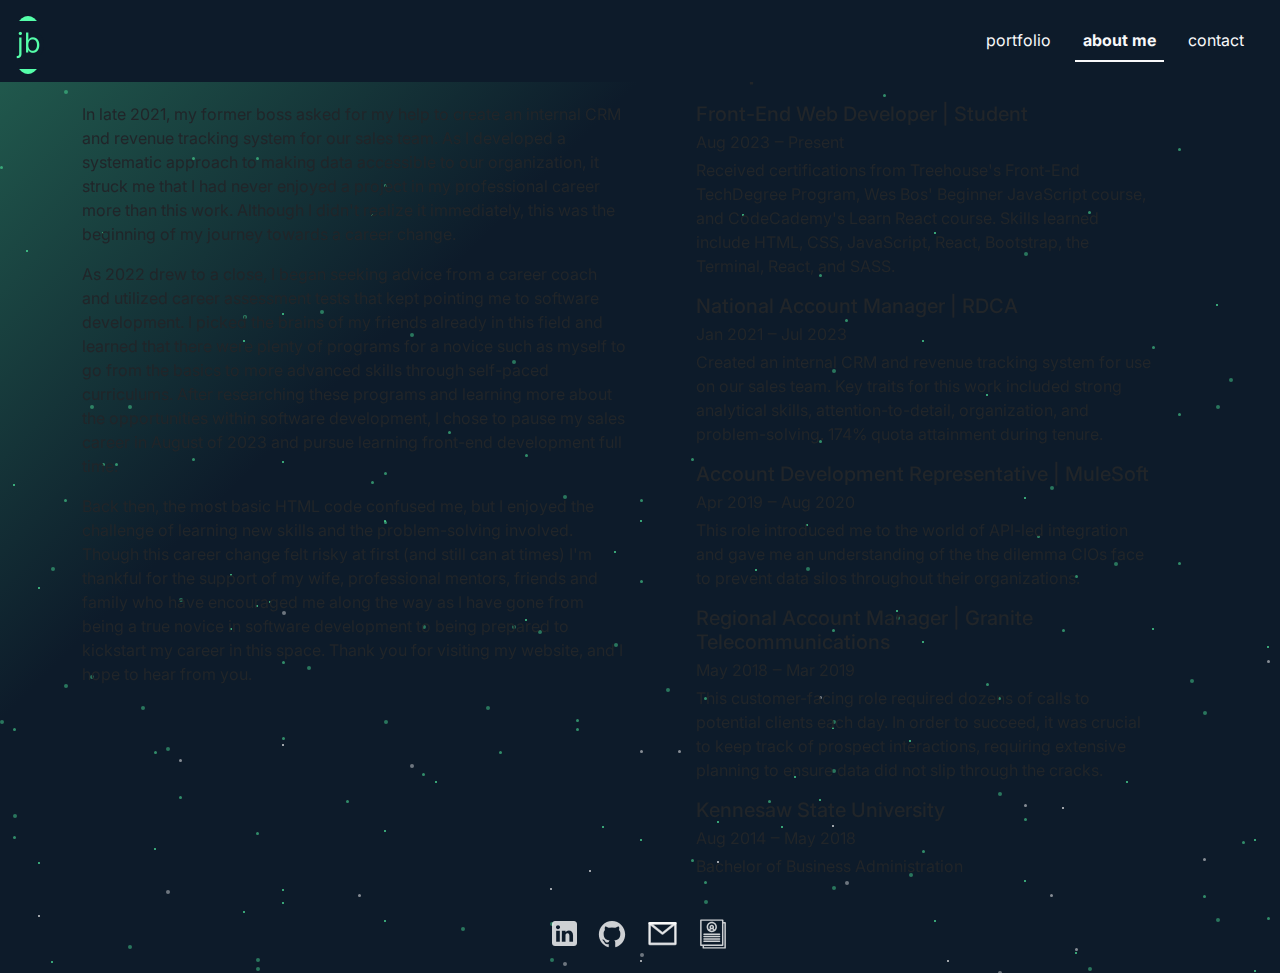
==== commit c77449e1: "Add updated resume, summary, and description of student about me section" ====
--- a/backstory.html
+++ b/backstory.html
@@ -1,5 +1,5 @@
 <!DOCTYPE html>
-<html lang="en">
+<html id="backstory-html" lang="en">
 <head>
     <meta charset="UTF-8">
     <meta name="viewport" content="width=device-width, initial-scale=1.0">
@@ -17,13 +17,12 @@
 
     <link href="https://cdn.jsdelivr.net/npm/bootstrap@5.3.3/dist/css/bootstrap.min.css" rel="stylesheet" integrity="sha384-QWTKZyjpPEjISv5WaRU9OFeRpok6YctnYmDr5pNlyT2bRjXh0JMhjY6hW+ALEwIH" crossorigin="anonymous">
     <link href="styles.css" rel="stylesheet">
-    <link href="backstory.css" rel="stylesheet">
     <link rel="preconnect" href="https://fonts.googleapis.com">
     <link rel="preconnect" href="https://fonts.gstatic.com" crossorigin>
     <link href="https://fonts.googleapis.com/css2?family=Inter:wght@100..900&display=swap" rel="stylesheet">
 </head>
 
-<body data-bs-spy="scroll" data-bs-target=".navbar">
+<body id="backstory-body" data-bs-spy="scroll" data-bs-target=".navbar">
     <header class="mb-5 container-fluid">
       <nav class="navbar fixed-top navbar-expand-lg navbar-dark">
         <div class="container-fluid">
@@ -50,20 +49,20 @@
       </nav>
     </header>
 
-    <main class="container">
+    <main id="backstory-main" class="container">
       <div class="row mt-5">
         <div id="about" class="col-lg-6 mb-5">
-          <h4 class="mb-3 ps-3">About Me</h4>
+          <h1 class="mb-3 ps-3 fs-2">About Me</h1>
           <p class="mb-3 para">In late 2021, my former boss asked for my help to create an internal CRM and revenue tracking system for our sales team. As I developed a systematic approach to making data accessible to our organization, it struck me that I had never enjoyed a project in my professional career more than this work. Although I didn't realize it immediately, this was the beginning of my journey towards a career change.</p>
           <p class="mb-3 para">As 2022 drew to a close, I began seeking advice from a career coach and utilized career assessment tests that kept pointing me to software development. I picked the brains of my friends already in this field and learned that there were plenty of programs for a novice such as myself to go from the basics to more advanced skills through self-paced curriculums. After researching these programs and learning more about the opportunities within software development, I chose to pause my sales career in August of 2023 and pursue learning front-end development full time.</p>   
           <p class="mb-3 para">Back then, the most basic HTML code confused me, but I enjoyed the challenge of learning new skills and the problem-solving involved. Though this career change felt risky at first &#40;and still can at times&#41; I'm thankful for the support of my wife, professional mentors, friends and family who have encouraged me along the way as I have gone from being a true novice in software development to being prepared to kickstart my career in this space. Thank you for visiting my website, and I hope to hear from you.</p>
         </div>
         <div id="resume" class="col-lg-6 px-md-4 px-xl-5">
-          <h4 class="mb-3 ps-4">Experience</h4>
+          <h4 class="mb-3 ps-4 fs-2">Experience</h4>
           <div class="mb-3 roles">
-            <h5 class="mb-1 px-2">Front-End Development Student &#124; Treehouse</h5>
+            <h5 class="mb-1 px-2">Front-End Web Developer &#124; Student</h5>
             <span class="mb-5 px-2 fs-6">Aug 2023 &#8210; Present</span>
-            <p class="pt-1 px-2">Close to completing Treehouse's TechDegree Program for Front-End Web Development. Skills include HTML, CSS, JavaScript, Sass, the Terminal, React, and Bootstrap.</p>
+            <p class="pt-1 px-2">Received certifications from Treehouse's Front-End TechDegree Program, Wes Bos' Beginner JavaScript course, and CodeCademy's Learn React course. Skills learned include HTML, CSS, JavaScript, React, Bootstrap, the Terminal, React, and SASS.</p>
           </div>
           <div class="mb-3 roles">
             <h5 class="mb-1 px-2">National Account Manager &#124; RDCA</h5>
@@ -104,7 +103,7 @@
             <path clip-rule="evenodd" d="M1.5 4C1.5 3.72386 1.72386 3.5 2 3.5H22C22.2761 3.5 22.5 3.72386 22.5 4V20C22.5 20.2761 22.2761 20.5 22 20.5H2C1.72386 20.5 1.5 20.2761 1.5 20V4ZM2.5 4.5V19.5H21.5V4.5H2.5Z" fill="rgba(255, 255, 255, .7)" stroke="rgba(255, 255, 255, .7)" fill-rule="evenodd"/><path clip-rule="evenodd" d="M1.52821 3.8345C1.5985 3.63412 1.78768 3.5 2.00003 3.5H22C22.2124 3.5 22.4016 3.63412 22.4718 3.8345C22.5421 4.03487 22.4782 4.25778 22.3124 4.39043L12.3124 12.3904C12.1298 12.5365 11.8703 12.5365 11.6877 12.3904L1.68768 4.39043C1.52187 4.25778 1.45793 4.03487 1.52821 3.8345ZM3.42542 4.5L12 11.3597L20.5746 4.5H3.42542Z" fill="rgba(255, 255, 255, .7)" stroke="rgba(255, 255, 255, .7)" fill-rule="evenodd"/>
           </svg>
         </a>
-        <a href="resume.pdf" target="_blank">
+        <a href="new_resume.pdf" target="_blank">
           <svg id="resume2" fill="rgba(255, 255, 255, .8)" stroke="rgba(255, 255, 255, .8)" height="30px" style="shape-rendering:geometricPrecision; text-rendering:geometricPrecision; image-rendering:optimizeQuality; fill-rule:evenodd; clip-rule:evenodd" version="1.1" viewBox="0 0 846.66 846.66" width="30px" xml:space="preserve" xmlns="http://www.w3.org/2000/svg" xmlns:xlink="http://www.w3.org/1999/xlink"><defs><style type="text/css">
           </style></defs><g id="Layer_x0020_1">
             <path class="fil0" d="M80.95 10.66l616.28 0c11.41,0 20.65,9.24 20.65,20.64l0 54.68 47.83 0c11.4,0 20.65,9.25 20.65,20.65l0 708.73c0,11.4 -9.25,20.64 -20.65,20.64l-616.28 0c-11.41,0 -20.65,-9.24 -20.65,-20.64l0 -54.68 -47.83 0c-11.4,0 -20.65,-9.25 -20.65,-20.65l0 -708.73c0,-11.4 9.25,-20.64 20.65,-20.64zm88.16 439.1c-27.15,0 -27.15,-41.29 0,-41.29l439.96 0c27.16,0 27.16,41.29 0,41.29l-439.96 0zm0 198.58c-27.15,0 -27.15,-41.29 0,-41.29l439.96 0c27.16,0 27.16,41.29 0,41.29l-439.96 0zm0 -132.38c-27.15,0 -27.15,-41.29 0,-41.29l439.96 0c27.16,0 27.16,41.29 0,41.29l-439.96 0zm0 66.19c-27.15,0 -27.15,-41.29 0,-41.29l439.96 0c27.16,0 27.16,41.29 0,41.29l-439.96 0zm219.98 -417.92c35.57,0 64.42,28.84 64.42,64.42 0,13.31 -4.04,25.68 -10.97,35.95 10.42,7.99 18.92,18.2 24.89,29.9 15.99,-18.29 25.68,-42.23 25.68,-68.44 0,-57.45 -46.57,-104.02 -104.02,-104.02 -57.45,0 -104.02,46.57 -104.02,104.02 0,26.21 9.69,50.15 25.69,68.44 5.96,-11.7 14.46,-21.91 24.88,-29.9 -6.92,-10.27 -10.96,-22.64 -10.96,-35.95 0,-35.58 28.84,-64.42 64.41,-64.42zm16.87 126.6c-5.37,1.45 -11.03,2.23 -16.87,2.23 -5.83,0 -11.49,-0.78 -16.87,-2.23 -13.08,5.05 -23.36,15.91 -27.67,29.26 13.5,6.41 28.6,9.99 44.54,9.99 15.94,0 31.04,-3.58 44.54,-9.99 -4.31,-13.36 -14.57,-24.2 -27.67,-29.26zm-16.87 -85.3c-12.77,0 -23.12,10.35 -23.12,23.12 0,12.77 10.35,23.12 23.12,23.12 12.77,0 23.12,-10.35 23.12,-23.12 0,-12.78 -10.35,-23.12 -23.12,-23.12zm0 -124.78c80.25,0 145.32,65.06 145.32,145.31 0,80.25 -65.07,145.31 -145.32,145.31 -80.25,0 -145.31,-65.06 -145.31,-145.31 0,-80.25 65.06,-145.31 145.31,-145.31zm328.79 46.52l0 612.76c0,11.4 -9.24,20.65 -20.65,20.65l-527.16 0 0 34.03 575 0 0 -667.44 -27.19 0zm-41.29 -75.32l-575 0 0 667.44 575 0 0 -612.76 0 -54.68z"/></g>
--- a/styles.css
+++ b/styles.css
@@ -2,28 +2,11 @@
     scroll-padding-top: 3rem;
 }
 
-/*
 body {
-    background-color: #0d1b2a;
-    font-family: "Inter", sans-serif; 
-}
-*/
-
-
-body {
-    background: linear-gradient(-45deg, rgba(13, 27, 42, 1) 75%, rgba(85, 255, 170, .3));
+    background: linear-gradient(-45deg, rgba(13, 27, 42, 1) 77%, rgba(85, 255, 170, .3));
     background-color: #0d1b2a;
     font-family: "Inter", sans-serif;
 }
-
-
-/*
-body {
-    background: linear-gradient(-45deg, rgba(13, 27, 42, 1) 60%, rgba(13, 27, 42, .8) 85%, rgba(13, 27, 42, .6));
-    font-family: "Inter", sans-serif;
-}
-*/
-
 
 
 
@@ -33,16 +16,6 @@
     margin-top: .5rem;
 }
 
-/*
-.navbar {
-    background-color: #050c13;
-}
-
-.offcanvas-end {
-    background-color: #1b263b;
-}
-*/
-
 .navbar {
     background-color: rgba(13, 27, 42, 1);
 }
@@ -52,6 +25,11 @@
 }
 
 
+
+main {
+    position: relative;
+    z-index: 2;
+}
 
 
 
@@ -84,10 +62,6 @@
 #intro-link:hover {
     color: rgba(255, 255, 255, .8);
 }
-
-
-
-
 
 
 
@@ -126,9 +100,26 @@
 
 .img-anchor {
     text-decoration: none;
-}
-
-
+    color: rgba(85, 255, 170, .5);
+}
+
+#submitbtn,
+.img-anchor {
+    height: fit-content;
+    width: fit-content;
+    background-color: rgba(13, 27, 42, .3);
+    padding: .5rem 1rem;
+    border: 1px solid rgba(85, 255, 170, .7);
+    border-radius: 10px;
+    color: rgba(85, 255, 170, .7);
+    letter-spacing: 1px;
+    text-align: center;
+}
+
+#submitbtn:hover,
+.img-anchor:hover {
+    background-color: rgba(85, 255, 170, .1);
+}
 
 
 
@@ -139,6 +130,8 @@
     border-bottom: .25px solid rgba(255, 255, 255, .25);
     margin: 0 auto;
 }
+
+
 
 footer {
     color: white;
@@ -172,37 +165,11 @@
     color: rgba(255, 255, 255, .3);
 }
 
-#btnone,
-#btntwo,
-#btnthree,
-#btnfour,
-#btnfive,
-#btnsix,
-#btnseven,
-#btneight,
-#submitbtn {
-    height: fit-content;
-    width: fit-content;
-    background-color: rgba(13, 27, 42, .1);
-    padding: .5rem 1rem;
-    border: 1px solid rgba(85, 255, 170, .5);
-    border-radius: 10px;
-    color: rgba(85, 255, 170, .5);
-    letter-spacing: 1px;
-    text-align: center;
-}
-
-#btnone:hover,
-#btntwo:hover,
-#btnthree:hover,
-#btnfour:hover,
-#btnfive:hover,
-#btnsix:hover,
-#btnseven:hover,
-#btneight:hover,
-#submitbtn:hover {
-    background-color: rgba(85, 255, 170, .1);
-}
+label {
+    display: none;
+}
+
+
 
 svg {
     transition: transform .7s;
@@ -221,17 +188,7 @@
 
 
 
-
-
-
-
-main {
-    position: relative;
-    z-index: 2;
-}
-
 .particle-container {
-    /*display: none;*/
     width: 100%;
     height: 100%;
     z-index: 1;
@@ -302,9 +259,24 @@
 
 
 
-/* PARTICLES */
+/*/////////////////////////////// PARTICLES ////////////////////////////*/
+@media (min-width: 320px) and (max-width: 340px) {
+    .img-anchor,
+    #submitbtn {
+        padding: .5rem;
+        margin: 0rem;
+    }  
+}
+
+
+
+
+
 @media (min-width: 768px) {
-
+body {
+    background: linear-gradient(-45deg, rgba(13, 27, 42, 1) 69%, rgba(85, 255, 170, .3));
+    background-color: #0d1b2a;
+}
 
 
 .particle-container,
@@ -313,10 +285,13 @@
     display: block;
 }
 
+
 .clear {
     display: none;
     opacity: 0;
 }
+
+
 
 
 
@@ -967,6 +942,7 @@
         transform: translate(-32vw, 52vh);
     }
 }
+
 .particle-container .particle:nth-child(81) {
     top: 62%;
     left: 64%;
@@ -1048,7 +1024,6 @@
     }
 }
 
-
 .particle-container .particle:nth-child(91) {
     top: 99%;
     left: 32%;
@@ -2345,7 +2320,6 @@
     }
 }
 
-
 .particle-container .speck:nth-child(251) {
     top: 53%;
     left: 70%;
@@ -2751,7 +2725,6 @@
     }
 }
 
-
 .particle-container .speck:nth-child(301) {
     top: 92%;
     left: 25%;
@@ -3193,29 +3166,38 @@
 
 
 
-
-
-
-
-
-
-
-
-
-
-
-
-
-
-
-
-
-
-
-
-
-
-
-
-
-
+@media (min-width: 1200px) {
+    body {
+        background: linear-gradient(-45deg, rgba(13, 27, 42, 1) 68%, rgba(85, 255, 170, .3));
+        background-color: #0d1b2a;
+    }
+}
+
+
+
+
+
+
+
+
+
+
+
+
+
+
+
+
+
+
+
+
+
+
+
+
+
+
+
+
+
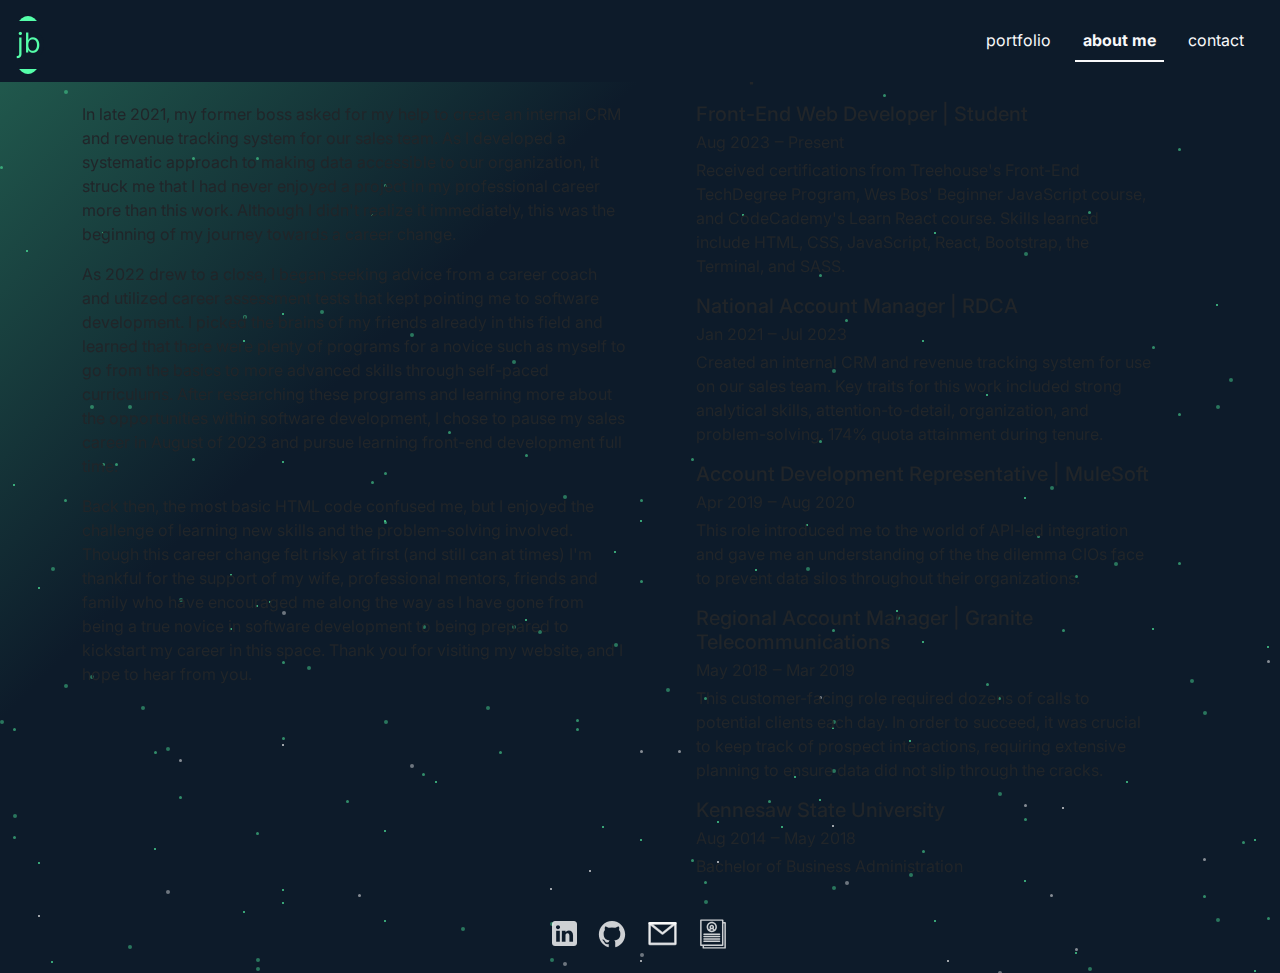
==== commit 971be24c: "update wording in resume section" ====
--- a/backstory.html
+++ b/backstory.html
@@ -62,7 +62,7 @@
           <div class="mb-3 roles">
             <h5 class="mb-1 px-2">Front-End Web Developer &#124; Student</h5>
             <span class="mb-5 px-2 fs-6">Aug 2023 &#8210; Present</span>
-            <p class="pt-1 px-2">Received certifications from Treehouse's Front-End TechDegree Program, Wes Bos' Beginner JavaScript course, and CodeCademy's Learn React course. Skills learned include HTML, CSS, JavaScript, React, Bootstrap, the Terminal, React, and SASS.</p>
+            <p class="pt-1 px-2">Received certifications from Treehouse's Front-End TechDegree Program, Wes Bos' Beginner JavaScript course, and CodeCademy's Learn React course. Skills learned include HTML, CSS, JavaScript, React, Bootstrap, the Terminal, and SASS.</p>
           </div>
           <div class="mb-3 roles">
             <h5 class="mb-1 px-2">National Account Manager &#124; RDCA</h5>
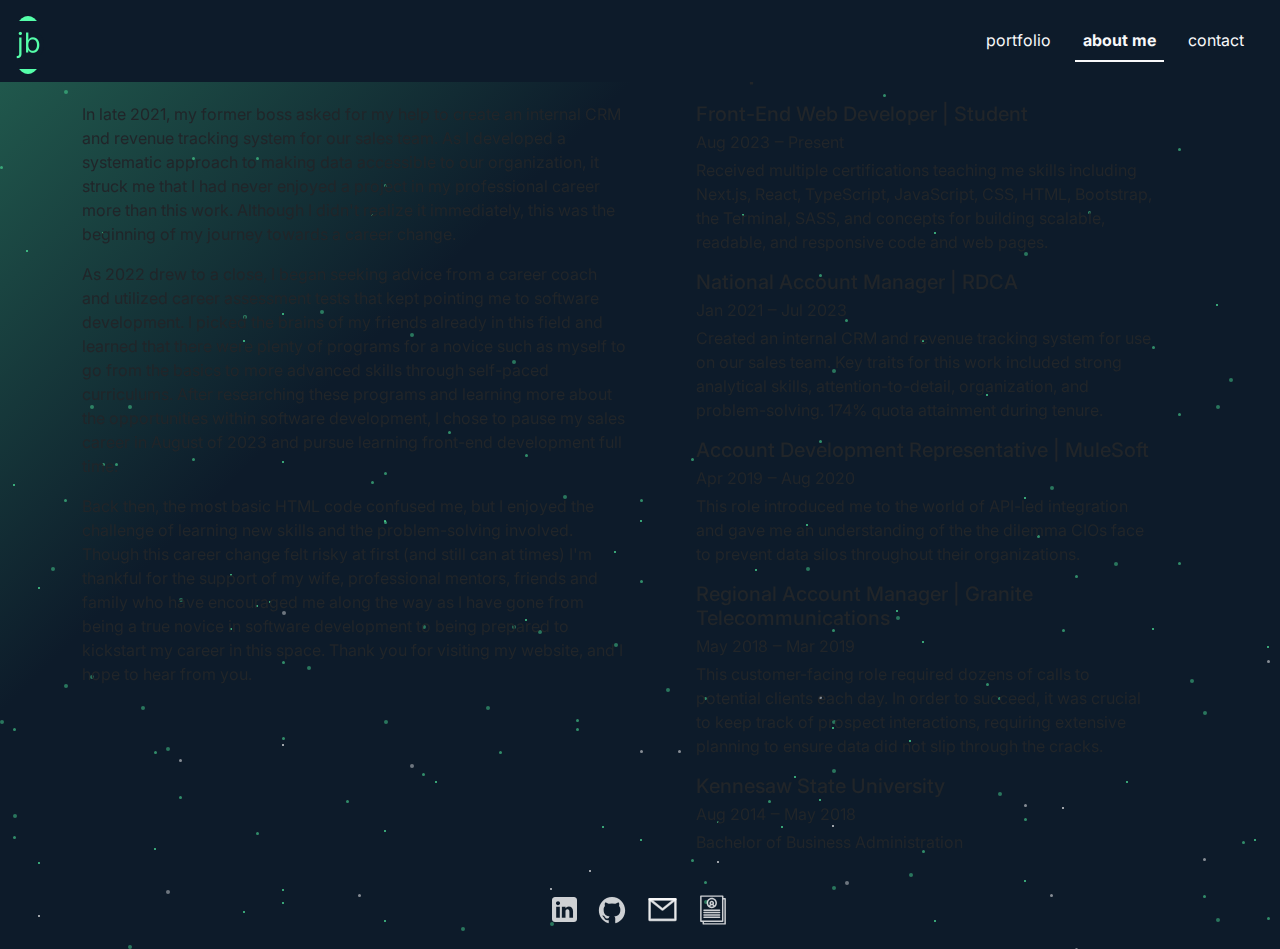
==== commit 2834b6e0: "Updated Resume" ====
--- a/backstory.html
+++ b/backstory.html
@@ -62,7 +62,7 @@
           <div class="mb-3 roles">
             <h5 class="mb-1 px-2">Front-End Web Developer &#124; Student</h5>
             <span class="mb-5 px-2 fs-6">Aug 2023 &#8210; Present</span>
-            <p class="pt-1 px-2">Received certifications from Treehouse's Front-End TechDegree Program, Wes Bos' Beginner JavaScript course, and CodeCademy's Learn React course. Skills learned include HTML, CSS, JavaScript, React, Bootstrap, the Terminal, and SASS.</p>
+            <p class="pt-1 px-2">Received multiple certifications teaching me skills including Next.js, React, TypeScript, JavaScript, CSS, HTML, Bootstrap, the Terminal, SASS, and concepts for building scalable, readable, and responsive code and web pages.</p>
           </div>
           <div class="mb-3 roles">
             <h5 class="mb-1 px-2">National Account Manager &#124; RDCA</h5>
@@ -103,7 +103,7 @@
             <path clip-rule="evenodd" d="M1.5 4C1.5 3.72386 1.72386 3.5 2 3.5H22C22.2761 3.5 22.5 3.72386 22.5 4V20C22.5 20.2761 22.2761 20.5 22 20.5H2C1.72386 20.5 1.5 20.2761 1.5 20V4ZM2.5 4.5V19.5H21.5V4.5H2.5Z" fill="rgba(255, 255, 255, .7)" stroke="rgba(255, 255, 255, .7)" fill-rule="evenodd"/><path clip-rule="evenodd" d="M1.52821 3.8345C1.5985 3.63412 1.78768 3.5 2.00003 3.5H22C22.2124 3.5 22.4016 3.63412 22.4718 3.8345C22.5421 4.03487 22.4782 4.25778 22.3124 4.39043L12.3124 12.3904C12.1298 12.5365 11.8703 12.5365 11.6877 12.3904L1.68768 4.39043C1.52187 4.25778 1.45793 4.03487 1.52821 3.8345ZM3.42542 4.5L12 11.3597L20.5746 4.5H3.42542Z" fill="rgba(255, 255, 255, .7)" stroke="rgba(255, 255, 255, .7)" fill-rule="evenodd"/>
           </svg>
         </a>
-        <a href="new_resume.pdf" target="_blank">
+        <a href="Joseph_Brannen_Resume.pdf" target="_blank">
           <svg id="resume2" fill="rgba(255, 255, 255, .8)" stroke="rgba(255, 255, 255, .8)" height="30px" style="shape-rendering:geometricPrecision; text-rendering:geometricPrecision; image-rendering:optimizeQuality; fill-rule:evenodd; clip-rule:evenodd" version="1.1" viewBox="0 0 846.66 846.66" width="30px" xml:space="preserve" xmlns="http://www.w3.org/2000/svg" xmlns:xlink="http://www.w3.org/1999/xlink"><defs><style type="text/css">
           </style></defs><g id="Layer_x0020_1">
             <path class="fil0" d="M80.95 10.66l616.28 0c11.41,0 20.65,9.24 20.65,20.64l0 54.68 47.83 0c11.4,0 20.65,9.25 20.65,20.65l0 708.73c0,11.4 -9.25,20.64 -20.65,20.64l-616.28 0c-11.41,0 -20.65,-9.24 -20.65,-20.64l0 -54.68 -47.83 0c-11.4,0 -20.65,-9.25 -20.65,-20.65l0 -708.73c0,-11.4 9.25,-20.64 20.65,-20.64zm88.16 439.1c-27.15,0 -27.15,-41.29 0,-41.29l439.96 0c27.16,0 27.16,41.29 0,41.29l-439.96 0zm0 198.58c-27.15,0 -27.15,-41.29 0,-41.29l439.96 0c27.16,0 27.16,41.29 0,41.29l-439.96 0zm0 -132.38c-27.15,0 -27.15,-41.29 0,-41.29l439.96 0c27.16,0 27.16,41.29 0,41.29l-439.96 0zm0 66.19c-27.15,0 -27.15,-41.29 0,-41.29l439.96 0c27.16,0 27.16,41.29 0,41.29l-439.96 0zm219.98 -417.92c35.57,0 64.42,28.84 64.42,64.42 0,13.31 -4.04,25.68 -10.97,35.95 10.42,7.99 18.92,18.2 24.89,29.9 15.99,-18.29 25.68,-42.23 25.68,-68.44 0,-57.45 -46.57,-104.02 -104.02,-104.02 -57.45,0 -104.02,46.57 -104.02,104.02 0,26.21 9.69,50.15 25.69,68.44 5.96,-11.7 14.46,-21.91 24.88,-29.9 -6.92,-10.27 -10.96,-22.64 -10.96,-35.95 0,-35.58 28.84,-64.42 64.41,-64.42zm16.87 126.6c-5.37,1.45 -11.03,2.23 -16.87,2.23 -5.83,0 -11.49,-0.78 -16.87,-2.23 -13.08,5.05 -23.36,15.91 -27.67,29.26 13.5,6.41 28.6,9.99 44.54,9.99 15.94,0 31.04,-3.58 44.54,-9.99 -4.31,-13.36 -14.57,-24.2 -27.67,-29.26zm-16.87 -85.3c-12.77,0 -23.12,10.35 -23.12,23.12 0,12.77 10.35,23.12 23.12,23.12 12.77,0 23.12,-10.35 23.12,-23.12 0,-12.78 -10.35,-23.12 -23.12,-23.12zm0 -124.78c80.25,0 145.32,65.06 145.32,145.31 0,80.25 -65.07,145.31 -145.32,145.31 -80.25,0 -145.31,-65.06 -145.31,-145.31 0,-80.25 65.06,-145.31 145.31,-145.31zm328.79 46.52l0 612.76c0,11.4 -9.24,20.65 -20.65,20.65l-527.16 0 0 34.03 575 0 0 -667.44 -27.19 0zm-41.29 -75.32l-575 0 0 667.44 575 0 0 -612.76 0 -54.68z"/></g>
